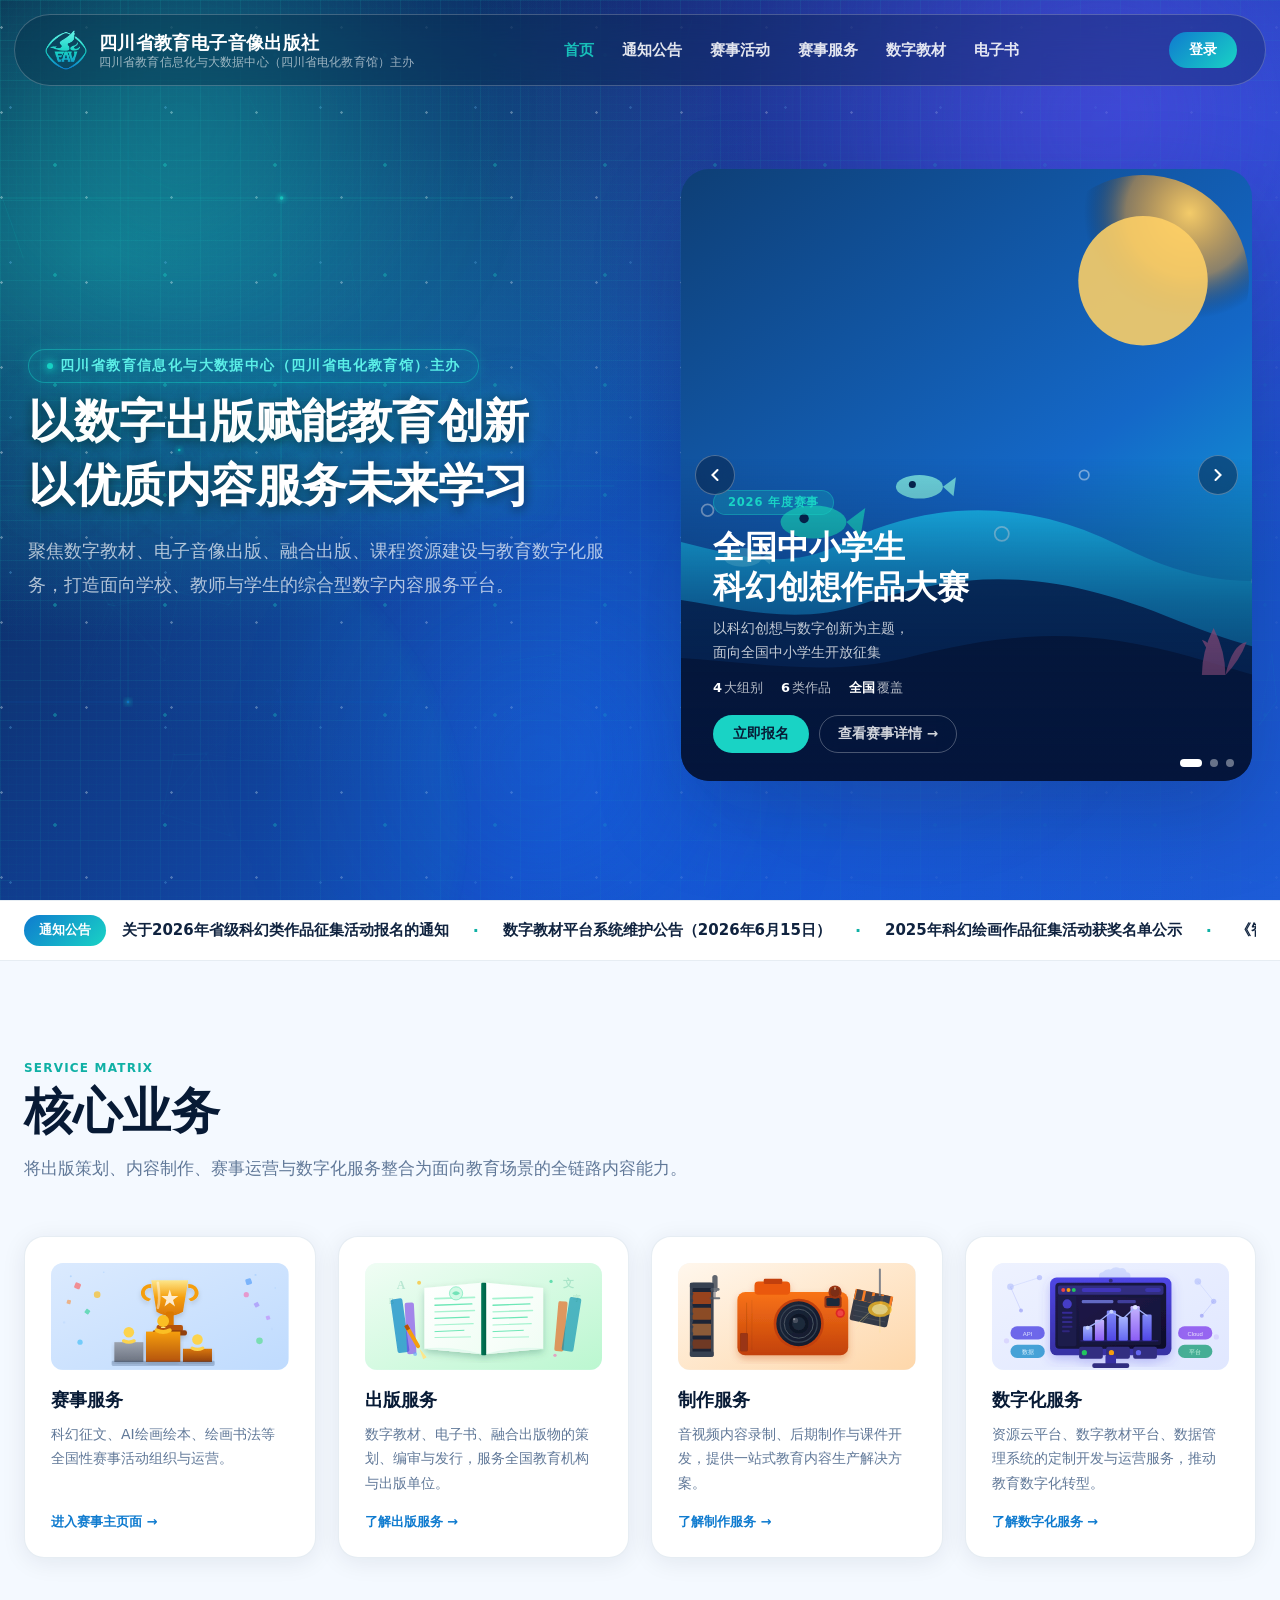
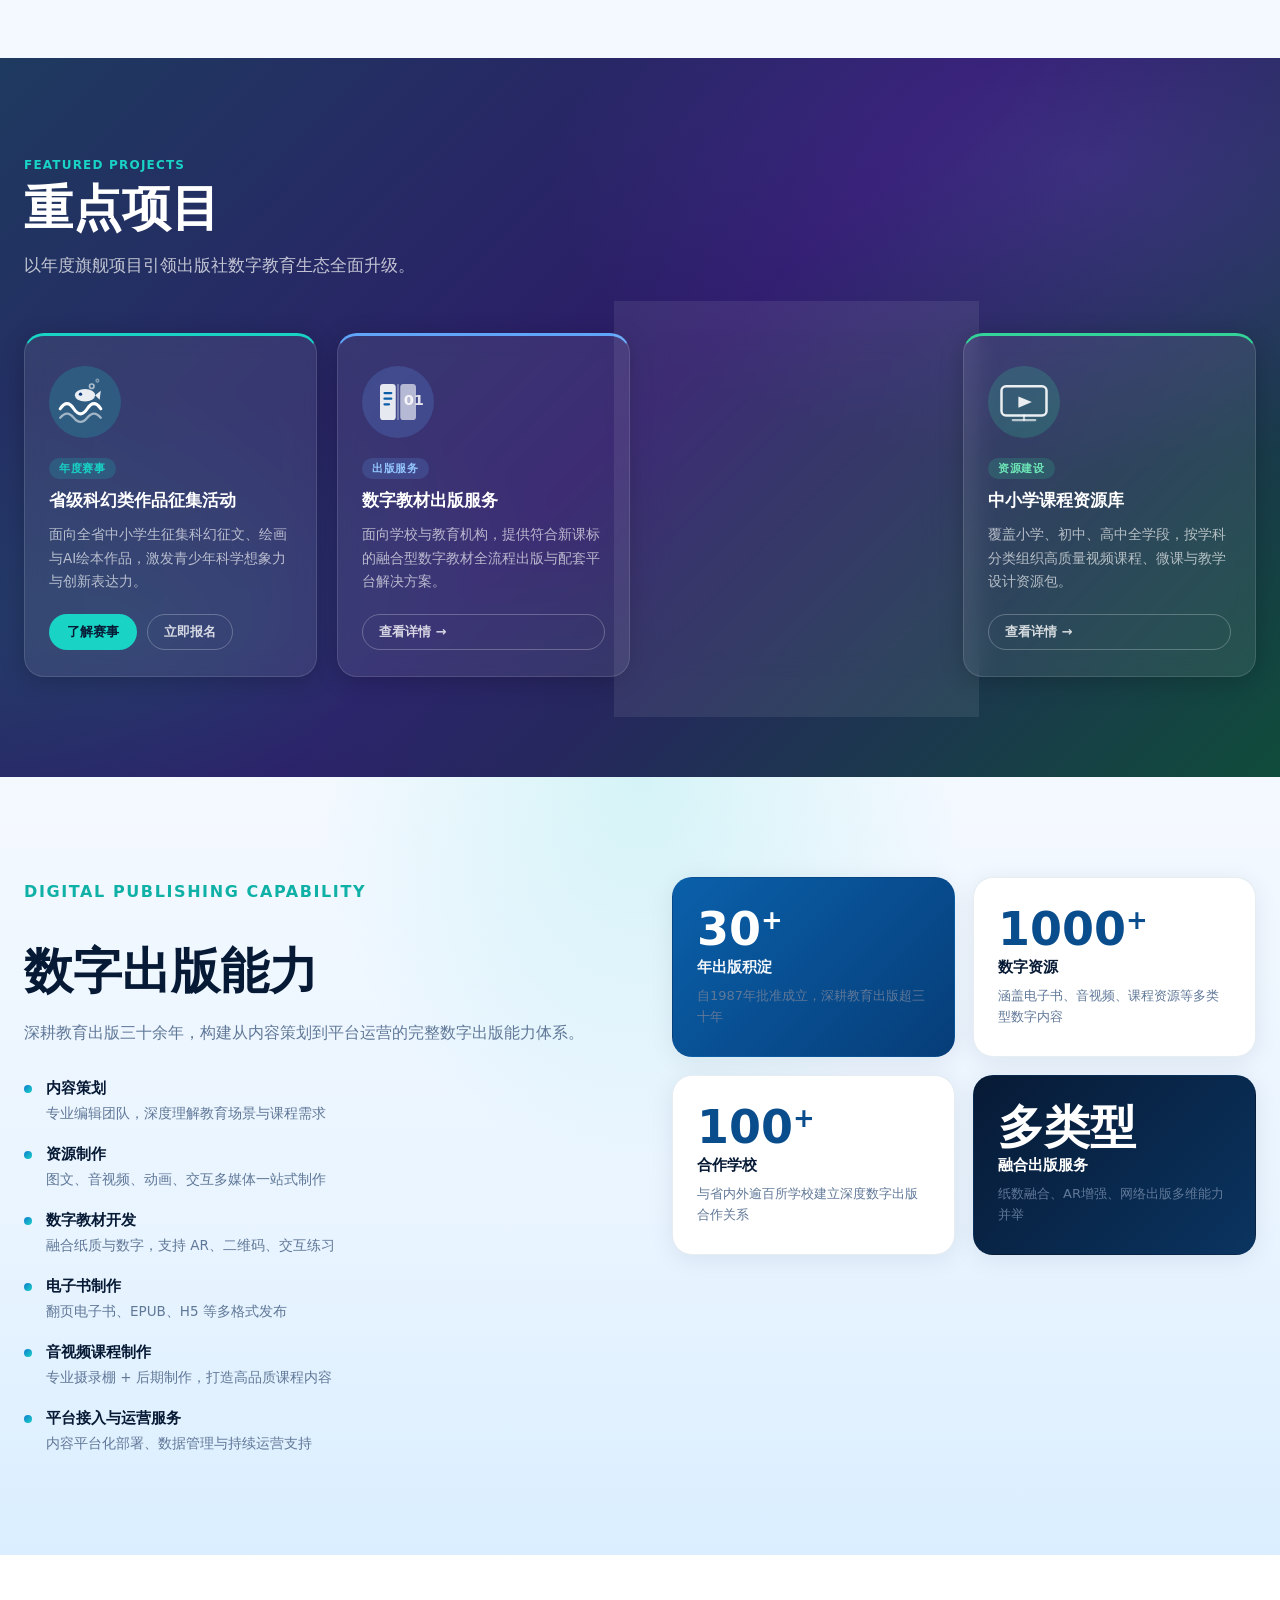
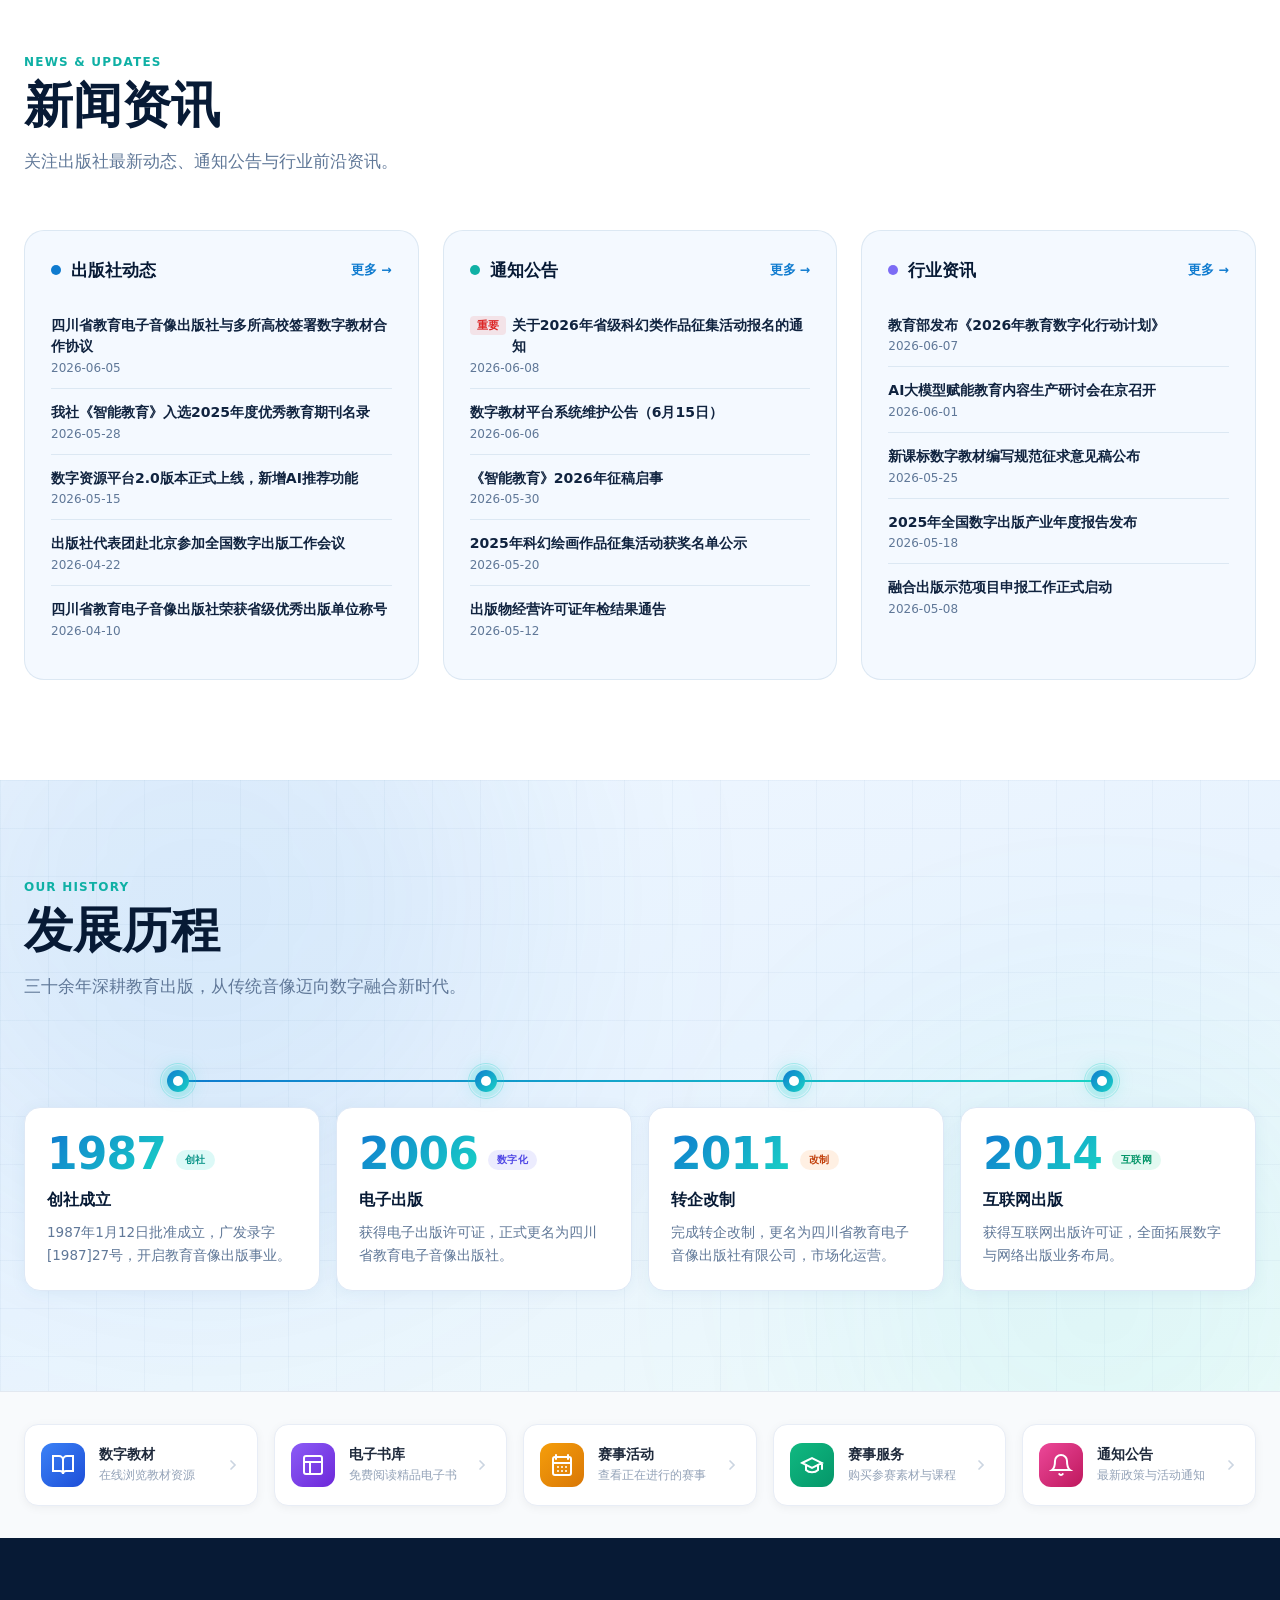
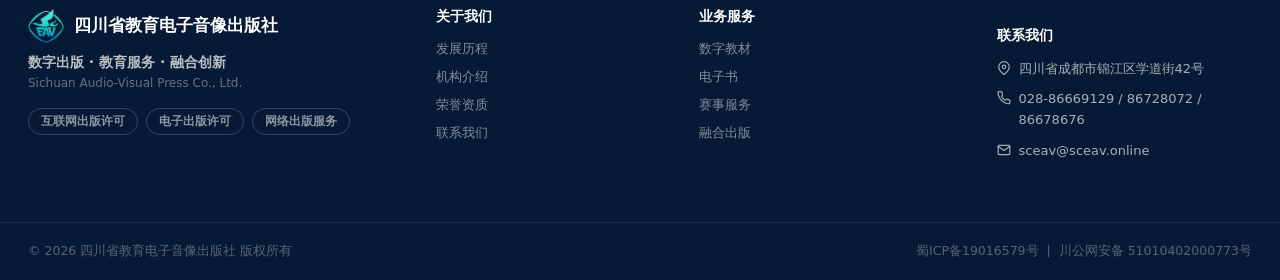
==== index.html @ 1f08b80b "init: 四川省教育电子音像出版社静态网站" ====
<!doctype html>
<html lang="zh-CN">
  <head>
    <meta charset="UTF-8" />
    <meta name="viewport" content="width=device-width, initial-scale=1.0" />
    <title>四川省教育电子音像出版社 | 数字出版 · 教育创新 · 融合发展</title>
    <meta name="description" content="四川省教育电子音像出版社官方网站，聚焦数字教材、电子音像出版、融合出版、课程资源建设与教育数字化服务。" />
    <link rel="stylesheet" href="styles.css" />
  </head>
  <body>

    <!-- ═══════════════════════════════════════
         HEADER（悬浮胶囊）
    ═══════════════════════════════════════ -->
    <header class="site-header" data-header>
      <a class="brand" href="#top" aria-label="四川省教育电子音像出版社首页">
        <span class="brand-mark"><img src="assets/press-logo-eav.png?v=2" class="brand-logo-img" alt="四川省教育电子音像出版社标志" /></span>
        <div class="brand-name">
          <span class="brand-text">四川省教育电子音像出版社</span>
          <span class="brand-en">四川省教育信息化与大数据中心（四川省电化教育馆）主办</span>
        </div>
      </a>

      <nav class="nav-links" aria-label="主导航">
        <a href="#top" class="nav-active">首页</a>
        <a href="announcements.html">通知公告</a>
        <a href="events.html">赛事活动</a>
        <a href="courses.html">赛事服务</a>
        <a href="textbooks.html">数字教材</a>
        <a href="ebooks.html">电子书</a>
      </nav>

      <div class="header-actions">
        <button class="btn-login" type="button" data-login-open id="login-btn">登录</button>
        <div class="user-menu" id="user-menu" hidden>
          <button class="user-avatar-btn" type="button" data-user-toggle>
            <span class="user-avatar" id="user-avatar">李</span>
            <span class="user-name" id="user-name">李老师</span>
            <svg width="12" height="12" viewBox="0 0 24 24" fill="none" stroke="currentColor" stroke-width="2.5"><polyline points="6 9 12 15 18 9"/></svg>
          </button>
          <div class="user-dropdown" id="user-dropdown" hidden>
            <a href="#profile">
              <svg width="14" height="14" viewBox="0 0 24 24" fill="none" stroke="currentColor" stroke-width="2"><path d="M20 21v-2a4 4 0 0 0-4-4H8a4 4 0 0 0-4 4v2"/><circle cx="12" cy="7" r="4"/></svg>
              个人中心
            </a>
            <a href="#favorites">
              <svg width="14" height="14" viewBox="0 0 24 24" fill="none" stroke="currentColor" stroke-width="2"><path d="M20.84 4.61a5.5 5.5 0 0 0-7.78 0L12 5.67l-1.06-1.06a5.5 5.5 0 0 0-7.78 7.78l1.06 1.06L12 21.23l7.78-7.78 1.06-1.06a5.5 5.5 0 0 0 0-7.78z"/></svg>
              我的收藏
            </a>
            <a href="#orders">
              <svg width="14" height="14" viewBox="0 0 24 24" fill="none" stroke="currentColor" stroke-width="2"><path d="M6 2L3 6v14a2 2 0 0 0 2 2h14a2 2 0 0 0 2-2V6l-3-4z"/><line x1="3" y1="6" x2="21" y2="6"/><path d="M16 10a4 4 0 0 1-8 0"/></svg>
              我的订单
            </a>
            <hr />
            <button type="button" data-logout>
              <svg width="14" height="14" viewBox="0 0 24 24" fill="none" stroke="currentColor" stroke-width="2"><path d="M9 21H5a2 2 0 0 1-2-2V5a2 2 0 0 1 2-2h4"/><polyline points="16 17 21 12 16 7"/><line x1="21" y1="12" x2="9" y2="12"/></svg>
              退出登录
            </button>
          </div>
        </div>
        <button class="nav-mobile-toggle" type="button" data-menu-toggle aria-label="展开菜单">
          <span></span><span></span><span></span>
        </button>
      </div>
    </header>

    <!-- Mobile Menu -->
    <div class="mobile-menu" data-mobile-menu hidden>
      <nav>
        <a href="#top" data-menu-close>首页</a>
        <a href="announcements.html" data-menu-close>通知公告</a>
        <a href="events.html" data-menu-close>赛事活动</a>
        <a href="courses.html" data-menu-close>赛事服务</a>
        <a href="textbooks.html" data-menu-close>数字教材</a>
        <a href="ebooks.html" data-menu-close>电子书</a>
      </nav>
      <div class="mobile-menu-footer">
        <button class="btn-login-mobile" type="button" data-login-open>登录 / 注册</button>
      </div>
    </div>

    <!-- Login Modal -->
    <div class="login-modal" id="login-modal" hidden>
      <div class="login-card">
        <button class="login-close" type="button" data-login-close aria-label="关闭">
          <svg width="18" height="18" viewBox="0 0 24 24" fill="none" stroke="currentColor" stroke-width="2.5"><line x1="18" y1="6" x2="6" y2="18"/><line x1="6" y1="6" x2="18" y2="18"/></svg>
        </button>
        <div class="login-logo">
          
          <span>四川省教育电子音像出版社</span>
        </div>
        <h2>欢迎登录</h2>
        <p class="login-sub">数字教育资源平台</p>
        <div class="login-tabs">
          <button class="login-tab active" data-tab="phone">手机号登录</button>
          <button class="login-tab" data-tab="account">账号登录</button>
        </div>
        <!-- 手机号登录 -->
        <div class="login-pane" id="pane-phone">
          <div class="input-group">
            <label>手机号</label>
            <input type="tel" id="input-phone" placeholder="请输入手机号" maxlength="11" />
          </div>
          <div class="input-group">
            <label>验证码</label>
            <div class="code-row">
              <input type="text" id="input-code" placeholder="请输入验证码" maxlength="6" />
              <button class="btn-send-code" type="button" id="send-code-btn">获取验证码</button>
            </div>
          </div>
        </div>
        <!-- 账号登录 -->
        <div class="login-pane" id="pane-account" hidden>
          <div class="input-group">
            <label>账号</label>
            <input type="text" id="input-account" placeholder="手机号 / 用户名" />
          </div>
          <div class="input-group">
            <label>密码</label>
            <input type="password" id="input-password" placeholder="请输入密码" />
          </div>
        </div>
        <button class="btn-login-submit" type="button" id="login-submit">登 录</button>
        <p class="login-agree">登录即代表同意 <a href="#">用户协议</a> 与 <a href="#">隐私政策</a></p>
      </div>
    </div>

    <main id="top">

      <!-- ═══════════════════════════════════════
           HERO
      ═══════════════════════════════════════ -->
      <section class="hero">
        <div class="hero-bg" aria-hidden="true"></div>
        <div class="hero-particles" aria-hidden="true"></div>
        <div class="hero-scanline" aria-hidden="true"></div>
        <!-- 极光浮动色块 -->
        <div class="hero-aurora" aria-hidden="true">
          <div class="aurora-blob aurora-blob--1"></div>
          <div class="aurora-blob aurora-blob--2"></div>
          <div class="aurora-blob aurora-blob--3"></div>
          <div class="aurora-blob aurora-blob--4"></div>
        </div>
        <!-- 粒子网络 canvas -->
        <canvas class="hero-canvas" id="heroCanvas" aria-hidden="true"></canvas>
        <div class="hero-circuit" aria-hidden="true">
          <svg width="100%" height="100%" xmlns="http://www.w3.org/2000/svg" preserveAspectRatio="xMidYMid slice">
            <defs>
              <radialGradient id="ng" cx="50%" cy="50%" r="50%">
                <stop offset="0%" stop-color="#19d3c5" stop-opacity="0.9"/>
                <stop offset="100%" stop-color="#19d3c5" stop-opacity="0"/>
              </radialGradient>
              <filter id="b2"><feGaussianBlur stdDeviation="2.5"/></filter>
              <filter id="b7"><feGaussianBlur stdDeviation="7"/></filter>
            </defs>
            <line x1="0" y1="22%" x2="40%" y2="22%" stroke="rgba(25,211,197,0.22)" stroke-width="1"/>
            <line x1="0" y1="22%" x2="40%" y2="22%" stroke="rgba(25,211,197,0.5)" stroke-width="0.6" filter="url(#b2)"/>
            <line x1="0" y1="54%" x2="48%" y2="54%" stroke="rgba(25,211,197,0.15)" stroke-width="1"/>
            <line x1="0" y1="78%" x2="32%" y2="78%" stroke="rgba(15,123,207,0.18)" stroke-width="1"/>
            <line x1="22%" y1="22%" x2="22%" y2="54%" stroke="rgba(25,211,197,0.14)" stroke-width="1"/>
            <line x1="10%" y1="0%" x2="10%" y2="78%" stroke="rgba(25,211,197,0.09)" stroke-width="1"/>
            <polyline points="0,37% 14%,37% 14%,50% 30%,50%" fill="none" stroke="rgba(25,211,197,0.12)" stroke-width="1"/>
            <polyline points="5%,65% 20%,65% 20%,74% 36%,74%" fill="none" stroke="rgba(15,123,207,0.12)" stroke-width="1"/>
            <circle cx="22%" cy="22%" r="5" fill="url(#ng)" filter="url(#b2)"/>
            <circle cx="22%" cy="22%" r="1.8" fill="#19d3c5"/>
            <circle cx="22%" cy="54%" r="5" fill="url(#ng)" filter="url(#b2)"/>
            <circle cx="22%" cy="54%" r="1.8" fill="#19d3c5"/>
            <circle cx="10%" cy="78%" r="4" fill="url(#ng)" filter="url(#b2)"/>
            <circle cx="10%" cy="78%" r="1.3" fill="#0f7bcf"/>
            <circle cx="14%" cy="50%" r="4" fill="url(#ng)" filter="url(#b2)"/>
            <circle cx="14%" cy="50%" r="1.3" fill="#19d3c5"/>
            <ellipse cx="6%" cy="92%" rx="30%" ry="38%" fill="rgba(25,211,197,0.055)" filter="url(#b7)"/>
          </svg>
        </div>

        <div class="hero-content reveal">
          <p class="eyebrow">四川省教育信息化与大数据中心（四川省电化教育馆）主办</p>
          <div class="hero-taglines">
            <p>以数字出版赋能教育创新</p>
            <p>以优质内容服务未来学习</p>
          </div>
          <p class="hero-copy">聚焦数字教材、电子音像出版、融合出版、课程资源建设与教育数字化服务，打造面向学校、教师与学生的综合型数字内容服务平台。</p>
        </div>

        <!-- ══ 赛事 Banner 轮播 ══ -->
        <div class="hero-carousel reveal" id="hero-carousel">

          <!-- 轮播轨道 -->
          <div class="carousel-track" id="carousel-track">

            <!-- Slide 1：科幻类作品征集 -->
            <div class="carousel-slide slide--ocean">
              <div class="slide-bg" aria-hidden="true">
                <svg viewBox="0 0 700 520" xmlns="http://www.w3.org/2000/svg" preserveAspectRatio="xMidYMid slice">
                  <!-- 深海渐变背景 -->
                  <defs>
                    <linearGradient id="bg1" x1="0" y1="0" x2="1" y2="1">
                      <stop offset="0%" stop-color="#0d3868"/>
                      <stop offset="55%" stop-color="#1468c8"/>
                      <stop offset="100%" stop-color="#0fd4e8"/>
                    </linearGradient>
                    <linearGradient id="wave1" x1="0" y1="0" x2="0" y2="1">
                      <stop offset="0%" stop-color="#1bd7ff" stop-opacity=".9"/>
                      <stop offset="100%" stop-color="#0550aa" stop-opacity=".95"/>
                    </linearGradient>
                    <radialGradient id="sun1" cx="72%" cy="18%">
                      <stop offset="0%" stop-color="#ffd166" stop-opacity=".95"/>
                      <stop offset="60%" stop-color="#ff9f1c" stop-opacity=".5"/>
                      <stop offset="100%" stop-color="transparent"/>
                    </radialGradient>
                  </defs>
                  <rect width="700" height="520" fill="url(#bg1)"/>
                  <!-- 太阳光晕 -->
                  <circle cx="500" cy="95" r="90" fill="url(#sun1)"/>
                  <circle cx="500" cy="95" r="55" fill="#ffd166" opacity=".88"/>
                  <!-- 波浪层 -->
                  <path d="M0 320 C80 280 160 360 240 320 S400 280 480 320 S620 360 700 320 L700 520 L0 520Z" fill="url(#wave1)" opacity=".82"/>
                  <path d="M0 370 C90 340 170 400 260 370 S420 340 520 380 S640 420 700 380 L700 520 L0 520Z" fill="#062d5f" opacity=".92"/>
                  <path d="M0 420 C110 400 200 440 300 415 S460 390 560 420 S660 445 700 420 L700 520 L0 520Z" fill="#041b3a" opacity=".96"/>
                  <!-- 鱼群 -->
                  <g opacity=".85">
                    <ellipse cx="220" cy="300" rx="28" ry="14" fill="#19d3c5"/>
                    <path d="M248 300l16-12-4 24z" fill="#19d3c5"/>
                    <circle cx="212" cy="297" r="4" fill="#041b3a"/>
                    <ellipse cx="310" cy="270" rx="20" ry="10" fill="#7ee8e2"/>
                    <path d="M330 270l11-8-2 16z" fill="#7ee8e2"/>
                    <circle cx="304" cy="268" r="3" fill="#041b3a"/>
                    <ellipse cx="160" cy="330" rx="16" ry="8" fill="#5ad4f7" opacity=".7"/>
                    <path d="M176 330l9-6-2 12z" fill="#5ad4f7" opacity=".7"/>
                  </g>
                  <!-- 水下气泡 -->
                  <g fill="none" stroke="rgba(255,255,255,.45)" stroke-width="1.5">
                    <circle cx="80" cy="340" r="8"/>
                    <circle cx="130" cy="290" r="5"/>
                    <circle cx="380" cy="310" r="6"/>
                    <circle cx="450" cy="260" r="4"/>
                    <circle cx="600" cy="350" r="7"/>
                  </g>
                  <!-- 珊瑚 -->
                  <g transform="translate(560 390)" fill="#ff7eb3" opacity=".75">
                    <path d="M10 40 Q10 20 0 0 Q-10 20-10 40Z"/>
                    <path d="M10 40 Q22 28 28 12 Q16 14 10 40Z"/>
                    <path d="M10 40 Q-2 26-10 10 Q2 14 10 40Z"/>
                  </g>
                  <g transform="translate(620 400)" fill="#f7931a" opacity=".6">
                    <path d="M6 32 Q6 16 0 0 Q-6 16-6 32Z"/>
                    <path d="M6 32 Q16 22 18 8 Q10 12 6 32Z"/>
                  </g>
                  <!-- 锚 -->
                  <g transform="translate(80 200)" fill="none" stroke="rgba(255,255,255,.32)" stroke-width="2.5" stroke-linecap="round">
                    <circle cx="12" cy="8" r="7"/>
                    <line x1="12" y1="15" x2="12" y2="42"/>
                    <path d="M2 42 Q12 36 22 42"/>
                    <line x1="5" y1="26" x2="19" y2="26"/>
                  </g>
                </svg>
              </div>
              <div class="slide-content">
                <span class="slide-badge slide-badge--cyan">2026 年度赛事</span>
                <h2>全国中小学生<br/>科幻创想作品大赛</h2>
                <p>以科幻创想与数字创新为主题，<br/>面向全国中小学生开放征集</p>
                <div class="slide-stats">
                  <span><b>4</b>大组别</span>
                  <span><b>6</b>类作品</span>
                  <span><b>全国</b>覆盖</span>
                </div>
                <div class="slide-btns">
                  <a class="slide-btn-main" href="events.html">立即报名</a>
                  <a class="slide-btn-ghost" href="events.html">查看赛事详情 →</a>
                </div>
              </div>
            </div>

            <!-- Slide 2：全国中小学生绘画书法作品比赛 -->
            <div class="carousel-slide slide--art">
              <div class="slide-bg" aria-hidden="true">
                <svg viewBox="0 0 700 520" xmlns="http://www.w3.org/2000/svg" preserveAspectRatio="xMidYMid slice">
                  <defs>
                    <linearGradient id="bg2" x1="0" y1="0" x2="1" y2="1">
                      <stop offset="0%" stop-color="#2e0b55"/>
                      <stop offset="50%" stop-color="#7530b8"/>
                      <stop offset="100%" stop-color="#d44030"/>
                    </linearGradient>
                    <radialGradient id="glow2" cx="50%" cy="50%">
                      <stop offset="0%" stop-color="#f7d794" stop-opacity=".7"/>
                      <stop offset="100%" stop-color="transparent"/>
                    </radialGradient>
                  </defs>
                  <rect width="700" height="520" fill="url(#bg2)"/>
                  <!-- 光晕中心 -->
                  <circle cx="350" cy="200" r="160" fill="url(#glow2)"/>
                  <!-- 宣纸纹理感矩形 -->
                  <rect x="100" y="60" width="500" height="340" rx="18" fill="rgba(255,255,240,.08)" stroke="rgba(255,255,200,.18)" stroke-width="1.5"/>
                  <!-- 毛笔笔划装饰 -->
                  <path d="M140 380 Q180 280 220 240 Q260 200 240 160" fill="none" stroke="rgba(255,255,255,.2)" stroke-width="18" stroke-linecap="round"/>
                  <path d="M140 380 Q180 280 220 240 Q260 200 240 160" fill="none" stroke="rgba(0,0,0,.3)" stroke-width="22" stroke-linecap="round"/>
                  <!-- 印章 -->
                  <rect x="480" y="300" width="72" height="72" rx="6" fill="rgba(200,30,30,.85)"/>
                  <text x="516" y="325" text-anchor="middle" font-size="13" fill="white" font-weight="bold">全国</text>
                  <text x="516" y="344" text-anchor="middle" font-size="13" fill="white" font-weight="bold">中小学</text>
                  <text x="516" y="363" text-anchor="middle" font-size="13" fill="white" font-weight="bold">书画赛</text>
                  <!-- 毛笔 -->
                  <g transform="translate(420 80) rotate(35)">
                    <rect x="-5" y="0" width="10" height="90" rx="3" fill="#c8a96e"/>
                    <path d="M-5 90 Q0 140 5 90Z" fill="#2c2c2c"/>
                    <path d="M-3 90 Q0 130 3 90Z" fill="#5c5c5c"/>
                  </g>
                  <!-- 书法"美"字轮廓 -->
                  <text x="185" y="340" font-size="160" fill="rgba(255,255,255,.06)" font-weight="900" font-family="serif">美</text>
                  <!-- 金边装饰线 -->
                  <line x1="100" y1="410" x2="600" y2="410" stroke="rgba(247,215,148,.35)" stroke-width="1"/>
                  <line x1="100" y1="416" x2="600" y2="416" stroke="rgba(247,215,148,.18)" stroke-width="0.5"/>
                  <!-- 散落纸张 -->
                  <rect x="50" y="150" width="48" height="62" rx="3" fill="rgba(255,255,240,.12)" stroke="rgba(255,255,200,.22)" stroke-width="1" transform="rotate(-12,74,181)"/>
                  <rect x="590" y="200" width="42" height="54" rx="3" fill="rgba(255,255,240,.1)" stroke="rgba(255,255,200,.2)" stroke-width="1" transform="rotate(8,611,227)"/>
                </svg>
              </div>
              <div class="slide-content">
                <span class="slide-badge slide-badge--gold">2026 年度赛事</span>
                <h2>全国中小学生<br/>绘画书法作品比赛</h2>
                <p>传承中华艺术经典，以笔墨丹青展示<br/>中小学生的艺术才华与人文素养</p>
                <div class="slide-stats">
                  <span><b>绘画</b>组</span>
                  <span><b>书法</b>组</span>
                  <span><b>综合</b>创作组</span>
                </div>
                <div class="slide-btns">
                  <a class="slide-btn-main slide-btn-main--gold" href="events.html">立即报名</a>
                  <a class="slide-btn-ghost" href="events.html">查看赛事详情 →</a>
                </div>
              </div>
            </div>

            <!-- Slide 3：科幻作品征集（预留/可替换） -->
            <div class="carousel-slide slide--sci">
              <div class="slide-bg" aria-hidden="true">
                <svg viewBox="0 0 700 520" xmlns="http://www.w3.org/2000/svg" preserveAspectRatio="xMidYMid slice">
                  <defs>
                    <linearGradient id="bg3" x1="0" y1="0" x2="1" y2="1">
                      <stop offset="0%" stop-color="#0a1d50"/>
                      <stop offset="50%" stop-color="#1545a0"/>
                      <stop offset="100%" stop-color="#2060c8"/>
                    </linearGradient>
                    <radialGradient id="planet3" cx="65%" cy="38%">
                      <stop offset="0%" stop-color="#5b9bd5"/>
                      <stop offset="60%" stop-color="#1a4a8a"/>
                      <stop offset="100%" stop-color="#0a1f3d"/>
                    </radialGradient>
                  </defs>
                  <rect width="700" height="520" fill="url(#bg3)"/>
                  <!-- 星空 -->
                  <g fill="white">
                    <circle cx="60"  cy="50"  r="1.5" opacity=".9"/>
                    <circle cx="200" cy="30"  r="1"   opacity=".7"/>
                    <circle cx="350" cy="80"  r="2"   opacity=".85"/>
                    <circle cx="500" cy="40"  r="1.2" opacity=".75"/>
                    <circle cx="630" cy="70"  r="1.8" opacity=".9"/>
                    <circle cx="100" cy="120" r="1"   opacity=".6"/>
                    <circle cx="280" cy="140" r="1.5" opacity=".8"/>
                    <circle cx="580" cy="110" r="1"   opacity=".65"/>
                    <circle cx="660" cy="160" r="2.2" opacity=".9"/>
                    <circle cx="40"  cy="200" r="1.5" opacity=".7"/>
                    <circle cx="420" cy="180" r="1"   opacity=".55"/>
                  </g>
                  <!-- 行星 -->
                  <circle cx="455" cy="198" r="100" fill="url(#planet3)"/>
                  <ellipse cx="455" cy="198" rx="148" ry="22" fill="none" stroke="rgba(130,190,255,.45)" stroke-width="7"/>
                  <!-- 宇宙飞船 -->
                  <g transform="translate(140 200)">
                    <ellipse cx="0" cy="0" rx="55" ry="22" fill="#c9d4e8"/>
                    <ellipse cx="0" cy="0" rx="28" ry="14" fill="#e8ecf4"/>
                    <ellipse cx="0" cy="0" rx="14" ry="8" fill="#b0bece"/>
                    <ellipse cx="0" cy="-18" rx="10" ry="6" fill="rgba(27,215,255,.85)"/>
                    <line x1="-55" y1="0" x2="-70" y2="0" stroke="#a0aec0" stroke-width="3"/>
                    <circle cx="-72" cy="0" r="6" fill="#19d3c5" opacity=".8"/>
                    <line x1="55" y1="0" x2="70" y2="0" stroke="#a0aec0" stroke-width="3"/>
                    <circle cx="72" cy="0" r="6" fill="#19d3c5" opacity=".8"/>
                    <!-- 喷射 -->
                    <path d="M-55 -6 Q-80 0 -55 6" fill="none" stroke="rgba(255,150,50,.7)" stroke-width="3" stroke-linecap="round"/>
                    <path d="M-55 -3 Q-95 0 -55 3" fill="none" stroke="rgba(255,200,80,.5)" stroke-width="2" stroke-linecap="round"/>
                  </g>
                  <!-- 地球轮廓 -->
                  <circle cx="100" cy="430" r="120" fill="#0a3060" opacity=".6"/>
                  <path d="M0 380 Q50 350 100 380 Q150 410 200 380" fill="none" stroke="#19d3c5" stroke-width="1.5" opacity=".5"/>
                </svg>
              </div>
              <div class="slide-content">
                <span class="slide-badge slide-badge--purple">2026 年度赛事</span>
                <h2>全国中小学生<br/>科幻作品征集活动</h2>
                <p>以科学幻想与未来探索为主题，<br/>征集科幻绘画、科幻征文与AI绘本创作</p>
                <div class="slide-stats">
                  <span><b>科幻</b>绘画</span>
                  <span><b>科幻</b>征文</span>
                  <span><b>AI</b>绘本</span>
                </div>
                <div class="slide-btns">
                  <a class="slide-btn-main slide-btn-main--purple" href="events.html">立即报名</a>
                  <a class="slide-btn-ghost" href="events.html">查看赛事详情 →</a>
                </div>
              </div>
            </div>

          </div><!-- /track -->

          <!-- 箭头 -->
          <button class="carousel-arrow carousel-arrow--prev" id="carousel-prev" aria-label="上一张">
            <svg width="20" height="20" viewBox="0 0 24 24" fill="none" stroke="currentColor" stroke-width="2.5" stroke-linecap="round"><polyline points="15 18 9 12 15 6"/></svg>
          </button>
          <button class="carousel-arrow carousel-arrow--next" id="carousel-next" aria-label="下一张">
            <svg width="20" height="20" viewBox="0 0 24 24" fill="none" stroke="currentColor" stroke-width="2.5" stroke-linecap="round"><polyline points="9 18 15 12 9 6"/></svg>
          </button>

          <!-- 圆点指示器 -->
          <div class="carousel-dots" id="carousel-dots">
            <button class="carousel-dot active" data-slide="0" aria-label="第1张"></button>
            <button class="carousel-dot" data-slide="1" aria-label="第2张"></button>
            <button class="carousel-dot" data-slide="2" aria-label="第3张"></button>
          </div>

        </div><!-- /carousel -->
      </section>

      <!-- ═══════════════════════════════════════
           TICKER
      ═══════════════════════════════════════ -->
      <div class="ticker" id="announcements">
        <a class="ticker-label" href="announcements.html">通知公告</a>
        <div class="ticker-track" aria-label="滚动通知公告">
          <div class="ticker-line">
            <a href="#news">关于2026年省级科幻类作品征集活动报名的通知</a>
            <span aria-hidden="true">·</span>
            <a href="#news">数字教材平台系统维护公告（2026年6月15日）</a>
            <span aria-hidden="true">·</span>
            <a href="#news">2025年科幻绘画作品征集活动获奖名单公示</a>
            <span aria-hidden="true">·</span>
            <a href="#news">《智能教育》2026年征稿启事</a>
            <span aria-hidden="true">·</span>
            <a href="#news">出版物经营许可证年检结果通告</a>
            <span aria-hidden="true">·</span>
            <a href="#news">2026年省级科幻类作品征集活动报名通道正式开启</a>
            <span aria-hidden="true">·</span>
            <!-- duplicate for seamless loop -->
            <a href="#news">关于2026年省级科幻类作品征集活动报名的通知</a>
            <span aria-hidden="true">·</span>
            <a href="#news">数字教材平台系统维护公告（2026年6月15日）</a>
          </div>
        </div>
      </div>

      <!-- ═══════════════════════════════════════
           核心业务
      ═══════════════════════════════════════ -->
      <section class="section-light business" id="business">
        <div class="section-heading reveal">
          <p class="eyebrow">Service Matrix</p>
          <h2>核心业务</h2>
          <p>将出版策划、内容制作、赛事运营与数字化服务整合为面向教育场景的全链路内容能力。</p>
        </div>
        <div class="biz-grid">

          <!-- ══ 赛事服务 ══ -->
          <a class="biz-card reveal" href="events.html" style="text-decoration:none;">
            <div class="biz-img biz-img--illustration">
              <svg viewBox="0 0 360 162" xmlns="http://www.w3.org/2000/svg" preserveAspectRatio="xMidYMid meet">
                <defs>
                  <linearGradient id="bs1bg" x1="0" y1="0" x2="1" y2="1">
                    <stop offset="0%" stop-color="#dbeafe"/>
                    <stop offset="100%" stop-color="#bfdbfe"/>
                  </linearGradient>
                  <linearGradient id="bs1trophy" x1="0" y1="0" x2="0" y2="1">
                    <stop offset="0%" stop-color="#fde68a"/>
                    <stop offset="50%" stop-color="#f59e0b"/>
                    <stop offset="100%" stop-color="#d97706"/>
                  </linearGradient>
                  <linearGradient id="bs1pod1" x1="0" y1="0" x2="0" y2="1">
                    <stop offset="0%" stop-color="#f59e0b"/>
                    <stop offset="100%" stop-color="#b45309"/>
                  </linearGradient>
                  <linearGradient id="bs1pod2" x1="0" y1="0" x2="0" y2="1">
                    <stop offset="0%" stop-color="#9ca3af"/>
                    <stop offset="100%" stop-color="#6b7280"/>
                  </linearGradient>
                  <linearGradient id="bs1pod3" x1="0" y1="0" x2="0" y2="1">
                    <stop offset="0%" stop-color="#d97706"/>
                    <stop offset="100%" stop-color="#92400e"/>
                  </linearGradient>
                  <filter id="bs1shadow">
                    <feDropShadow dx="0" dy="4" stdDeviation="4" flood-color="rgba(0,0,0,0.15)"/>
                  </filter>
                </defs>

                <!-- Sky background -->
                <rect width="360" height="162" fill="url(#bs1bg)"/>
                <!-- Subtle grid dots -->
                <circle cx="30"  cy="20"  r="1.5" fill="#93c5fd" opacity=".5"/>
                <circle cx="80"  cy="14"  r="1.2" fill="#93c5fd" opacity=".4"/>
                <circle cx="310" cy="18"  r="1.5" fill="#93c5fd" opacity=".5"/>
                <circle cx="340" cy="38"  r="1.2" fill="#93c5fd" opacity=".4"/>
                <circle cx="20"  cy="90"  r="1.8" fill="#bfdbfe" opacity=".6"/>
                <circle cx="335" cy="100" r="1.8" fill="#bfdbfe" opacity=".6"/>

                <!-- Confetti -->
                <rect x="36"  y="30" width="9" height="9" rx="2" fill="#f87171" transform="rotate(22,40,34)"  opacity=".75"/>
                <rect x="295" y="24" width="9" height="9" rx="2" fill="#60a5fa" transform="rotate(-18,299,28)" opacity=".75"/>
                <rect x="52"  y="70" width="7" height="7" rx="1" fill="#34d399" transform="rotate(35,55,73)"  opacity=".65"/>
                <rect x="308" y="60" width="7" height="7" rx="1" fill="#a78bfa" transform="rotate(-28,311,63)" opacity=".65"/>
                <circle cx="70"  cy="48"  r="5" fill="#fbbf24" opacity=".7"/>
                <circle cx="296" cy="48"  r="4" fill="#f472b6" opacity=".65"/>
                <circle cx="44"  cy="120" r="4" fill="#38bdf8" opacity=".6"/>
                <circle cx="316" cy="118" r="5" fill="#4ade80" opacity=".6"/>
                <rect x="24"  y="56" width="6" height="6" rx="1" fill="#fb923c" transform="rotate(15,27,59)"  opacity=".6"/>
                <rect x="326" y="80" width="6" height="6" rx="1" fill="#c084fc" transform="rotate(-20,329,83)" opacity=".6"/>

                <!-- Trophy body (filter shadow) -->
                <g filter="url(#bs1shadow)">
                  <!-- Cup shape -->
                  <path d="M152,26 L208,26 L200,74 Q180,86 160,74 Z" fill="url(#bs1trophy)"/>
                  <!-- Left handle -->
                  <path d="M152,32 C134,32 130,54 148,58 L152,54 C138,52 140,36 152,38 Z" fill="#f59e0b"/>
                  <!-- Right handle -->
                  <path d="M208,32 C226,32 230,54 212,58 L208,54 C222,52 220,36 208,38 Z" fill="#f59e0b"/>
                  <!-- Shine on cup -->
                  <path d="M162,30 Q166,56 162,68" stroke="rgba(255,255,255,0.45)" stroke-width="4" stroke-linecap="round" fill="none"/>
                  <!-- Star on cup -->
                  <polygon points="180,40 183,50 193,50 185,56 188,66 180,60 172,66 175,56 167,50 177,50" fill="rgba(255,255,255,0.8)"/>
                  <!-- Stem -->
                  <rect x="174" y="74" width="12" height="22" rx="3" fill="#d97706"/>
                  <!-- Base -->
                  <rect x="160" y="94" width="40" height="10" rx="3" fill="#b45309"/>
                  <rect x="154" y="102" width="52" height="8" rx="3" fill="#92400e"/>
                </g>

                <!-- Podium -->
                <!-- 2nd place -->
                <rect x="96"  y="120" width="44" height="30" rx="3 3 0 0" fill="url(#bs1pod2)" filter="url(#bs1shadow)"/>
                <text x="118" y="112" font-size="14" text-anchor="middle" fill="#f59e0b" font-family="sans-serif" font-weight="800">2</text>
                <!-- 1st place -->
                <rect x="144" y="104" width="52" height="46" rx="3 3 0 0" fill="url(#bs1pod1)" filter="url(#bs1shadow)"/>
                <text x="170" y="98"  font-size="14" text-anchor="middle" fill="#fde68a" font-family="sans-serif" font-weight="800">1</text>
                <!-- 3rd place -->
                <rect x="200" y="130" width="44" height="20" rx="3 3 0 0" fill="url(#bs1pod3)" filter="url(#bs1shadow)"/>
                <text x="222" y="122" font-size="14" text-anchor="middle" fill="#fbbf24" font-family="sans-serif" font-weight="800">3</text>
                <!-- Stage base -->
                <rect x="92"  y="148" width="156" height="8" rx="2" fill="#1e3a5f" opacity=".25"/>

                <!-- Small characters on podium -->
                <!-- #2 left character -->
                <circle cx="118" cy="105" r="8" fill="#fcd34d"/>
                <path d="M110,118 Q118,122 126,118" stroke="#fcd34d" stroke-width="5" stroke-linecap="round" fill="none"/>
                <!-- #1 center character -->
                <circle cx="170" cy="88"  r="9" fill="#fbbf24"/>
                <path d="M160,102 Q170,107 180,102" stroke="#fbbf24" stroke-width="6" stroke-linecap="round" fill="none"/>
                <!-- #3 right character -->
                <circle cx="222" cy="116" r="8" fill="#fcd34d"/>
                <path d="M214,129 Q222,133 230,129" stroke="#fcd34d" stroke-width="5" stroke-linecap="round" fill="none"/>
              </svg>
            </div>
            <h3>赛事服务</h3>
            <p>科幻征文、AI绘画绘本、绘画书法等全国性赛事活动组织与运营。</p>
            <span class="biz-more">进入赛事主页面 →</span>
          </a>

          <!-- ══ 出版服务 ══ -->
          <a class="biz-card reveal" href="#publication" style="text-decoration:none;">
            <div class="biz-img biz-img--illustration">
              <svg viewBox="0 0 360 162" xmlns="http://www.w3.org/2000/svg" preserveAspectRatio="xMidYMid meet">
                <defs>
                  <linearGradient id="bs2bg" x1="0" y1="0" x2="1" y2="1">
                    <stop offset="0%" stop-color="#f0fdf4"/>
                    <stop offset="100%" stop-color="#bbf7d0"/>
                  </linearGradient>
                  <linearGradient id="bs2page" x1="0" y1="0" x2="1" y2="1">
                    <stop offset="0%" stop-color="#ffffff"/>
                    <stop offset="100%" stop-color="#f0fdf4"/>
                  </linearGradient>
                  <linearGradient id="bs2cover" x1="0" y1="0" x2="0" y2="1">
                    <stop offset="0%" stop-color="#059669"/>
                    <stop offset="100%" stop-color="#064e3b"/>
                  </linearGradient>
                  <linearGradient id="bs2spine" x1="0" y1="0" x2="1" y2="0">
                    <stop offset="0%" stop-color="#047857"/>
                    <stop offset="100%" stop-color="#065f46"/>
                  </linearGradient>
                  <filter id="bs2shadow">
                    <feDropShadow dx="0" dy="5" stdDeviation="6" flood-color="rgba(6,78,59,0.25)"/>
                  </filter>
                </defs>

                <rect width="360" height="162" fill="url(#bs2bg)"/>

                <!-- Background stacked books -->
                <rect x="44"  y="54" width="18" height="82" rx="3" fill="#0284c7" opacity=".7" transform="rotate(-8,53,95)"/>
                <rect x="62"  y="60" width="14" height="78" rx="3" fill="#7c3aed" opacity=".6" transform="rotate(-3,69,99)"/>
                <rect x="290" y="58" width="14" height="76" rx="3" fill="#ea580c" opacity=".6" transform="rotate(5,297,96)"/>
                <rect x="304" y="52" width="18" height="82" rx="3" fill="#0891b2" opacity=".65" transform="rotate(9,313,93)"/>

                <!-- Floating letters -->
                <text x="48"  y="40" font-size="18" fill="#059669" opacity=".2" font-family="serif" font-weight="700">A</text>
                <text x="300" y="36" font-size="16" fill="#059669" opacity=".2" font-family="serif" font-weight="700">文</text>
                <text x="316" y="58" font-size="12" fill="#047857" opacity=".18" font-family="serif">字</text>
                <text x="36"  y="62" font-size="12" fill="#047857" opacity=".18" font-family="serif">B</text>

                <!-- Open book (main) -->
                <g filter="url(#bs2shadow)">
                  <!-- Book spine/binding center -->
                  <rect x="176" y="30" width="8" height="110" rx="2" fill="url(#bs2spine)"/>
                  <!-- Left page -->
                  <path d="M176,30 L90,38 L90,130 L176,138 Z" fill="url(#bs2page)"/>
                  <!-- Right page -->
                  <path d="M184,30 L270,38 L270,130 L184,138 Z" fill="url(#bs2page)"/>
                  <!-- Left page curl bottom -->
                  <path d="M90,130 Q132,126 176,138" fill="#e6f9f0" stroke="#d1fae5" stroke-width="0.5"/>
                  <!-- Right page curl bottom -->
                  <path d="M270,130 Q228,126 184,138" fill="#e6f9f0" stroke="#d1fae5" stroke-width="0.5"/>
                  <!-- Text lines left page -->
                  <line x1="106" y1="54"  x2="166" y2="52"  stroke="#a7f3d0" stroke-width="2.5" stroke-linecap="round"/>
                  <line x1="106" y1="64"  x2="162" y2="62"  stroke="#6ee7b7" stroke-width="2"   stroke-linecap="round"/>
                  <line x1="106" y1="74"  x2="166" y2="72"  stroke="#a7f3d0" stroke-width="2"   stroke-linecap="round"/>
                  <line x1="106" y1="84"  x2="158" y2="82"  stroke="#6ee7b7" stroke-width="1.8" stroke-linecap="round"/>
                  <line x1="106" y1="94"  x2="164" y2="92"  stroke="#a7f3d0" stroke-width="1.8" stroke-linecap="round"/>
                  <line x1="106" y1="104" x2="150" y2="102" stroke="#6ee7b7" stroke-width="1.5" stroke-linecap="round"/>
                  <line x1="106" y1="113" x2="160" y2="112" stroke="#a7f3d0" stroke-width="1.5" stroke-linecap="round"/>
                  <!-- Illustration on left page (small) -->
                  <circle cx="138" cy="46"  r="10" fill="#d1fae5" stroke="#6ee7b7" stroke-width="1"/>
                  <path d="M132,46 Q138,40 144,46 Q138,52 132,46" fill="#34d399" opacity=".6"/>
                  <!-- Text lines right page -->
                  <line x1="194" y1="54"  x2="254" y2="52"  stroke="#a7f3d0" stroke-width="2.5" stroke-linecap="round"/>
                  <line x1="194" y1="64"  x2="250" y2="62"  stroke="#6ee7b7" stroke-width="2"   stroke-linecap="round"/>
                  <line x1="194" y1="74"  x2="254" y2="72"  stroke="#a7f3d0" stroke-width="2"   stroke-linecap="round"/>
                  <line x1="194" y1="84"  x2="246" y2="82"  stroke="#6ee7b7" stroke-width="1.8" stroke-linecap="round"/>
                  <line x1="194" y1="94"  x2="252" y2="92"  stroke="#a7f3d0" stroke-width="1.8" stroke-linecap="round"/>
                  <line x1="194" y1="104" x2="240" y2="102" stroke="#6ee7b7" stroke-width="1.5" stroke-linecap="round"/>
                  <line x1="194" y1="113" x2="248" y2="112" stroke="#a7f3d0" stroke-width="1.5" stroke-linecap="round"/>
                </g>

                <!-- Pen / quill -->
                <g transform="rotate(-30,78,108)">
                  <rect x="68" y="88" width="6" height="40" rx="3" fill="#f59e0b"/>
                  <polygon points="71,128 74,146 68,146" fill="#fde68a"/>
                  <rect x="68" y="88" width="6" height="8" rx="1" fill="#b45309"/>
                </g>

                <!-- Sparkles -->
                <circle cx="82"  cy="30"  r="3" fill="#fbbf24" opacity=".7"/>
                <circle cx="282" cy="28"  r="2.5" fill="#34d399" opacity=".7"/>
                <circle cx="76"  cy="138" r="3" fill="#60a5fa" opacity=".6"/>
                <circle cx="288" cy="140" r="2.5" fill="#f472b6" opacity=".6"/>
              </svg>
            </div>
            <h3>出版服务</h3>
            <p>数字教材、电子书、融合出版物的策划、编审与发行，服务全国教育机构与出版单位。</p>
            <span class="biz-more">了解出版服务 →</span>
          </a>

          <!-- ══ 制作服务 ══ -->
          <a class="biz-card reveal" href="service-production.html" style="text-decoration:none;">
            <div class="biz-img biz-img--illustration">
              <svg viewBox="0 0 360 162" xmlns="http://www.w3.org/2000/svg" preserveAspectRatio="xMidYMid meet">
                <defs>
                  <linearGradient id="bs3bg" x1="0" y1="0" x2="1" y2="1">
                    <stop offset="0%" stop-color="#fff7ed"/>
                    <stop offset="100%" stop-color="#fed7aa"/>
                  </linearGradient>
                  <linearGradient id="bs3cam" x1="0" y1="0" x2="0" y2="1">
                    <stop offset="0%" stop-color="#f97316"/>
                    <stop offset="100%" stop-color="#c2410c"/>
                  </linearGradient>
                  <linearGradient id="bs3lens" x1="0" y1="0" x2="1" y2="1">
                    <stop offset="0%" stop-color="#1e293b"/>
                    <stop offset="100%" stop-color="#0f172a"/>
                  </linearGradient>
                  <filter id="bs3shadow">
                    <feDropShadow dx="0" dy="6" stdDeviation="6" flood-color="rgba(194,65,12,0.3)"/>
                  </filter>
                </defs>

                <rect width="360" height="162" fill="url(#bs3bg)"/>

                <!-- Film strip left -->
                <rect x="18" y="30" width="36" height="112" rx="3" fill="#1e293b" opacity=".85"/>
                <rect x="22" y="30" width="28" height="112" rx="1" fill="#0f172a" opacity=".7"/>
                <rect x="18" y="30" width="36" height="8"  fill="#374151" rx="2"/>
                <rect x="18" y="134" width="36" height="8" fill="#374151" rx="2"/>
                <rect x="22" y="44" width="28" height="18" rx="1" fill="#ea580c" opacity=".6"/>
                <rect x="22" y="68" width="28" height="18" rx="1" fill="#f97316" opacity=".5"/>
                <rect x="22" y="92" width="28" height="18" rx="1" fill="#fb923c" opacity=".5"/>
                <rect x="22" y="116" width="28" height="14" rx="1" fill="#ea580c" opacity=".4"/>
                <!-- Film holes -->
                <rect x="19" y="35" width="4" height="4" rx="1" fill="#374151"/>
                <rect x="19" y="45" width="4" height="4" rx="1" fill="#374151"/>
                <rect x="19" y="55" width="4" height="4" rx="1" fill="#374151"/>
                <rect x="19" y="65" width="4" height="4" rx="1" fill="#374151"/>
                <rect x="19" y="75" width="4" height="4" rx="1" fill="#374151"/>
                <rect x="19" y="85" width="4" height="4" rx="1" fill="#374151"/>
                <rect x="19" y="95" width="4" height="4" rx="1" fill="#374151"/>
                <rect x="19" y="105" width="4" height="4" rx="1" fill="#374151"/>
                <rect x="19" y="115" width="4" height="4" rx="1" fill="#374151"/>
                <rect x="19" y="125" width="4" height="4" rx="1" fill="#374151"/>

                <!-- Clapperboard (back right) -->
                <g transform="rotate(12,290,68)" opacity=".9">
                  <rect x="264" y="44" width="58" height="48" rx="4" fill="#1e293b"/>
                  <rect x="264" y="44" width="58" height="16" rx="4 4 0 0" fill="#f97316"/>
                  <!-- Clapper stripes -->
                  <clipPath id="clip1"><rect x="264" y="44" width="58" height="16" rx="4 4 0 0"/></clipPath>
                  <g clip-path="url(#clip1)">
                    <rect x="266" y="44" width="10" height="16" fill="#1e293b" opacity=".9"/>
                    <rect x="280" y="44" width="10" height="16" fill="#1e293b" opacity=".9"/>
                    <rect x="294" y="44" width="10" height="16" fill="#1e293b" opacity=".9"/>
                    <rect x="308" y="44" width="10" height="16" fill="#1e293b" opacity=".9"/>
                  </g>
                  <line x1="268" y1="68" x2="318" y2="68" stroke="#374151" stroke-width="1"/>
                  <line x1="268" y1="76" x2="318" y2="76" stroke="#374151" stroke-width="1"/>
                  <line x1="268" y1="84" x2="318" y2="84" stroke="#374151" stroke-width="1"/>
                </g>

                <!-- Main camera body -->
                <g filter="url(#bs3shadow)">
                  <!-- Body -->
                  <rect x="90" y="44" width="168" height="96" rx="12" fill="url(#bs3cam)"/>
                  <!-- Top grip -->
                  <rect x="116" y="28" width="54" height="20" rx="6" fill="#ea580c"/>
                  <!-- Hot shoe -->
                  <rect x="130" y="24" width="28" height="8" rx="2" fill="#c2410c"/>
                  <!-- Front texture lines -->
                  <line x1="104" y1="60" x2="104" y2="128" stroke="rgba(0,0,0,0.12)" stroke-width="1.5"/>
                  <line x1="112" y1="56" x2="112" y2="132" stroke="rgba(0,0,0,0.1)" stroke-width="1"/>
                  <!-- Lens mount ring -->
                  <circle cx="183" cy="92" r="38" fill="#c2410c"/>
                  <circle cx="183" cy="92" r="34" fill="url(#bs3lens)"/>
                  <!-- Lens rings -->
                  <circle cx="183" cy="92" r="28" fill="none" stroke="#374151" stroke-width="2"/>
                  <circle cx="183" cy="92" r="22" fill="none" stroke="#4b5563" stroke-width="1.5"/>
                  <circle cx="183" cy="92" r="15" fill="#111827"/>
                  <circle cx="183" cy="92" r="10" fill="#1e293b"/>
                  <!-- Lens shine -->
                  <circle cx="178" cy="87" r="4"   fill="rgba(255,255,255,0.18)"/>
                  <circle cx="176" cy="85" r="1.8" fill="rgba(255,255,255,0.35)"/>
                  <!-- Viewfinder -->
                  <rect x="222" y="50" width="26" height="18" rx="3" fill="#9a3412"/>
                  <rect x="225" y="53" width="20" height="12" rx="2" fill="#1e293b"/>
                  <!-- Mode dial -->
                  <circle cx="238" cy="44" r="10" fill="#9a3412"/>
                  <circle cx="238" cy="44" r="7"  fill="#7c2d12"/>
                  <line x1="238" y1="37" x2="238" y2="40" stroke="#fed7aa" stroke-width="1.5" stroke-linecap="round"/>
                  <!-- Record button -->
                  <circle cx="246" cy="76" r="7"  fill="#dc2626"/>
                  <circle cx="246" cy="76" r="4.5" fill="#ef4444"/>
                  <!-- Flash hotshoe connector -->
                  <rect x="94" y="106" width="12" height="28" rx="2" fill="#9a3412"/>
                </g>

                <!-- Studio light (right) -->
                <g opacity=".85">
                  <line x1="306" y1="10" x2="306" y2="50" stroke="#6b7280" stroke-width="3" stroke-linecap="round"/>
                  <rect x="292" y="50" width="28" height="20" rx="3" fill="#374151"/>
                  <ellipse cx="306" cy="70" rx="18" ry="12" fill="#fbbf24" opacity=".9"/>
                  <ellipse cx="306" cy="70" rx="12" ry="8"  fill="#fde68a"/>
                  <!-- Light rays -->
                  <line x1="290" y1="75" x2="274" y2="90"  stroke="#fde68a" stroke-width="1.5" opacity=".5" stroke-linecap="round"/>
                  <line x1="288" y1="80" x2="270" y2="100" stroke="#fde68a" stroke-width="1" opacity=".35" stroke-linecap="round"/>
                  <line x1="306" y1="82" x2="306" y2="105" stroke="#fde68a" stroke-width="1.5" opacity=".5" stroke-linecap="round"/>
                </g>

                <!-- Mic (top left) -->
                <g opacity=".8" transform="translate(52,18)">
                  <rect x="0" y="0" width="8" height="26" rx="4" fill="#374151"/>
                  <rect x="-3" y="20" width="14" height="4" rx="2" fill="#4b5563"/>
                  <line x1="4" y1="24" x2="4" y2="34" stroke="#6b7280" stroke-width="2" stroke-linecap="round"/>
                  <rect x="-4" y="34" width="16" height="3" rx="1.5" fill="#4b5563"/>
                </g>
              </svg>
            </div>
            <h3>制作服务</h3>
            <p>音视频内容录制、后期制作与课件开发，提供一站式教育内容生产解决方案。</p>
            <span class="biz-more">了解制作服务 →</span>
          </a>

          <!-- ══ 数字化服务 ══ -->
          <a class="biz-card reveal" href="service-digital.html" style="text-decoration:none;">
            <div class="biz-img biz-img--illustration">
              <svg viewBox="0 0 360 162" xmlns="http://www.w3.org/2000/svg" preserveAspectRatio="xMidYMid meet">
                <defs>
                  <linearGradient id="bs4bg" x1="0" y1="0" x2="1" y2="1">
                    <stop offset="0%" stop-color="#eef2ff"/>
                    <stop offset="100%" stop-color="#e0e7ff"/>
                  </linearGradient>
                  <linearGradient id="bs4mon" x1="0" y1="0" x2="0" y2="1">
                    <stop offset="0%" stop-color="#4f46e5"/>
                    <stop offset="100%" stop-color="#3730a3"/>
                  </linearGradient>
                  <linearGradient id="bs4screen" x1="0" y1="0" x2="1" y2="1">
                    <stop offset="0%" stop-color="#1e1b4b"/>
                    <stop offset="100%" stop-color="#0f0e2a"/>
                  </linearGradient>
                  <linearGradient id="bs4bar1" x1="0" y1="1" x2="0" y2="0">
                    <stop offset="0%" stop-color="#6366f1"/>
                    <stop offset="100%" stop-color="#a5b4fc"/>
                  </linearGradient>
                  <linearGradient id="bs4bar2" x1="0" y1="1" x2="0" y2="0">
                    <stop offset="0%" stop-color="#8b5cf6"/>
                    <stop offset="100%" stop-color="#c4b5fd"/>
                  </linearGradient>
                  <linearGradient id="bs4bar3" x1="0" y1="1" x2="0" y2="0">
                    <stop offset="0%" stop-color="#4f46e5"/>
                    <stop offset="100%" stop-color="#818cf8"/>
                  </linearGradient>
                  <filter id="bs4shadow">
                    <feDropShadow dx="0" dy="6" stdDeviation="8" flood-color="rgba(79,70,229,0.3)"/>
                  </filter>
                </defs>

                <rect width="360" height="162" fill="url(#bs4bg)"/>

                <!-- Network nodes background -->
                <circle cx="28"  cy="36"  r="5" fill="#a5b4fc" opacity=".5"/>
                <circle cx="72"  cy="22"  r="4" fill="#818cf8" opacity=".4"/>
                <circle cx="44"  cy="72"  r="3" fill="#6366f1" opacity=".4"/>
                <circle cx="312" cy="28"  r="5" fill="#a5b4fc" opacity=".5"/>
                <circle cx="336" cy="58"  r="4" fill="#818cf8" opacity=".4"/>
                <circle cx="318" cy="80"  r="3" fill="#6366f1" opacity=".4"/>
                <circle cx="22"  cy="118" r="4" fill="#c4b5fd" opacity=".4"/>
                <circle cx="340" cy="112" r="4" fill="#c4b5fd" opacity=".4"/>
                <!-- Connection lines -->
                <line x1="28"  y1="36"  x2="72"  y2="22"  stroke="#a5b4fc" stroke-width="1" opacity=".4"/>
                <line x1="28"  y1="36"  x2="44"  y2="72"  stroke="#818cf8" stroke-width="1" opacity=".35"/>
                <line x1="312" y1="28"  x2="336" y2="58"  stroke="#a5b4fc" stroke-width="1" opacity=".4"/>
                <line x1="336" y1="58"  x2="318" y2="80"  stroke="#818cf8" stroke-width="1" opacity=".35"/>
                <!-- Cloud icon top center -->
                <path d="M168,14 Q172,8 180,10 Q186,4 194,8 Q202,6 204,14 Q210,14 210,20 Q210,26 204,26 L168,26 Q162,26 162,20 Q162,14 168,14 Z" fill="#c7d2fe" opacity=".7"/>

                <!-- Floating UI chips -->
                <rect x="28"  y="96"  width="52" height="20" rx="10" fill="#4f46e5" opacity=".8"/>
                <text x="54"  y="110" font-size="9" fill="#e0e7ff" text-anchor="middle" font-family="sans-serif">API</text>
                <rect x="282" y="96"  width="52" height="20" rx="10" fill="#7c3aed" opacity=".75"/>
                <text x="308" y="110" font-size="9" fill="#ede9fe" text-anchor="middle" font-family="sans-serif">Cloud</text>
                <rect x="28"  y="124" width="52" height="20" rx="10" fill="#0284c7" opacity=".7"/>
                <text x="54"  y="138" font-size="9" fill="#e0f2fe" text-anchor="middle" font-family="sans-serif">数据</text>
                <rect x="282" y="124" width="52" height="20" rx="10" fill="#059669" opacity=".7"/>
                <text x="308" y="138" font-size="9" fill="#d1fae5" text-anchor="middle" font-family="sans-serif">平台</text>

                <!-- Monitor -->
                <g filter="url(#bs4shadow)">
                  <!-- Outer bezel -->
                  <rect x="88"  y="22" width="184" height="118" rx="10" fill="url(#bs4mon)"/>
                  <!-- Screen -->
                  <rect x="96"  y="30" width="168" height="100" rx="6" fill="url(#bs4screen)"/>
                  <!-- Notch/camera -->
                  <circle cx="180" cy="27" r="3" fill="#312e81"/>

                  <!-- Screen UI: top bar -->
                  <rect x="100" y="34" width="160" height="14" rx="3" fill="#312e81"/>
                  <circle cx="108" cy="41" r="3" fill="#ef4444"/>
                  <circle cx="116" cy="41" r="3" fill="#f59e0b"/>
                  <circle cx="124" cy="41" r="3" fill="#22c55e"/>
                  <rect x="136" y="38" width="60" height="6" rx="3" fill="#4338ca" opacity=".8"/>
                  <rect x="232" y="38" width="24" height="6" rx="3" fill="#4338ca" opacity=".6"/>

                  <!-- Sidebar -->
                  <rect x="100" y="50" width="28" height="76" rx="3" fill="#1e1b4b"/>
                  <circle cx="114" cy="62" r="7" fill="#4f46e5" opacity=".8"/>
                  <rect x="106" y="74" width="16" height="3" rx="1.5" fill="#4338ca" opacity=".6"/>
                  <rect x="106" y="81" width="16" height="3" rx="1.5" fill="#4338ca" opacity=".5"/>
                  <rect x="106" y="88" width="16" height="3" rx="1.5" fill="#4338ca" opacity=".5"/>
                  <rect x="106" y="95" width="16" height="3" rx="1.5" fill="#4338ca" opacity=".4"/>
                  <rect x="106" y="102" width="12" height="3" rx="1.5" fill="#4338ca" opacity=".4"/>

                  <!-- Chart area -->
                  <rect x="132" y="52" width="124" height="72" rx="3" fill="#1e1b4b" opacity=".5"/>
                  <!-- Chart title -->
                  <rect x="136" y="56" width="48" height="5" rx="2" fill="#818cf8" opacity=".7"/>
                  <rect x="190" y="56" width="28" height="5" rx="2" fill="#6366f1" opacity=".5"/>
                  <!-- Bar chart -->
                  <rect x="138" y="96" width="14" height="22" rx="2" fill="url(#bs4bar1)"/>
                  <rect x="156" y="86" width="14" height="32" rx="2" fill="url(#bs4bar2)"/>
                  <rect x="174" y="72" width="14" height="46" rx="2" fill="url(#bs4bar3)"/>
                  <rect x="192" y="82" width="14" height="36" rx="2" fill="url(#bs4bar1)"/>
                  <rect x="210" y="65" width="14" height="53" rx="2" fill="url(#bs4bar2)"/>
                  <rect x="228" y="78" width="14" height="40" rx="2" fill="url(#bs4bar3)"/>
                  <!-- Chart baseline -->
                  <line x1="134" y1="118" x2="252" y2="118" stroke="#4338ca" stroke-width="1" opacity=".7"/>
                  <!-- Line chart overlay -->
                  <polyline points="145,98 163,88 181,74 199,84 217,67 235,80" fill="none" stroke="#a5b4fc" stroke-width="2" stroke-linecap="round" stroke-linejoin="round"/>
                  <circle cx="145" cy="98" r="3" fill="#c7d2fe"/>
                  <circle cx="181" cy="74" r="3" fill="#c7d2fe"/>
                  <circle cx="217" cy="67" r="3.5" fill="#e0e7ff"/>

                  <!-- Status cards bottom -->
                  <rect x="132" y="127" width="36" height="18" rx="3" fill="#312e81"/>
                  <rect x="173" y="127" width="36" height="18" rx="3" fill="#312e81"/>
                  <rect x="214" y="127" width="36" height="18" rx="3" fill="#312e81"/>
                  <circle cx="140" cy="136" r="4" fill="#22c55e"/>
                  <circle cx="181" cy="136" r="4" fill="#f59e0b"/>
                  <circle cx="222" cy="136" r="4" fill="#6366f1"/>
                </g>

                <!-- Stand -->
                <rect x="172" y="140" width="16" height="14" rx="2" fill="#3730a3"/>
                <rect x="152" y="152" width="56" height="7"  rx="3" fill="#312e81"/>
              </svg>
            </div>
            <h3>数字化服务</h3>
            <p>资源云平台、数字教材平台、数据管理系统的定制开发与运营服务，推动教育数字化转型。</p>
            <span class="biz-more">了解数字化服务 →</span>
          </a>

        </div>
      </section>
      </section>

      <!-- ═══════════════════════════════════════
           重点项目（扁平图标卡片）
      ═══════════════════════════════════════ -->
      <section class="section-dark projects" id="featured-projects">
        <div class="section-heading reveal">
          <p class="eyebrow">Featured Projects</p>
          <h2>重点项目</h2>
          <p>以年度旗舰项目引领出版社数字教育生态全面升级。</p>
        </div>
        <div class="project-flat-grid">

          <article class="project-flat-card project-flat-card--ocean reveal">
            <div class="pfc-icon">
              <svg viewBox="0 0 64 64" fill="none" xmlns="http://www.w3.org/2000/svg">
                <circle cx="32" cy="32" r="32" fill="rgba(255,255,255,.12)"/>
                <!-- 海浪 -->
                <path d="M10 38c4-6 8-6 12 0s8 6 12 0 8-6 12 0" stroke="white" stroke-width="2.8" stroke-linecap="round" fill="none"/>
                <path d="M10 46c4-5 8-5 12 0s8 5 12 0 8-5 12 0" stroke="rgba(255,255,255,.55)" stroke-width="2" stroke-linecap="round" fill="none"/>
                <!-- 鱼 -->
                <ellipse cx="32" cy="26" rx="9" ry="5.5" fill="rgba(255,255,255,.9)"/>
                <path d="M41 26l5-4-1 8z" fill="rgba(255,255,255,.9)"/>
                <circle cx="28" cy="25" r="1.5" fill="#0a3a7a"/>
                <!-- 泡泡 -->
                <circle cx="38" cy="18" r="2" stroke="rgba(255,255,255,.6)" stroke-width="1.5" fill="none"/>
                <circle cx="43" cy="13" r="1.2" stroke="rgba(255,255,255,.4)" stroke-width="1.2" fill="none"/>
              </svg>
            </div>
            <div class="pfc-tag">年度赛事</div>
            <h3>省级科幻类作品征集活动</h3>
            <p>面向全省中小学生征集科幻征文、绘画与AI绘本作品，激发青少年科学想象力与创新表达力。</p>
            <div class="pfc-btns">
              <a class="pfc-btn-main" href="events.html">了解赛事</a>
              <a class="pfc-btn-ghost" href="events.html">立即报名</a>
            </div>
          </article>

          <article class="project-flat-card project-flat-card--textbook reveal">
            <div class="pfc-icon">
              <svg viewBox="0 0 64 64" fill="none" xmlns="http://www.w3.org/2000/svg">
                <circle cx="32" cy="32" r="32" fill="rgba(255,255,255,.12)"/>
                <!-- 书本 -->
                <rect x="16" y="16" width="14" height="32" rx="3" fill="rgba(255,255,255,.88)"/>
                <rect x="34" y="16" width="14" height="32" rx="3" fill="rgba(255,255,255,.62)"/>
                <line x1="32" y1="16" x2="32" y2="48" stroke="rgba(255,255,255,.35)" stroke-width="1.5"/>
                <!-- 线条（文字模拟） -->
                <line x1="20" y1="24" x2="26" y2="24" stroke="#0a5ea8" stroke-width="2" stroke-linecap="round"/>
                <line x1="20" y1="29" x2="26" y2="29" stroke="#0a5ea8" stroke-width="2" stroke-linecap="round"/>
                <line x1="20" y1="34" x2="24" y2="34" stroke="#0a5ea8" stroke-width="2" stroke-linecap="round"/>
                <!-- 数字符号 -->
                <text x="37" y="35" font-size="13" font-weight="700" fill="white" opacity=".85">01</text>
              </svg>
            </div>
            <div class="pfc-tag">出版服务</div>
            <h3>数字教材出版服务</h3>
            <p>面向学校与教育机构，提供符合新课标的融合型数字教材全流程出版与配套平台解决方案。</p>
            <a class="pfc-btn-ghost" href="textbooks.html">查看详情 →</a>
          </article>

          <article class="project-flat-card project-flat-card--ai reveal">
            <div class="pfc-icon">
              <svg viewBox="0 0 64 64" fill="none" xmlns="http://www.w3.org/2000/svg">
                <circle cx="32" cy="32" r="32" fill="rgba(255,255,255,.12)"/>
                <!-- 大脑/网络 -->
                <circle cx="32" cy="28" r="10" stroke="rgba(255,255,255,.9)" stroke-width="2.2" fill="none"/>
                <circle cx="20" cy="40" r="4" stroke="rgba(255,255,255,.7)" stroke-width="1.8" fill="none"/>
                <circle cx="44" cy="40" r="4" stroke="rgba(255,255,255,.7)" stroke-width="1.8" fill="none"/>
                <circle cx="32" cy="46" r="4" stroke="rgba(255,255,255,.7)" stroke-width="1.8" fill="none"/>
                <line x1="24" y1="36" x2="22" y2="37" stroke="rgba(255,255,255,.55)" stroke-width="1.5"/>
                <line x1="40" y1="36" x2="42" y2="37" stroke="rgba(255,255,255,.55)" stroke-width="1.5"/>
                <line x1="32" y1="38" x2="32" y2="42" stroke="rgba(255,255,255,.55)" stroke-width="1.5"/>
                <!-- 闪光 -->
                <path d="M34 22l-3 5h3l-3 6" stroke="white" stroke-width="1.8" stroke-linecap="round" stroke-linejoin="round"/>
              </svg>
            </div>
            <div class="pfc-tag">科技创新</div>
            <h3>AI 教育资源平台</h3>
            <p>基于大模型的智能教育资源生成、个性化推荐与自适应学习系统，赋能教学效率全面提升。</p>
            <a class="pfc-btn-ghost" href="#digital">查看详情 →</a>
          </article>

          <article class="project-flat-card project-flat-card--course reveal">
            <div class="pfc-icon">
              <svg viewBox="0 0 64 64" fill="none" xmlns="http://www.w3.org/2000/svg">
                <circle cx="32" cy="32" r="32" fill="rgba(255,255,255,.12)"/>
                <!-- 屏幕 -->
                <rect x="12" y="18" width="40" height="26" rx="4" stroke="rgba(255,255,255,.9)" stroke-width="2.2" fill="none"/>
                <line x1="22" y1="48" x2="42" y2="48" stroke="rgba(255,255,255,.65)" stroke-width="2" stroke-linecap="round"/>
                <line x1="32" y1="44" x2="32" y2="48" stroke="rgba(255,255,255,.65)" stroke-width="2" stroke-linecap="round"/>
                <!-- 播放按钮 -->
                <path d="M27 27l12 5-12 5z" fill="rgba(255,255,255,.9)"/>
              </svg>
            </div>
            <div class="pfc-tag">资源建设</div>
            <h3>中小学课程资源库</h3>
            <p>覆盖小学、初中、高中全学段，按学科分类组织高质量视频课程、微课与教学设计资源包。</p>
            <a class="pfc-btn-ghost" href="courses.html">查看详情 →</a>
          </article>

        </div>
      </section>

      <!-- ═══════════════════════════════════════
           数字出版能力
      ═══════════════════════════════════════ -->
      <section class="section-cap digital-cap" id="digital">
        <div class="cap-inner">
          <div class="cap-text reveal">
            <p class="eyebrow">Digital Publishing Capability</p>
            <h2>数字出版能力</h2>
            <p>深耕教育出版三十余年，构建从内容策划到平台运营的完整数字出版能力体系。</p>
            <ul class="cap-list">
              <li>
                <span class="cap-dot"></span>
                <div>
                  <strong>内容策划</strong>
                  <p>专业编辑团队，深度理解教育场景与课程需求</p>
                </div>
              </li>
              <li>
                <span class="cap-dot"></span>
                <div>
                  <strong>资源制作</strong>
                  <p>图文、音视频、动画、交互多媒体一站式制作</p>
                </div>
              </li>
              <li>
                <span class="cap-dot"></span>
                <div>
                  <strong>数字教材开发</strong>
                  <p>融合纸质与数字，支持 AR、二维码、交互练习</p>
                </div>
              </li>
              <li>
                <span class="cap-dot"></span>
                <div>
                  <strong>电子书制作</strong>
                  <p>翻页电子书、EPUB、H5 等多格式发布</p>
                </div>
              </li>
              <li>
                <span class="cap-dot"></span>
                <div>
                  <strong>音视频课程制作</strong>
                  <p>专业摄录棚 + 后期制作，打造高品质课程内容</p>
                </div>
              </li>
              <li>
                <span class="cap-dot"></span>
                <div>
                  <strong>平台接入与运营服务</strong>
                  <p>内容平台化部署、数据管理与持续运营支持</p>
                </div>
              </li>
            </ul>
          </div>

          <div class="cap-stats reveal">
            <div class="stat-card stat-card--accent">
              <span class="stat-num">30<sup>+</sup></span>
              <span class="stat-label">年出版积淀</span>
              <p>自1987年批准成立，深耕教育出版超三十年</p>
            </div>
            <div class="stat-card">
              <span class="stat-num">1000<sup>+</sup></span>
              <span class="stat-label">数字资源</span>
              <p>涵盖电子书、音视频、课程资源等多类型数字内容</p>
            </div>
            <div class="stat-card">
              <span class="stat-num">100<sup>+</sup></span>
              <span class="stat-label">合作学校</span>
              <p>与省内外逾百所学校建立深度数字出版合作关系</p>
            </div>
            <div class="stat-card stat-card--dark">
              <span class="stat-num">多类型</span>
              <span class="stat-label">融合出版服务</span>
              <p>纸数融合、AR增强、网络出版多维能力并举</p>
            </div>
          </div>
        </div>
      </section>

      <!-- ═══════════════════════════════════════
           新闻资讯
      ═══════════════════════════════════════ -->
      <section class="section-light news" id="news">
        <div class="section-heading reveal">
          <p class="eyebrow">News & Updates</p>
          <h2>新闻资讯</h2>
          <p>关注出版社最新动态、通知公告与行业前沿资讯。</p>
        </div>
        <div class="news-grid">

          <div class="news-col reveal">
            <div class="news-col-header">
              <span class="news-dot news-dot--blue"></span>
              <h3>出版社动态</h3>
              <a href="#news-more" class="news-more-link">更多 →</a>
            </div>
            <ul class="news-list">
              <li>
                <a href="#">四川省教育电子音像出版社与多所高校签署数字教材合作协议</a>
                <time>2026-06-05</time>
              </li>
              <li>
                <a href="#">我社《智能教育》入选2025年度优秀教育期刊名录</a>
                <time>2026-05-28</time>
              </li>
              <li>
                <a href="#">数字资源平台2.0版本正式上线，新增AI推荐功能</a>
                <time>2026-05-15</time>
              </li>
              <li>
                <a href="#">出版社代表团赴北京参加全国数字出版工作会议</a>
                <time>2026-04-22</time>
              </li>
              <li>
                <a href="#">四川省教育电子音像出版社荣获省级优秀出版单位称号</a>
                <time>2026-04-10</time>
              </li>
            </ul>
          </div>

          <div class="news-col reveal">
            <div class="news-col-header">
              <span class="news-dot news-dot--teal"></span>
              <h3>通知公告</h3>
              <a href="announcements.html" class="news-more-link">更多 →</a>
            </div>
            <ul class="news-list">
              <li>
                <a href="#"><span class="news-badge">重要</span>关于2026年省级科幻类作品征集活动报名的通知</a>
                <time>2026-06-08</time>
              </li>
              <li>
                <a href="#">数字教材平台系统维护公告（6月15日）</a>
                <time>2026-06-06</time>
              </li>
              <li>
                <a href="#">《智能教育》2026年征稿启事</a>
                <time>2026-05-30</time>
              </li>
              <li>
                <a href="#">2025年科幻绘画作品征集活动获奖名单公示</a>
                <time>2026-05-20</time>
              </li>
              <li>
                <a href="#">出版物经营许可证年检结果通告</a>
                <time>2026-05-12</time>
              </li>
            </ul>
          </div>

          <div class="news-col reveal">
            <div class="news-col-header">
              <span class="news-dot news-dot--indigo"></span>
              <h3>行业资讯</h3>
              <a href="#industry" class="news-more-link">更多 →</a>
            </div>
            <ul class="news-list">
              <li>
                <a href="#">教育部发布《2026年教育数字化行动计划》</a>
                <time>2026-06-07</time>
              </li>
              <li>
                <a href="#">AI大模型赋能教育内容生产研讨会在京召开</a>
                <time>2026-06-01</time>
              </li>
              <li>
                <a href="#">新课标数字教材编写规范征求意见稿公布</a>
                <time>2026-05-25</time>
              </li>
              <li>
                <a href="#">2025年全国数字出版产业年度报告发布</a>
                <time>2026-05-18</time>
              </li>
              <li>
                <a href="#">融合出版示范项目申报工作正式启动</a>
                <time>2026-05-08</time>
              </li>
            </ul>
          </div>

        </div>
      </section>


      <!-- ═══════════════════════════════════════
           发展历程
      ═══════════════════════════════════════ -->
      <section class="timeline-section" id="about">
        <!-- 背景装饰 -->
        <div class="tl-bg-grid"  aria-hidden="true"></div>
        <div class="tl-bg-blob tl-bg-blob-1" aria-hidden="true"></div>
        <div class="tl-bg-blob tl-bg-blob-2" aria-hidden="true"></div>

        <!-- 标题 -->
        <div class="section-heading tl-heading reveal">
          <p class="eyebrow">Our History</p>
          <h2>发展历程</h2>
          <p>三十余年深耕教育出版，从传统音像迈向数字融合新时代。</p>
        </div>

        <!-- 时间轴 -->
        <div class="tl-wrap reveal">

          <!-- 轨道：连线 + 圆点 -->
          <div class="tl-track" aria-hidden="true">
            <div class="tl-line"><div class="tl-line-fill"></div></div>
            <div class="tl-track-dots">
              <div class="tl-dot"><div class="tl-dot-core"></div></div>
              <div class="tl-dot"><div class="tl-dot-core"></div></div>
              <div class="tl-dot"><div class="tl-dot-core"></div></div>
              <div class="tl-dot"><div class="tl-dot-core"></div></div>
            </div>
          </div>

          <!-- 卡片网格 -->
          <div class="tl-cards">

            <article class="tl-card">
              <div class="tl-card-top">
                <span class="tl-year">1987</span>
                <span class="tl-badge tl-badge--create">创社</span>
              </div>
              <h3>创社成立</h3>
              <p>1987年1月12日批准成立，广发录字[1987]27号，开启教育音像出版事业。</p>
              <div class="tl-card-shine" aria-hidden="true"></div>
            </article>

            <article class="tl-card">
              <div class="tl-card-top">
                <span class="tl-year">2006</span>
                <span class="tl-badge tl-badge--digital">数字化</span>
              </div>
              <h3>电子出版</h3>
              <p>获得电子出版许可证，正式更名为四川省教育电子音像出版社。</p>
              <div class="tl-card-shine" aria-hidden="true"></div>
            </article>

            <article class="tl-card">
              <div class="tl-card-top">
                <span class="tl-year">2011</span>
                <span class="tl-badge tl-badge--reform">改制</span>
              </div>
              <h3>转企改制</h3>
              <p>完成转企改制，更名为四川省教育电子音像出版社有限公司，市场化运营。</p>
              <div class="tl-card-shine" aria-hidden="true"></div>
            </article>

            <article class="tl-card">
              <div class="tl-card-top">
                <span class="tl-year">2014</span>
                <span class="tl-badge tl-badge--internet">互联网</span>
              </div>
              <h3>互联网出版</h3>
              <p>获得互联网出版许可证，全面拓展数字与网络出版业务布局。</p>
              <div class="tl-card-shine" aria-hidden="true"></div>
            </article>

          </div><!-- /tl-cards -->
        </div><!-- /tl-wrap -->
      </section>

    </main>

    <!-- ═══════════════════════════════════════
         快捷入口
    ═══════════════════════════════════════ -->
    <section class="quick-entry">
      <div class="quick-entry-inner">
        <a class="qe-card" href="textbooks.html">
          <div class="qe-icon" style="background:linear-gradient(135deg,#3b82f6,#1d4ed8)">
            <svg width="24" height="24" viewBox="0 0 24 24" fill="none" stroke="white" stroke-width="2" stroke-linecap="round"><path d="M2 3h6a4 4 0 0 1 4 4v14a3 3 0 0 0-3-3H2z"/><path d="M22 3h-6a4 4 0 0 0-4 4v14a3 3 0 0 1 3-3h7z"/></svg>
          </div>
          <div class="qe-text">
            <strong>数字教材</strong>
            <span>在线浏览教材资源</span>
          </div>
          <svg class="qe-arrow" width="16" height="16" viewBox="0 0 24 24" fill="none" stroke="currentColor" stroke-width="2.5" stroke-linecap="round"><polyline points="9 18 15 12 9 6"/></svg>
        </a>
        <a class="qe-card" href="ebooks.html">
          <div class="qe-icon" style="background:linear-gradient(135deg,#8b5cf6,#6d28d9)">
            <svg width="24" height="24" viewBox="0 0 24 24" fill="none" stroke="white" stroke-width="2" stroke-linecap="round"><rect x="3" y="3" width="18" height="18" rx="2"/><path d="M3 9h18M9 21V9"/></svg>
          </div>
          <div class="qe-text">
            <strong>电子书库</strong>
            <span>免费阅读精品电子书</span>
          </div>
          <svg class="qe-arrow" width="16" height="16" viewBox="0 0 24 24" fill="none" stroke="currentColor" stroke-width="2.5" stroke-linecap="round"><polyline points="9 18 15 12 9 6"/></svg>
        </a>
        <a class="qe-card" href="events.html">
          <div class="qe-icon" style="background:linear-gradient(135deg,#f59e0b,#d97706)">
            <svg width="24" height="24" viewBox="0 0 24 24" fill="none" stroke="white" stroke-width="2" stroke-linecap="round"><path d="M6 2v4M18 2v4M3 10h18M8 14h.01M12 14h.01M16 14h.01M8 18h.01M12 18h.01M16 18h.01"/><rect x="3" y="4" width="18" height="18" rx="2"/></svg>
          </div>
          <div class="qe-text">
            <strong>赛事活动</strong>
            <span>查看正在进行的赛事</span>
          </div>
          <svg class="qe-arrow" width="16" height="16" viewBox="0 0 24 24" fill="none" stroke="currentColor" stroke-width="2.5" stroke-linecap="round"><polyline points="9 18 15 12 9 6"/></svg>
        </a>
        <a class="qe-card" href="courses.html">
          <div class="qe-icon" style="background:linear-gradient(135deg,#10b981,#059669)">
            <svg width="24" height="24" viewBox="0 0 24 24" fill="none" stroke="white" stroke-width="2" stroke-linecap="round"><path d="M22 10v6M2 10l10-5 10 5-10 5z"/><path d="M6 12v5c3 3 9 3 12 0v-5"/></svg>
          </div>
          <div class="qe-text">
            <strong>赛事服务</strong>
            <span>购买参赛素材与课程</span>
          </div>
          <svg class="qe-arrow" width="16" height="16" viewBox="0 0 24 24" fill="none" stroke="currentColor" stroke-width="2.5" stroke-linecap="round"><polyline points="9 18 15 12 9 6"/></svg>
        </a>
        <a class="qe-card" href="announcements.html">
          <div class="qe-icon" style="background:linear-gradient(135deg,#ec4899,#be185d)">
            <svg width="24" height="24" viewBox="0 0 24 24" fill="none" stroke="white" stroke-width="2" stroke-linecap="round"><path d="M18 8A6 6 0 0 0 6 8c0 7-3 9-3 9h18s-3-2-3-9"/><path d="M13.73 21a2 2 0 0 1-3.46 0"/></svg>
          </div>
          <div class="qe-text">
            <strong>通知公告</strong>
            <span>最新政策与活动通知</span>
          </div>
          <svg class="qe-arrow" width="16" height="16" viewBox="0 0 24 24" fill="none" stroke="currentColor" stroke-width="2.5" stroke-linecap="round"><polyline points="9 18 15 12 9 6"/></svg>
        </a>
      </div>
    </section>

    <!-- ═══════════════════════════════════════
         FOOTER
    ═══════════════════════════════════════ -->
    <footer class="footer" id="contact">
      <div class="footer-inner">

        <div class="footer-brand">
          <div class="footer-logo">
            <img src="assets/press-logo-eav.png?v=2" class="brand-logo-img" alt="" />
            <span>四川省教育电子音像出版社</span>
          </div>
          <p class="footer-slogan">数字出版 · 教育服务 · 融合创新</p>
          <p class="footer-en">Sichuan Audio-Visual Press Co., Ltd.</p>
          <div class="footer-badges">
            <span>互联网出版许可</span>
            <span>电子出版许可</span>
            <span>网络出版服务</span>
          </div>
        </div>

        <div class="footer-nav-group">
          <div class="footer-nav">
            <h4>关于我们</h4>
            <a href="#about">发展历程</a>
            <a href="#about">机构介绍</a>
            <a href="#about">荣誉资质</a>
            <a href="#about">联系我们</a>
          </div>
          <div class="footer-nav">
            <h4>业务服务</h4>
            <a href="textbooks.html">数字教材</a>
            <a href="ebooks.html">电子书</a>
            <a href="courses.html">赛事服务</a>
            <a href="#fusion">融合出版</a>
          </div>
        </div>

        <div class="footer-contact">
          <h4>联系我们</h4>
          <p>
            <svg width="14" height="14" viewBox="0 0 24 24" fill="none" stroke="currentColor" stroke-width="2" stroke-linecap="round"><path d="M21 10c0 7-9 13-9 13s-9-6-9-13a9 9 0 0 1 18 0z"/><circle cx="12" cy="10" r="3"/></svg>
            四川省成都市锦江区学道街42号
          </p>
          <p>
            <svg width="14" height="14" viewBox="0 0 24 24" fill="none" stroke="currentColor" stroke-width="2" stroke-linecap="round"><path d="M22 16.92v3a2 2 0 0 1-2.18 2 19.79 19.79 0 0 1-8.63-3.07A19.5 19.5 0 0 1 4.69 12 19.79 19.79 0 0 1 1.62 3.38 2 2 0 0 1 3.62 1h3a2 2 0 0 1 2 1.72 12.84 12.84 0 0 0 .7 2.81 2 2 0 0 1-.45 2.11L8.09 9.91a16 16 0 0 0 6 6l1.27-1.27a2 2 0 0 1 2.11-.45 12.84 12.84 0 0 0 2.81.7A2 2 0 0 1 22 16.92z"/></svg>
            028-86669129 / 86728072 / 86678676
          </p>
          <p>
            <svg width="14" height="14" viewBox="0 0 24 24" fill="none" stroke="currentColor" stroke-width="2" stroke-linecap="round"><path d="M4 4h16c1.1 0 2 .9 2 2v12c0 1.1-.9 2-2 2H4c-1.1 0-2-.9-2-2V6c0-1.1.9-2 2-2z"/><polyline points="22,6 12,13 2,6"/></svg>
            sceav@sceav.online
          </p>
        </div>

      </div>
      <div class="footer-bottom">
        <p>© 2026 四川省教育电子音像出版社 版权所有</p>
        <p>蜀ICP备19016579号 &nbsp;|&nbsp; 川公网安备 51010402000773号</p>
      </div>
    </footer>

    <script src="script.js"></script>
    <script>
    /* ══ Hero 粒子网络 ══ */
    (function () {
      const canvas = document.getElementById('heroCanvas');
      if (!canvas) return;
      const ctx = canvas.getContext('2d');

      function resize() {
        canvas.width  = canvas.offsetWidth;
        canvas.height = canvas.offsetHeight;
      }
      resize();
      window.addEventListener('resize', () => { resize(); init(); });

      const COLORS = ['rgba(25,211,197,', 'rgba(100,160,255,', 'rgba(180,130,255,'];
      let particles = [];

      class Particle {
        constructor() { this.reset(true); }
        reset(random) {
          this.x  = Math.random() * canvas.width;
          this.y  = random ? Math.random() * canvas.height : canvas.height + 10;
          this.vx = (Math.random() - .5) * .45;
          this.vy = -Math.random() * .6 - .15;
          this.r  = Math.random() * 1.8 + .6;
          this.color = COLORS[Math.floor(Math.random() * COLORS.length)];
          this.alpha = Math.random() * .55 + .2;
          this.life  = 0;
          this.maxLife = 300 + Math.random() * 400;
        }
        update() {
          this.x += this.vx;
          this.y += this.vy;
          this.life++;
          if (this.life > this.maxLife || this.y < -10 ||
              this.x < -10 || this.x > canvas.width + 10) this.reset(false);
        }
        draw() {
          const fade = this.life < 30  ? this.life / 30 :
                       this.life > this.maxLife - 30 ? (this.maxLife - this.life) / 30 : 1;
          ctx.beginPath();
          ctx.arc(this.x, this.y, this.r, 0, Math.PI * 2);
          ctx.fillStyle = this.color + (this.alpha * fade) + ')';
          ctx.fill();
        }
      }

      function init() {
        const n = Math.min(80, Math.floor(canvas.width * canvas.height / 14000));
        particles = Array.from({ length: n }, () => new Particle());
      }
      init();

      const CONNECT_DIST = 110;

      function draw() {
        ctx.clearRect(0, 0, canvas.width, canvas.height);

        // 连线
        for (let i = 0; i < particles.length; i++) {
          for (let j = i + 1; j < particles.length; j++) {
            const dx = particles[i].x - particles[j].x;
            const dy = particles[i].y - particles[j].y;
            const d  = Math.sqrt(dx * dx + dy * dy);
            if (d < CONNECT_DIST) {
              const a = (1 - d / CONNECT_DIST) * .22;
              ctx.beginPath();
              ctx.moveTo(particles[i].x, particles[i].y);
              ctx.lineTo(particles[j].x, particles[j].y);
              ctx.strokeStyle = `rgba(25,211,197,${a})`;
              ctx.lineWidth = .8;
              ctx.stroke();
            }
          }
        }

        // 粒子
        particles.forEach(p => { p.update(); p.draw(); });
        requestAnimationFrame(draw);
      }
      draw();
    })();
    </script>
  </body>
</html>
---- styles.css ----
/* ============================================================
   Design Tokens
   ============================================================ */
:root {
  --primary:   #0a4d8c;
  --primary-dark: #072f5a;
  --secondary: #0f7bcf;
  --accent:    #19d3c5;
  --accent-dark: #0fb0a5;
  --background: #f4f9ff;
  --dark:      #071a35;
  --ink:       #10233f;
  --muted:     #607898;
  --white:     #ffffff;
  --border:    rgba(10, 77, 140, 0.1);
  --glass-bg:  rgba(255, 255, 255, 0.13);
  --glass-border: rgba(255, 255, 255, 0.22);
  --shadow-sm: 0 4px 24px rgba(7, 26, 53, 0.08);
  --shadow-md: 0 16px 50px rgba(7, 26, 53, 0.14);
  --shadow-lg: 0 32px 90px rgba(7, 26, 53, 0.22);
  --radius-sm: 12px;
  --radius-md: 20px;
  --radius-lg: 28px;
}

/* ============================================================
   Reset
   ============================================================ */
*, *::before, *::after { box-sizing: border-box; }

html { scroll-behavior: smooth; }

body {
  margin: 0;
  font-family: "PingFang SC", "Hiragino Sans GB", "Microsoft YaHei",
               "Source Han Sans SC", system-ui, Arial, sans-serif;
  color: var(--ink);
  background: var(--background);
  -webkit-font-smoothing: antialiased;
}

img { display: block; width: 100%; height: 100%; object-fit: cover; }
a { color: inherit; text-decoration: none; }
button, input { font: inherit; }
h1, h2, h3, p { margin-top: 0; }
ul { margin: 0; padding: 0; list-style: none; }

/* ============================================================
   Layout Helpers
   ============================================================ */
.section-light,
.section-dark,
.section-product,
.section-cap {
  position: relative;
  overflow: hidden;
}

.section-light,
.section-product { padding: 100px max(24px, calc((100vw - 1240px) / 2)); }
.section-dark { padding: 100px max(24px, calc((100vw - 1240px) / 2)); }

.section-heading { margin-bottom: 52px; }
.section-heading .eyebrow { margin-bottom: 10px; }
.section-heading h2 {
  margin-bottom: 14px;
  font-size: clamp(30px, 3.8vw, 52px);
  font-weight: 900;
  line-height: 1.1;
}
.section-light .section-heading h2,
.section-product .section-heading h2,
.section-cap .section-heading h2 { color: var(--dark); }
.section-dark .section-heading h2 { color: var(--white); }
.section-dark .section-heading p { color: rgba(255,255,255,0.72); }

.section-heading > p:not(.eyebrow) {
  max-width: 720px;
  color: var(--muted);
  font-size: 17px;
  line-height: 1.85;
  margin-bottom: 0;
}

.eyebrow {
  margin: 0 0 10px;
  color: var(--accent-dark);
  font-size: 12px;
  font-weight: 800;
  letter-spacing: .1em;
  text-transform: uppercase;
}

/* ============================================================
   Buttons
   ============================================================ */
.btn {
  display: inline-flex;
  align-items: center;
  justify-content: center;
  gap: 6px;
  min-height: 48px;
  padding: 0 24px;
  border-radius: 999px;
  font-size: 15px;
  font-weight: 700;
  transition: transform .22s ease, box-shadow .22s ease, background .22s ease;
  cursor: pointer;
  border: none;
}
.btn:hover { transform: translateY(-2px); }

.btn-white {
  color: var(--dark);
  background: var(--white);
  box-shadow: 0 12px 36px rgba(255,255,255,.28);
}
.btn-white:hover { box-shadow: 0 18px 50px rgba(255,255,255,.38); }

.btn-glass {
  color: var(--white);
  background: rgba(255,255,255,.14);
  border: 1px solid var(--glass-border);
  backdrop-filter: blur(14px);
}

.btn-accent {
  color: var(--dark);
  background: var(--accent);
  box-shadow: 0 10px 30px rgba(25,211,197,.35);
}
.btn-accent:hover { background: var(--accent-dark); }

.btn-accent-sm {
  display: inline-flex;
  align-items: center;
  min-height: 38px;
  padding: 0 18px;
  border-radius: 999px;
  color: var(--dark);
  background: var(--accent);
  font-size: 13px;
  font-weight: 700;
  transition: background .2s;
}
.btn-accent-sm:hover { background: var(--accent-dark); }

.btn-outline-sm {
  display: inline-flex;
  align-items: center;
  min-height: 38px;
  padding: 0 18px;
  border-radius: 999px;
  color: var(--white);
  border: 1px solid rgba(255,255,255,.4);
  background: transparent;
  font-size: 13px;
  font-weight: 700;
  transition: background .2s;
}
.btn-outline-sm:hover { background: rgba(255,255,255,.12); }

.btn-glass-sm {
  display: inline-flex;
  align-items: center;
  min-height: 36px;
  padding: 0 16px;
  border-radius: 999px;
  color: var(--white);
  border: 1px solid rgba(255,255,255,.28);
  background: rgba(255,255,255,.1);
  font-size: 13px;
  font-weight: 700;
  backdrop-filter: blur(10px);
  transition: background .2s;
}
.btn-glass-sm:hover { background: rgba(255,255,255,.2); }

/* ─── Login button ─── */
.btn-login {
  padding: 9px 20px;
  border-radius: 999px;
  color: var(--white);
  background: linear-gradient(135deg, var(--secondary), var(--accent));
  font-size: 13.5px;
  font-weight: 700;
  border: none;
  cursor: pointer;
  transition: opacity .2s, transform .2s;
  white-space: nowrap;
}
.btn-login:hover { opacity: .88; transform: translateY(-1px); }
.site-header.is-scrolled .btn-login { /* same gradient fine on white bg */ }

/* ─── User menu (logged-in state) ─── */
.user-menu { position: relative; }

.user-name { display: none; }
.user-avatar-btn > svg { display: none; }
.user-avatar-btn {
  display: flex;
  align-items: center;
  gap: 0;
  padding: 4px;
  border-radius: 999px;
  border: 1px solid rgba(255,255,255,.28);
  background: rgba(255,255,255,.12);
  color: var(--white);
  font-size: 13.5px;
  font-weight: 700;
  cursor: pointer;
  backdrop-filter: blur(10px);
  transition: background .2s;
}
.user-avatar-btn:hover { background: rgba(255,255,255,.22); }
.site-header.is-scrolled .user-avatar-btn {
  border-color: rgba(10,77,140,.18);
  background: rgba(10,77,140,.06);
  color: var(--dark);
}

.user-avatar {
  display: grid;
  width: 28px;
  height: 28px;
  place-items: center;
  border-radius: 50%;
  background: linear-gradient(135deg, var(--secondary), var(--accent));
  color: var(--white);
  font-size: 12px;
  font-weight: 800;
  flex-shrink: 0;
}

.user-dropdown {
  position: absolute;
  top: calc(100% + 10px);
  right: 0;
  min-width: 168px;
  padding: 6px;
  border-radius: var(--radius-sm);
  background: var(--white);
  border: 1px solid var(--border);
  box-shadow: var(--shadow-md);
  z-index: 60;
}

.user-dropdown a,
.user-dropdown button {
  display: flex;
  align-items: center;
  gap: 9px;
  width: 100%;
  padding: 10px 12px;
  border-radius: 8px;
  color: var(--ink);
  font-size: 13.5px;
  font-weight: 600;
  background: transparent;
  border: none;
  cursor: pointer;
  text-align: left;
  transition: background .18s, color .18s;
}
.user-dropdown a:hover,
.user-dropdown button:hover {
  background: var(--background);
  color: var(--secondary);
}
.user-dropdown hr {
  margin: 4px 0;
  border: none;
  border-top: 1px solid var(--border);
}

/* ─── Login Modal ─── */
.login-modal {
  position: fixed;
  inset: 0;
  z-index: 100;
  display: grid;
  place-items: center;
  padding: 20px;
  background: rgba(7,26,53,.6);
  backdrop-filter: blur(14px);
}
.login-modal[hidden] { display: none; }

.login-card {
  position: relative;
  width: min(440px, 100%);
  padding: 36px 34px 30px;
  border-radius: var(--radius-lg);
  background: var(--white);
  box-shadow: var(--shadow-lg);
}

.login-close {
  position: absolute;
  top: 16px;
  right: 16px;
  display: grid;
  width: 32px;
  height: 32px;
  place-items: center;
  border-radius: 50%;
  border: none;
  background: var(--background);
  color: var(--muted);
  cursor: pointer;
  transition: background .18s, color .18s;
}
.login-close:hover { background: #e2eaf4; color: var(--dark); }

.login-logo {
  display: flex;
  align-items: center;
  gap: 9px;
  margin-bottom: 22px;
  color: var(--dark);
  font-size: 15px;
  font-weight: 800;
}

.login-card h2 {
  color: var(--dark);
  font-size: 26px;
  font-weight: 900;
  margin-bottom: 4px;
}
.login-sub {
  color: var(--muted);
  font-size: 14px;
  margin-bottom: 22px;
}

.login-tabs {
  display: flex;
  gap: 0;
  margin-bottom: 22px;
  border-bottom: 2px solid var(--border);
}
.login-tab {
  padding: 9px 16px;
  border: none;
  background: transparent;
  color: var(--muted);
  font-size: 14px;
  font-weight: 700;
  cursor: pointer;
  border-bottom: 2px solid transparent;
  margin-bottom: -2px;
  transition: color .18s, border-color .18s;
}
.login-tab.active {
  color: var(--secondary);
  border-color: var(--secondary);
}

.login-pane { display: flex; flex-direction: column; gap: 16px; }
.login-pane[hidden] { display: none; }

.input-group { display: flex; flex-direction: column; gap: 6px; }
.input-group label {
  font-size: 13px;
  font-weight: 700;
  color: var(--ink);
}
.input-group input {
  height: 48px;
  border: 1.5px solid var(--border);
  border-radius: var(--radius-sm);
  padding: 0 14px;
  font-size: 14px;
  color: var(--ink);
  background: var(--background);
  outline: none;
  transition: border-color .18s, box-shadow .18s;
}
.input-group input:focus {
  border-color: var(--secondary);
  box-shadow: 0 0 0 3px rgba(15,123,207,.12);
  background: var(--white);
}

.code-row {
  display: grid;
  grid-template-columns: 1fr auto;
  gap: 10px;
}
.btn-send-code {
  height: 48px;
  padding: 0 16px;
  border-radius: var(--radius-sm);
  border: 1.5px solid var(--secondary);
  background: transparent;
  color: var(--secondary);
  font-size: 13px;
  font-weight: 700;
  cursor: pointer;
  white-space: nowrap;
  transition: background .2s, color .2s;
}
.btn-send-code:hover { background: var(--secondary); color: var(--white); }
.btn-send-code:disabled { border-color: var(--muted); color: var(--muted); cursor: default; }

.btn-login-submit {
  width: 100%;
  height: 50px;
  margin-top: 22px;
  border: none;
  border-radius: var(--radius-sm);
  background: linear-gradient(135deg, var(--secondary), var(--accent));
  color: var(--white);
  font-size: 16px;
  font-weight: 800;
  cursor: pointer;
  letter-spacing: .06em;
  transition: opacity .2s, transform .2s;
  box-shadow: 0 10px 28px rgba(15,123,207,.28);
}
.btn-login-submit:hover { opacity: .9; transform: translateY(-1px); }

.login-agree {
  margin-top: 14px;
  text-align: center;
  font-size: 12px;
  color: var(--muted);
}
.login-agree a { color: var(--secondary); font-weight: 600; }

/* nav active state */
.nav-links a.nav-active {
  color: var(--accent);
  font-weight: 800;
}
.site-header.is-scrolled .nav-links a.nav-active { color: var(--secondary); }

/* mobile login btn */
.mobile-menu-footer {
  margin-top: 28px;
  padding-top: 20px;
  border-top: 1px solid rgba(255,255,255,.1);
}
.btn-login-mobile {
  width: 100%;
  height: 52px;
  border-radius: 999px;
  border: none;
  background: linear-gradient(135deg, var(--secondary), var(--accent));
  color: var(--white);
  font-size: 16px;
  font-weight: 800;
  cursor: pointer;
}

.announcements-page {
  min-height: 100vh;
  background: #f5faff;
}

.announcements-hero {
  position: relative;
  overflow: hidden;
  padding: 104px max(24px, calc((100vw - 1220px) / 2)) 74px;
  color: #fff;
  background:
    radial-gradient(circle at 18% 20%, rgba(25, 211, 197, 0.18), transparent 28%),
    linear-gradient(135deg, #071a35 0%, #0a2348 48%, #123a75 100%);
}

.announcements-hero-inner {
  position: relative;
  z-index: 1;
  max-width: 820px;
  margin-top: 42px;
}

.announcements-hero h1 {
  margin: 0 0 18px;
  font-size: clamp(46px, 7vw, 88px);
  line-height: 1;
  font-weight: 900;
}

.announcements-hero p:not(.eyebrow) {
  max-width: 680px;
  color: rgba(255,255,255,.74);
  font-size: 21px;
  line-height: 1.8;
}

.notice-search {
  display: flex;
  width: min(720px, 100%);
  min-height: 58px;
  margin-top: 30px;
  overflow: hidden;
  border: 1px solid rgba(255,255,255,.22);
  border-radius: 999px;
  background: rgba(255,255,255,.12);
  backdrop-filter: blur(16px);
}

.notice-search input {
  min-width: 0;
  flex: 1;
  border: 0;
  padding: 0 22px;
  color: #fff;
  background: transparent;
  outline: 0;
}

.notice-search input::placeholder {
  color: rgba(255,255,255,.62);
}

.notice-search button {
  border: 0;
  padding: 0 28px;
  color: #071a35;
  background: #fff;
  font-weight: 900;
  cursor: pointer;
}

.notice-list-section {
  padding: 42px max(24px, calc((100vw - 1220px) / 2)) 96px;
}

.notice-filter-tabs {
  display: flex;
  flex-wrap: wrap;
  gap: 12px;
  margin-bottom: 26px;
}

.notice-filter-tabs button {
  border: 1px solid rgba(10, 77, 140, .12);
  border-radius: 999px;
  padding: 12px 18px;
  color: #0a4d8c;
  background: #fff;
  font-weight: 800;
  cursor: pointer;
}

.notice-filter-tabs button.active {
  color: #fff;
  background: linear-gradient(135deg, #0f7bcf, #19d3c5);
  box-shadow: 0 16px 40px rgba(15,123,207,.2);
}

.notice-layout {
  display: grid;
  grid-template-columns: minmax(0, 1fr) 340px;
  gap: 24px;
  align-items: start;
}

.notice-list {
  display: grid;
  gap: 16px;
}

.notice-item {
  display: grid;
  grid-template-columns: 74px minmax(0, 1fr);
  gap: 18px;
  padding: 24px;
  border: 1px solid rgba(10, 77, 140, .1);
  border-radius: 18px;
  background: rgba(255,255,255,.88);
  box-shadow: 0 18px 55px rgba(7,26,53,.08);
  transition: transform .24s ease, box-shadow .24s ease;
}

.notice-item:hover {
  transform: translateY(-4px);
  box-shadow: 0 24px 70px rgba(7,26,53,.13);
}

.notice-tag {
  display: grid;
  width: 58px;
  height: 58px;
  place-items: center;
  border-radius: 18px;
  color: #0a4d8c;
  background: #e8f6ff;
  font-size: 13px;
  font-weight: 900;
}

.notice-item.important .notice-tag {
  color: #071a35;
  background: linear-gradient(135deg, #19d3c5, #ffffff);
}

.notice-item h2 {
  margin-bottom: 9px;
  color: #071a35;
  font-size: clamp(20px, 2.3vw, 28px);
  line-height: 1.32;
}

.notice-item p {
  margin-bottom: 14px;
  color: #6c7f99;
  line-height: 1.75;
}

.notice-item time {
  color: #0f7bcf;
  font-weight: 800;
}

.notice-side {
  position: sticky;
  top: 104px;
  display: grid;
  gap: 16px;
}

.notice-side-card {
  padding: 24px;
  border: 1px solid rgba(10, 77, 140, .1);
  border-radius: 18px;
  background: #fff;
  box-shadow: 0 18px 55px rgba(7,26,53,.08);
}

.notice-side-card.glass {
  color: #fff;
  background:
    linear-gradient(145deg, rgba(7,26,53,.9), rgba(10,77,140,.82)),
    url("assets/digital-resource-ecosystem.png") center / cover;
}

.notice-side-card h2 {
  margin-bottom: 18px;
  color: inherit;
  font-size: 24px;
}

.notice-side-card a {
  display: block;
  padding: 14px 0;
  border-top: 1px solid rgba(10, 77, 140, .1);
  color: #10233f;
  font-weight: 800;
  line-height: 1.55;
}

.notice-side-card p {
  color: rgba(255,255,255,.74);
  line-height: 1.75;
}

/* ============================================================
   Header – 悬浮胶囊
   ============================================================ */
.site-header {
  position: fixed;
  top: 14px;
  left: 50%;
  z-index: 50;
  width: min(1280px, calc(100% - 28px));
  height: 72px;
  display: flex;
  align-items: center;
  justify-content: space-between;
  gap: 16px;
  padding: 0 28px;
  color: var(--white);
  border: 1px solid var(--glass-border);
  border-radius: 999px;
  background: rgba(7, 26, 53, 0.28);
  backdrop-filter: blur(22px);
  transform: translateX(-50%);
  transition: background .35s ease, color .35s ease, box-shadow .35s ease;
}

.site-header.is-scrolled {
  color: var(--dark);
  background: rgba(255, 255, 255, 0.88);
  box-shadow: var(--shadow-md);
}

.brand {
  display: inline-flex;
  flex-direction: row;
  align-items: center;
  gap: 10px;
  white-space: nowrap;
  text-decoration: none;
}
.brand-mark {
  display: flex;
  flex-shrink: 0;
  align-items: center;
  color: var(--white);
  justify-content: center;
  width: 46px;
  height: 46px;
  overflow: hidden;
  border: 0;
  border-radius: 0;
  background: transparent;
  box-shadow: none;
}
.brand-logo-img {
  width: 42px;
  height: 42px;
  display: block;
  object-fit: contain;
  filter: none;
  transition: filter .35s;
}
.site-header.is-scrolled .brand-logo-img {
  filter: none;
}
.footer .brand-logo-img {
  filter: none;
  width: 36px;
  height: 36px;
}
.site-header.is-scrolled .brand-text {
  color: var(--dark);
}
.site-header.is-scrolled .brand-en {
  color: rgba(10,77,140,.6);
}
.brand-name {
  display: flex;
  flex-direction: column;
  gap: 2px;
}
.brand-text {
  font-weight: 800;
  font-size: 18px;
  line-height: 1.2;
  color: #fff;
  letter-spacing: .02em;
  transition: color .35s;
}
.brand-en {
  font-size: 12px;
  font-weight: 400;
  color: rgba(255,255,255,.6);
  letter-spacing: .01em;
  line-height: 1;
  transition: color .35s;
}

.brand-mark {
  display: flex;
  flex-shrink: 0;
  align-items: center;
  color: var(--white);
  filter: none;
}

.nav-links {
  display: flex;
  gap: 28px;
  font-size: 15px;
  font-weight: 600;
  white-space: nowrap;
}

.nav-links a {
  opacity: .88;
  transition: opacity .18s;
}
.nav-links a:hover { opacity: 1; }

.header-actions {
  display: flex;
  align-items: center;
  gap: 8px;
  flex-shrink: 0;
}

.nav-mobile-toggle {
  display: none;
  flex-direction: column;
  justify-content: center;
  gap: 5px;
  width: 36px;
  height: 36px;
  border: none;
  background: transparent;
  cursor: pointer;
  padding: 4px;
}
.nav-mobile-toggle span {
  display: block;
  height: 2px;
  background: currentColor;
  border-radius: 2px;
  transition: transform .25s;
}

/* Mobile Menu */
.mobile-menu {
  position: fixed;
  inset: 0;
  z-index: 40;
  background: rgba(7, 26, 53, 0.97);
  backdrop-filter: blur(20px);
  padding: 100px 28px 40px;
  display: flex;
  flex-direction: column;
}
.mobile-menu[hidden] { display: none; }
.mobile-menu nav {
  display: flex;
  flex-direction: column;
  gap: 4px;
}
.mobile-menu nav a {
  padding: 16px 0;
  color: rgba(255,255,255,.88);
  font-size: 22px;
  font-weight: 700;
  border-bottom: 1px solid rgba(255,255,255,.1);
  transition: color .18s;
}
.mobile-menu nav a:hover { color: var(--accent); }

/* ============================================================
   Hero
   ============================================================ */

/* ── 极光浮动色块 ── */
.hero-aurora {
  position: absolute;
  inset: 0;
  overflow: hidden;
  pointer-events: none;
  z-index: 0;
}
.aurora-blob {
  position: absolute;
  border-radius: 50%;
  filter: blur(72px);
  will-change: transform;
}
.aurora-blob--1 {
  width: 520px; height: 520px;
  background: radial-gradient(circle, rgba(25,211,197,.32) 0%, transparent 70%);
  top: -140px; left: -80px;
  animation: aurora1 18s ease-in-out infinite alternate;
}
.aurora-blob--2 {
  width: 600px; height: 600px;
  background: radial-gradient(circle, rgba(100,80,255,.28) 0%, transparent 70%);
  top: -180px; right: -120px;
  animation: aurora2 22s ease-in-out infinite alternate;
}
.aurora-blob--3 {
  width: 440px; height: 440px;
  background: radial-gradient(circle, rgba(30,140,255,.25) 0%, transparent 70%);
  bottom: -80px; left: 25%;
  animation: aurora3 16s ease-in-out infinite alternate;
}
.aurora-blob--4 {
  width: 360px; height: 360px;
  background: radial-gradient(circle, rgba(255,180,50,.14) 0%, transparent 70%);
  bottom: 10%; right: 15%;
  animation: aurora1 20s ease-in-out infinite alternate-reverse;
}
@keyframes aurora1 {
  0%   { transform: translate(0,0)    scale(1); }
  40%  { transform: translate(60px,-40px) scale(1.12); }
  100% { transform: translate(30px, 50px) scale(0.92); }
}
@keyframes aurora2 {
  0%   { transform: translate(0,0)     scale(1); }
  35%  { transform: translate(-50px,60px)  scale(1.08); }
  100% { transform: translate(40px,-30px)  scale(1.15); }
}
@keyframes aurora3 {
  0%   { transform: translate(0,0)     scale(1); }
  50%  { transform: translate(-40px,-50px) scale(1.1); }
  100% { transform: translate(50px, 30px)  scale(0.95); }
}

/* ── Canvas 粒子网络 ── */
.hero-canvas {
  position: absolute;
  inset: 0;
  width: 100%;
  height: 100%;
  pointer-events: none;
  z-index: 1;
  opacity: .55;
}

.hero {
  min-height: 100vh;
  display: grid;
  grid-template-columns: 1fr minmax(400px, 0.95fr);
  align-items: center;
  gap: 52px;
  padding: 130px max(28px, calc((100vw - 1240px) / 2)) 80px;
  color: var(--white);
  position: relative;
  background:
    radial-gradient(ellipse at 8%  28%, rgba(25, 211, 197, 0.45) 0%, transparent 42%),
    radial-gradient(ellipse at 88% 12%, rgba(110, 80, 255, 0.38) 0%, transparent 42%),
    radial-gradient(ellipse at 58% 88%, rgba(20, 110, 255, 0.32) 0%, transparent 46%),
    radial-gradient(ellipse at 38% 52%, rgba(30, 160, 255, 0.18) 0%, transparent 50%),
    linear-gradient(135deg, #091a42 0%, #0f2d74 32%, #1549be 64%, #1d5cd8 100%);
  overflow: hidden;
}

.hero-bg {
  position: absolute;
  inset: 0;
  pointer-events: none;
  background:
    linear-gradient(rgba(25,211,197,.10) 1px, transparent 1px),
    linear-gradient(90deg, rgba(25,211,197,.10) 1px, transparent 1px),
    linear-gradient(rgba(25,211,197,.04) 1px, transparent 1px),
    linear-gradient(90deg, rgba(25,211,197,.04) 1px, transparent 1px);
  background-size: 40px 40px, 40px 40px, 8px 8px, 8px 8px;
  mask-image: linear-gradient(135deg, rgba(0,0,0,0.9) 0%, rgba(0,0,0,0.55) 50%, rgba(0,0,0,0.15) 100%);
  animation: drift 28s ease-in-out infinite alternate;
}

.hero-particles {
  position: absolute;
  inset: 0;
  pointer-events: none;
  background-image:
    radial-gradient(circle, rgba(25,211,197,.95) 1.5px, transparent 2px),
    radial-gradient(circle, rgba(255,255,255,.80) 1px,   transparent 1.5px),
    radial-gradient(circle, rgba(99,179,237,.80) 1px,   transparent 1.5px);
  background-position: 0 0, 44px 70px, 88px 30px;
  background-size: 110px 110px, 85px 85px, 155px 155px;
  mask-image: linear-gradient(120deg, rgba(0,0,0,0.9) 0%, rgba(0,0,0,0.6) 40%, rgba(0,0,0,0.1) 75%);
  opacity: .55;
}

.hero-scanline {
  position: absolute;
  inset: 0;
  pointer-events: none;
  z-index: 1;
  background: linear-gradient(
    transparent 0%,
    transparent 49%,
    rgba(25, 211, 197, 0.04) 50%,
    transparent 51%
  );
  background-size: 100% 6px;
  animation: scanMove 10s linear infinite;
}

.hero-circuit {
  position: absolute;
  inset: 0;
  pointer-events: none;
  z-index: 1;
  opacity: 0.85;
}

.hero-content {
  position: relative;
  z-index: 3;
  max-width: 620px;
}


/* 出版社大标题 */
.hero-press-name {
  font-size: clamp(22px, 2.8vw, 38px);
  font-weight: 900;
  letter-spacing: .18em;
  color: #fff;
  margin-bottom: 20px;
  text-shadow: 0 0 40px rgba(25,211,197,.35), 0 2px 8px rgba(0,0,0,.4);
  position: relative;
  display: inline-block;
}
.hero-press-name::after {
  content: '';
  display: block;
  margin-top: 8px;
  height: 3px;
  width: 60%;
  border-radius: 2px;
  background: linear-gradient(90deg, var(--accent), transparent);
}

/* Neon eyebrow pill in hero */
.hero-content .eyebrow {
  display: inline-flex;
  align-items: center;
  gap: 7px;
  padding: 7px 18px;
  border-radius: 999px;
  border: 1px solid rgba(25,211,197,.45);
  background: rgba(25,211,197,.08);
  color: #5ef0e8;
  font-size: 14px;
  letter-spacing: .1em;
  box-shadow: 0 0 16px rgba(25,211,197,.2), inset 0 0 10px rgba(25,211,197,.05);
}
.hero-content .eyebrow::before {
  content: '';
  display: inline-block;
  width: 6px;
  height: 6px;
  border-radius: 50%;
  background: #19d3c5;
  box-shadow: 0 0 8px 2px rgba(25,211,197,.8);
  animation: nodeGlow 2s ease-in-out infinite;
}

.hero-taglines {
  margin-bottom: 20px;
}
.hero-taglines p {
  font-size: clamp(28px, 3.6vw, 52px);
  font-weight: 900;
  line-height: 1.25;
  letter-spacing: -.01em;
  white-space: nowrap;
  color: #fff;
  margin-bottom: 6px;
  text-shadow:
    0 0 40px rgba(25, 211, 197, 0.35),
    0 0 80px rgba(25, 211, 197, 0.15),
    0 2px 12px rgba(0,0,0,0.6);
}
.hero-taglines p:last-child { margin-bottom: 0; }

.hero-copy {
  max-width: 580px;
  color: rgba(255,255,255,.68);
  font-size: 18px;
  line-height: 1.85;
  margin-bottom: 0;
}

.hero-btns {
  display: flex;
  flex-wrap: wrap;
  gap: 12px;
  margin-bottom: 32px;
}

/* Hero competition card */
.hero-event-card {
  display: flex;
  align-items: stretch;
  gap: 0;
  max-width: 560px;
  border-radius: var(--radius-md);
  background: rgba(255,255,255,.1);
  border: 1px solid rgba(255,255,255,.22);
  backdrop-filter: blur(18px);
  overflow: hidden;
}

.hero-event-badge {
  writing-mode: vertical-rl;
  text-orientation: mixed;
  display: flex;
  align-items: center;
  justify-content: center;
  width: 34px;
  flex-shrink: 0;
  background: linear-gradient(180deg, var(--secondary), var(--accent));
  color: var(--white);
  font-size: 11px;
  font-weight: 800;
  letter-spacing: .06em;
}

.hero-event-body { padding: 20px 22px; }

.hero-event-title {
  margin-bottom: 8px;
  color: var(--white);
  font-size: 16px;
  font-weight: 800;
  line-height: 1.45;
}

.hero-event-desc {
  margin-bottom: 16px;
  color: rgba(255,255,255,.7);
  font-size: 13px;
  line-height: 1.7;
}

.hero-event-btns {
  display: flex;
  gap: 10px;
}

/* ─── Hero Carousel ─── */
.hero-carousel {
  position: relative;
  z-index: 2;
  height: min(68vh, 680px);
  min-height: 460px;
  border-radius: var(--radius-lg);
  overflow: hidden;
  box-shadow: var(--shadow-lg);
}

.carousel-track {
  display: flex;
  height: 100%;
  transition: transform .55s cubic-bezier(.4,0,.2,1);
  will-change: transform;
}

.carousel-slide {
  position: relative;
  flex: 0 0 100%;
  height: 100%;
  overflow: hidden;
}

/* SVG background fills the slide */
.slide-bg {
  position: absolute;
  inset: 0;
}
.slide-bg svg {
  width: 100%;
  height: 100%;
}

/* Slide content overlay */
.slide-content {
  position: absolute;
  inset: auto 0 0 0;
  z-index: 2;
  padding: 32px 32px 28px;
  background: linear-gradient(0deg, rgba(5,20,60,.82) 0%, rgba(5,20,60,.45) 55%, transparent 100%);
  color: var(--white);
}

.slide-badge {
  display: inline-block;
  padding: 4px 14px;
  border-radius: 999px;
  font-size: 11.5px;
  font-weight: 800;
  letter-spacing: .07em;
  margin-bottom: 12px;
}
.slide-badge--cyan   { background: rgba(25,211,197,.22); color: var(--accent); border: 1px solid rgba(25,211,197,.35); }
.slide-badge--gold   { background: rgba(255,209,102,.2); color: #ffd166;        border: 1px solid rgba(255,209,102,.35); }
.slide-badge--purple { background: rgba(167,139,250,.2); color: #c4b5fd;        border: 1px solid rgba(167,139,250,.35); }

.slide-content h2 {
  font-size: clamp(20px, 2.8vw, 32px);
  font-weight: 900;
  line-height: 1.25;
  margin-bottom: 10px;
}

.slide-content p {
  font-size: 14px;
  line-height: 1.7;
  color: rgba(255,255,255,.76);
  margin-bottom: 14px;
}

.slide-stats {
  display: flex;
  gap: 18px;
  margin-bottom: 18px;
}
.slide-stats span {
  font-size: 13px;
  color: rgba(255,255,255,.7);
}
.slide-stats b {
  color: var(--white);
  font-weight: 800;
  margin-right: 2px;
}

.slide-btns { display: flex; gap: 10px; flex-wrap: wrap; }

.slide-btn-main {
  display: inline-flex;
  align-items: center;
  min-height: 38px;
  padding: 0 20px;
  border-radius: 999px;
  background: var(--accent);
  color: var(--dark);
  font-size: 13.5px;
  font-weight: 800;
  transition: background .2s, transform .2s;
}
.slide-btn-main:hover { background: var(--accent-dark); transform: translateY(-1px); }
.slide-btn-main--gold   { background: #ffd166; color: #1a0000; }
.slide-btn-main--gold:hover { background: #f0b429; }
.slide-btn-main--purple { background: #a78bfa; color: #1a0040; }
.slide-btn-main--purple:hover { background: #8b5cf6; }

.slide-btn-ghost {
  display: inline-flex;
  align-items: center;
  min-height: 38px;
  padding: 0 18px;
  border-radius: 999px;
  color: rgba(255,255,255,.82);
  border: 1px solid rgba(255,255,255,.28);
  background: transparent;
  font-size: 13.5px;
  font-weight: 700;
  backdrop-filter: blur(8px);
  transition: background .2s;
}
.slide-btn-ghost:hover { background: rgba(255,255,255,.12); }

/* Arrows */
.carousel-arrow {
  position: absolute;
  top: 50%;
  transform: translateY(-50%);
  z-index: 5;
  display: grid;
  width: 40px;
  height: 40px;
  place-items: center;
  border-radius: 50%;
  border: 1px solid rgba(255,255,255,.28);
  background: rgba(7,26,53,.45);
  color: var(--white);
  cursor: pointer;
  backdrop-filter: blur(10px);
  transition: background .2s, transform .2s;
}
.carousel-arrow:hover {
  background: rgba(7,26,53,.72);
  transform: translateY(-50%) scale(1.08);
}
.carousel-arrow--prev { left: 14px; }
.carousel-arrow--next { right: 14px; }

/* Dots */
.carousel-dots {
  position: absolute;
  bottom: 14px;
  right: 18px;
  z-index: 5;
  display: flex;
  gap: 8px;
  align-items: center;
}

.carousel-dot {
  width: 8px;
  height: 8px;
  border-radius: 50%;
  border: none;
  background: rgba(255,255,255,.4);
  cursor: pointer;
  transition: background .25s, transform .25s, width .25s;
  padding: 0;
}
.carousel-dot.active {
  background: var(--white);
  width: 22px;
  border-radius: 4px;
}

/* ============================================================
   Ticker
   ============================================================ */
.ticker {
  display: flex;
  align-items: center;
  gap: 16px;
  padding: 14px max(24px, calc((100vw - 1240px) / 2));
  overflow: hidden;
  background: var(--white);
  border-bottom: 1px solid var(--border);
  border-top: 1px solid var(--border);
}

.ticker-label {
  flex: 0 0 auto;
  padding: 7px 15px;
  border-radius: 999px;
  color: var(--white);
  background: linear-gradient(135deg, var(--secondary), var(--accent));
  font-size: 12.5px;
  font-weight: 800;
}

.ticker-track { min-width: 0; overflow: hidden; }

.ticker-line {
  display: flex;
  align-items: center;
  width: max-content;
  gap: 24px;
  animation: marquee 38s linear infinite;
}
.ticker-line:hover { animation-play-state: paused; }

.ticker-line a {
  color: var(--ink);
  font-size: 15px;
  font-weight: 600;
  white-space: nowrap;
  transition: color .18s;
}
.ticker-line a:hover { color: var(--secondary); }

.ticker-line span {
  color: var(--accent-dark);
  font-weight: 900;
}

/* ============================================================
   Business – 核心业务
   ============================================================ */
.business { background: var(--background); }

.biz-grid {
  display: grid;
  grid-template-columns: repeat(4, 1fr);
  gap: 22px;
}

.biz-card {
  position: relative;
  display: flex;
  flex-direction: column;
  padding: 26px;
  border-radius: var(--radius-md);
  background: var(--white);
  border: 1px solid var(--border);
  box-shadow: var(--shadow-sm);
  transition: transform .28s ease, box-shadow .28s ease;
  overflow: hidden;
}

.biz-card:hover {
  transform: translateY(-6px);
  box-shadow: var(--shadow-md);
}

.biz-card::before {
  content: "";
  position: absolute;
  top: 0; left: 0; right: 0;
  height: 3px;
  background: linear-gradient(90deg, var(--secondary), var(--accent));
  opacity: 0;
  transition: opacity .28s;
}
.biz-card:hover::before { opacity: 1; }

.biz-icon {
  display: grid;
  width: 48px;
  height: 48px;
  place-items: center;
  border-radius: var(--radius-sm);
  background: linear-gradient(135deg, rgba(15,123,207,.1), rgba(25,211,197,.12));
  color: var(--secondary);
  margin-bottom: 18px;
  flex-shrink: 0;
}
.biz-icon svg { width: 24px; height: 24px; }

.biz-img {
  aspect-ratio: 360 / 162;
  border-radius: var(--radius-sm);
  overflow: hidden;
  margin-bottom: 18px;
  flex-shrink: 0;
  background: #f0f8ff;
}

.biz-img--illustration {
  padding: 0;
}
.biz-img--illustration svg {
  width: 100%;
  height: 100%;
  display: block;
}

/* Remove old biz-icon since cards now use illustrations only */
.biz-icon { display: none; }

.biz-card h3 {
  color: var(--dark);
  font-size: 18px;
  font-weight: 800;
  margin-bottom: 10px;
}

.biz-card p {
  color: var(--muted);
  font-size: 14px;
  line-height: 1.75;
  flex: 1;
  margin-bottom: 18px;
}

.biz-more {
  font-size: 13px;
  font-weight: 700;
  color: var(--secondary);
  transition: color .18s;
}
.biz-more:hover { color: var(--accent-dark); }

/* Hover phone tooltip for biz cards */
.biz-tooltip {
  position: absolute; inset: 0;
  display: flex; flex-direction: column;
  align-items: center; justify-content: center; gap: 10px;
  background: linear-gradient(135deg, rgba(7,26,53,0.92), rgba(10,77,140,0.92));
  border-radius: var(--radius-md);
  opacity: 0; pointer-events: none;
  transition: opacity .25s ease;
  color: #fff; text-align: center; padding: 20px;
}
.biz-tooltip svg { color: var(--accent); }
.biz-tooltip p {
  font-size: 13px; color: rgba(255,255,255,.7);
  margin: 0; line-height: 1.5;
}
.biz-tooltip strong {
  font-size: 20px; font-weight: 900; color: #fff; letter-spacing: .5px;
}
.biz-card:hover .biz-tooltip { opacity: 1; pointer-events: auto; }

/* ============================================================
   Projects – 重点项目（扁平图标卡片）
   ============================================================ */
.projects {
  background:
    radial-gradient(ellipse at 85% 15%, rgba(139,92,246,.2), transparent 35%),
    radial-gradient(ellipse at 10% 80%, rgba(16,185,129,.15), transparent 30%),
    linear-gradient(135deg, #1e3a5f 0%, #2d1b69 50%, #0f4c3a 100%);
}

.projects .section-heading .eyebrow { color: var(--accent); }
.projects .section-heading h2 { color: #ffffff; }
.projects .section-heading p { color: rgba(255,255,255,.72); }

/* 四卡片等宽横排 */
.project-flat-grid {
  display: grid;
  grid-template-columns: repeat(4, 1fr);
  gap: 20px;
}

.project-flat-card {
  display: flex;
  flex-direction: column;
  padding: 30px 24px 26px;
  border-radius: var(--radius-md);
  border: 1px solid rgba(255,255,255,.12);
  background: rgba(255,255,255,.08);
  backdrop-filter: blur(10px);
  box-shadow: 0 4px 24px rgba(0,0,0,.2);
  transition: transform .28s ease, box-shadow .28s ease, background .28s ease;
}

.project-flat-card:hover {
  transform: translateY(-6px);
  background: rgba(255,255,255,.14);
  box-shadow: 0 20px 56px rgba(0,0,0,.3);
}

/* 各卡片顶部色带 */
.project-flat-card--ocean   { border-top: 3px solid var(--accent); }
.project-flat-card--textbook{ border-top: 3px solid #60a5fa; }
.project-flat-card--ai      { border-top: 3px solid #a78bfa; }
.project-flat-card--course  { border-top: 3px solid #34d399; }

/* 图标容器 */
.pfc-icon {
  width: 72px;
  height: 72px;
  margin-bottom: 20px;
  flex-shrink: 0;
}
.pfc-icon svg { width: 100%; height: 100%; }

/* 彩色背景圆 */
.project-flat-card--ocean   .pfc-icon svg circle:first-child { fill: rgba(25,211,197,.2); }
.project-flat-card--textbook .pfc-icon svg circle:first-child { fill: rgba(96,165,250,.2); }
.project-flat-card--ai      .pfc-icon svg circle:first-child { fill: rgba(167,139,250,.2); }
.project-flat-card--course  .pfc-icon svg circle:first-child { fill: rgba(52,211,153,.2); }

.pfc-tag {
  display: inline-block;
  padding: 3px 10px;
  border-radius: 999px;
  font-size: 11px;
  font-weight: 800;
  letter-spacing: .06em;
  margin-bottom: 10px;
  width: fit-content;
}
.project-flat-card--ocean   .pfc-tag { background: rgba(25,211,197,.18);  color: var(--accent); }
.project-flat-card--textbook .pfc-tag { background: rgba(96,165,250,.18); color: #93c5fd; }
.project-flat-card--ai      .pfc-tag { background: rgba(167,139,250,.18); color: #c4b5fd; }
.project-flat-card--course  .pfc-tag { background: rgba(52,211,153,.18);  color: #6ee7b7; }

.project-flat-card h3 {
  color: #ffffff;
  font-size: 17px;
  font-weight: 800;
  line-height: 1.4;
  margin-bottom: 10px;
}

.project-flat-card p {
  color: rgba(255,255,255,.65);
  font-size: 13.5px;
  line-height: 1.75;
  flex: 1;
  margin-bottom: 20px;
}

.pfc-btns { display: flex; gap: 10px; flex-wrap: wrap; }

.pfc-btn-main {
  display: inline-flex;
  align-items: center;
  min-height: 36px;
  padding: 0 18px;
  border-radius: 999px;
  background: var(--accent);
  color: var(--dark);
  font-size: 13px;
  font-weight: 700;
  transition: background .2s;
}
.pfc-btn-main:hover { background: var(--accent-dark); }

.pfc-btn-ghost {
  display: inline-flex;
  align-items: center;
  min-height: 36px;
  padding: 0 16px;
  border-radius: 999px;
  color: rgba(255,255,255,.8);
  border: 1px solid rgba(255,255,255,.25);
  background: transparent;
  font-size: 13px;
  font-weight: 700;
  transition: background .2s, color .2s;
}
.pfc-btn-ghost:hover { background: rgba(255,255,255,.12); color: var(--white); }

/* ============================================================
   Digital Capability – 数字出版能力
   ============================================================ */
.section-cap {
  background:
    radial-gradient(ellipse at 50% 0%, rgba(25,211,197,.14), transparent 36%),
    linear-gradient(180deg, #f4f9ff 0%, #e8f4ff 60%, #daeeff);
  padding: 100px max(24px, calc((100vw - 1240px) / 2));
}

.cap-inner {
  display: grid;
  grid-template-columns: 1fr 1fr;
  gap: 64px;
  align-items: start;
}

.cap-text .eyebrow { color: var(--accent-dark); }
.cap-text h2 {
  color: var(--dark);
  font-size: clamp(30px, 3.8vw, 50px);
  font-weight: 900;
  margin-bottom: 14px;
}
.cap-text > p {
  color: var(--muted);
  font-size: 16px;
  line-height: 1.85;
  margin-bottom: 32px;
}

.cap-list { display: flex; flex-direction: column; gap: 20px; }

.cap-list li {
  display: flex;
  gap: 14px;
  align-items: flex-start;
}

.cap-dot {
  display: block;
  width: 8px;
  height: 8px;
  border-radius: 50%;
  background: linear-gradient(135deg, var(--secondary), var(--accent));
  margin-top: 6px;
  flex-shrink: 0;
}

.cap-list strong {
  display: block;
  color: var(--dark);
  font-size: 15px;
  font-weight: 800;
  margin-bottom: 4px;
}
.cap-list p {
  color: var(--muted);
  font-size: 13.5px;
  line-height: 1.7;
  margin: 0;
}

/* Stats */
.cap-stats {
  display: grid;
  grid-template-columns: 1fr 1fr;
  gap: 18px;
}

.stat-card {
  padding: 28px 24px;
  border-radius: var(--radius-md);
  background: var(--white);
  border: 1px solid var(--border);
  box-shadow: var(--shadow-sm);
  transition: transform .25s ease, box-shadow .25s ease;
}
.stat-card:hover { transform: translateY(-4px); box-shadow: var(--shadow-md); }

.stat-card--accent {
  background: linear-gradient(135deg, #0a60aa, #063d78);
  border-color: transparent;
  color: var(--white);
}
.stat-card--accent .stat-num { color: #ffffff; }
.stat-card--accent .stat-label { color: rgba(255,255,255,.95); }
.stat-card--accent p { color: #ffffff; font-weight: 500; }

.stat-card--dark {
  background: linear-gradient(135deg, #071a35, #0a3460);
  border-color: transparent;
  color: var(--white);
}
.stat-card--dark .stat-num { color: #ffffff; }
.stat-card--dark .stat-label { color: #ffffff; }
.stat-card--dark p { color: #ffffff; font-weight: 500; }

.stat-num {
  display: block;
  font-size: 46px;
  font-weight: 900;
  line-height: 1;
  color: var(--primary);
  margin-bottom: 6px;
}
.stat-num sup { font-size: 26px; vertical-align: super; }

.stat-label {
  display: block;
  font-size: 15px;
  font-weight: 800;
  color: var(--dark);
  margin-bottom: 8px;
}

.stat-card p {
  font-size: 13px;
  color: var(--muted);
  line-height: 1.65;
  margin: 0;
}

/* ============================================================
   News – 新闻资讯
   ============================================================ */
.news { background: var(--white); }

/* ============================================================
   Courses – 课程资源
   ============================================================ */
.courses-section {
  background:
    radial-gradient(ellipse at 10% 50%, rgba(25,211,197,.08) 0%, transparent 45%),
    radial-gradient(ellipse at 90% 20%, rgba(99,102,241,.1) 0%, transparent 40%),
    linear-gradient(160deg, #071a35 0%, #0c2754 50%, #0e3268 100%);
}

/* Tab 栏 */
.course-tabs {
  display: flex;
  flex-wrap: wrap;
  gap: 8px;
  margin-bottom: 32px;
}
.course-tab {
  padding: 7px 18px;
  border-radius: 999px;
  border: 1px solid rgba(255,255,255,.18);
  background: rgba(255,255,255,.06);
  color: rgba(255,255,255,.7);
  font-size: 13px;
  font-weight: 600;
  cursor: pointer;
  transition: all .18s;
}
.course-tab:hover { background: rgba(255,255,255,.12); color: #fff; }
.course-tab.active {
  background: var(--accent);
  border-color: var(--accent);
  color: #071a35;
}

/* 视频卡片网格 */
.course-grid {
  display: grid;
  grid-template-columns: repeat(4, 1fr);
  gap: 18px;
  margin-bottom: 36px;
}

/* 单张视频卡片 */
.vcard {
  background: rgba(255,255,255,.06);
  border: 1px solid rgba(255,255,255,.1);
  border-radius: 12px;
  overflow: hidden;
  cursor: pointer;
  transition: transform .2s, box-shadow .2s, background .2s;
}
.vcard:hover {
  transform: translateY(-4px);
  background: rgba(255,255,255,.10);
  box-shadow: 0 12px 32px rgba(0,0,0,.3);
}

/* 封面区 */
.vcard-thumb {
  position: relative;
  aspect-ratio: 16/9;
  display: flex;
  align-items: center;
  justify-content: center;
  overflow: hidden;
}
.vcard-thumb--blue   { background: linear-gradient(135deg,#0d3568,#1468c8); }
.vcard-thumb--teal   { background: linear-gradient(135deg,#0d4a4a,#0fb0a5); }
.vcard-thumb--purple { background: linear-gradient(135deg,#2d0b55,#7530b8); }
.vcard-thumb--orange { background: linear-gradient(135deg,#7c2d12,#ea580c); }
.vcard-thumb--green  { background: linear-gradient(135deg,#14532d,#16a34a); }
.vcard-thumb--pink   { background: linear-gradient(135deg,#831843,#db2777); }

.vcard-play {
  width: 40px; height: 40px;
  transition: transform .18s;
}
.vcard:hover .vcard-play { transform: scale(1.12); }

.vcard-duration {
  position: absolute;
  bottom: 7px; right: 8px;
  background: rgba(0,0,0,.65);
  color: #fff;
  font-size: 11px; font-weight: 700;
  padding: 2px 7px;
  border-radius: 4px;
}
.vcard-badge {
  position: absolute;
  top: 8px; left: 8px;
  background: rgba(25,211,197,.85);
  color: #071a35;
  font-size: 10px; font-weight: 800;
  padding: 2px 8px;
  border-radius: 999px;
}
.vcard-badge--orange { background: rgba(234,88,12,.85); color: #fff; }
.vcard-badge--pink   { background: rgba(219,39,119,.85); color: #fff; }
.vcard-badge--gold   { background: rgba(217,119,6,.85);  color: #fff; }
.vcard-badge--purple { background: rgba(124,58,237,.85); color: #fff; }

/* 信息区 */
.vcard-info {
  padding: 12px 14px 14px;
}
.vcard-info h4 {
  font-size: 13.5px;
  font-weight: 700;
  color: #fff;
  line-height: 1.45;
  margin-bottom: 7px;
  display: -webkit-box;
  -webkit-line-clamp: 2;
  -webkit-box-orient: vertical;
  overflow: hidden;
}
.vcard-meta {
  display: flex;
  gap: 10px;
  font-size: 11.5px;
  color: rgba(255,255,255,.5);
  margin-bottom: 6px;
}
.vcard-stats {
  display: flex;
  gap: 12px;
  font-size: 11px;
  color: rgba(255,255,255,.4);
}

.course-more { text-align: center; }
.btn-outline-white {
  display: inline-block;
  padding: 11px 32px;
  border: 1.5px solid rgba(255,255,255,.35);
  border-radius: 999px;
  color: rgba(255,255,255,.8);
  font-size: 14px; font-weight: 600;
  text-decoration: none;
  transition: all .2s;
}
.btn-outline-white:hover {
  background: rgba(255,255,255,.1);
  border-color: rgba(255,255,255,.6);
  color: #fff;
}

@media (max-width: 1100px) {
  .course-grid { grid-template-columns: repeat(3, 1fr); }
}
@media (max-width: 768px) {
  .course-grid { grid-template-columns: repeat(2, 1fr); }
}
@media (max-width: 480px) {
  .course-grid { grid-template-columns: 1fr; }
  .course-tabs { gap: 6px; }
  .course-tab { font-size: 12px; padding: 6px 14px; }
}

.news-grid {
  display: grid;
  grid-template-columns: repeat(3, 1fr);
  gap: 24px;
}

.news-col {
  padding: 28px 26px;
  border-radius: var(--radius-md);
  background: var(--background);
  border: 1px solid var(--border);
  transition: box-shadow .25s ease;
}
.news-col:hover { box-shadow: var(--shadow-md); }

.news-col-header {
  display: flex;
  align-items: center;
  gap: 10px;
  margin-bottom: 20px;
}
.news-col-header h3 {
  flex: 1;
  font-size: 17px;
  font-weight: 800;
  color: var(--dark);
  margin: 0;
}
.news-more-link {
  font-size: 12.5px;
  font-weight: 700;
  color: var(--secondary);
  transition: color .18s;
  white-space: nowrap;
}
.news-more-link:hover { color: var(--accent-dark); }

.news-dot {
  display: block;
  width: 10px;
  height: 10px;
  border-radius: 50%;
  flex-shrink: 0;
}
.news-dot--blue { background: var(--secondary); }
.news-dot--teal { background: var(--accent-dark); }
.news-dot--indigo { background: #7c6cf5; }

.news-list { display: flex; flex-direction: column; }

.news-list li {
  display: flex;
  flex-direction: column;
  gap: 3px;
  padding: 13px 0;
  border-bottom: 1px solid var(--border);
}
.news-list li:last-child { border-bottom: none; }

.news-list a {
  display: flex;
  align-items: flex-start;
  gap: 6px;
  color: var(--ink);
  font-size: 14px;
  font-weight: 600;
  line-height: 1.55;
  transition: color .18s;
}
.news-list a:hover { color: var(--secondary); }

.news-list time {
  color: var(--muted);
  font-size: 12px;
}

.news-badge {
  display: inline-block;
  flex-shrink: 0;
  padding: 1px 7px;
  border-radius: 4px;
  background: rgba(239,68,68,.12);
  color: #dc2626;
  font-size: 11px;
  font-weight: 800;
  margin-top: 1px;
}

/* ============================================================
   Resource Portal – 资源服务入口
   ============================================================ */
.resource-portal {
  background:
    radial-gradient(ellipse at 50% 100%, rgba(25,211,197,.16), transparent 40%),
    linear-gradient(180deg, #f4f9ff, var(--background));
}

.portal-grid {
  display: grid;
  grid-template-columns: repeat(6, 1fr);
  gap: 16px;
}

.portal-entry {
  display: flex;
  flex-direction: column;
  align-items: center;
  gap: 12px;
  padding: 28px 16px;
  border-radius: var(--radius-md);
  background: var(--white);
  border: 1px solid var(--border);
  box-shadow: var(--shadow-sm);
  text-align: center;
  transition: transform .25s ease, box-shadow .25s ease, border-color .25s;
}
.portal-entry:hover {
  transform: translateY(-5px);
  box-shadow: var(--shadow-md);
  border-color: rgba(15,123,207,.24);
}

.portal-entry--cta {
  background: linear-gradient(135deg, var(--secondary), var(--accent));
  border-color: transparent;
  color: var(--white);
}
.portal-entry--cta .portal-entry-icon { background: rgba(255,255,255,.18); color: var(--white); }
.portal-entry--cta span { color: var(--white); }

.portal-entry-icon {
  display: grid;
  width: 52px;
  height: 52px;
  place-items: center;
  border-radius: var(--radius-sm);
  background: linear-gradient(135deg, rgba(15,123,207,.1), rgba(25,211,197,.12));
  color: var(--secondary);
}
.portal-entry-icon svg { width: 24px; height: 24px; }

.portal-entry span {
  font-size: 14px;
  font-weight: 700;
  color: var(--dark);
}

/* ============================================================
   Partners – 合作伙伴
   ============================================================ */
.partners { background: var(--background); }

.logo-wall {
  display: grid;
  grid-template-columns: repeat(4, 1fr);
  gap: 16px;
}

.logo-item {
  display: flex;
  flex-direction: column;
  align-items: center;
  justify-content: center;
  gap: 6px;
  min-height: 100px;
  padding: 20px 16px;
  border-radius: var(--radius-md);
  background: var(--white);
  border: 1px solid var(--border);
  box-shadow: var(--shadow-sm);
  text-align: center;
  transition: box-shadow .25s ease, transform .25s ease;
}
.logo-item:hover { transform: translateY(-3px); box-shadow: var(--shadow-md); }

.logo-item span {
  color: var(--dark);
  font-size: 14px;
  font-weight: 800;
  line-height: 1.35;
}
.logo-item em {
  color: var(--muted);
  font-size: 12px;
  font-style: normal;
}

/* ============================================================
   Events Section — 赛事活动
   ============================================================ */
.events-section {
  background: var(--background);
}

/* ── Banner ── */
.events-banner {
  position: relative;
  overflow: hidden;
  padding: 140px max(28px, calc((100vw - 1240px) / 2)) 80px;
  color: var(--white);
  border-bottom: 1px solid rgba(255,255,255,0.06);
}

.events-banner-bg {
  position: absolute;
  inset: 0;
  background:
    radial-gradient(ellipse at 15% 40%, rgba(25,211,197,0.2) 0%, transparent 50%),
    radial-gradient(ellipse at 88% 15%, rgba(99,102,241,0.26) 0%, transparent 45%),
    radial-gradient(ellipse at 50% 88%, rgba(15,123,207,0.2) 0%, transparent 45%),
    linear-gradient(135deg, #050d1a 0%, #0b1f3a 35%, #0c2e54 65%, #0e3d70 100%);
}

.events-banner-bg::after {
  content: '';
  position: absolute;
  inset: 0;
  background:
    linear-gradient(rgba(25,211,197,.04) 1px, transparent 1px),
    linear-gradient(90deg, rgba(25,211,197,.04) 1px, transparent 1px);
  background-size: 48px 48px;
  mask-image: radial-gradient(ellipse at center, rgba(0,0,0,0.5) 0%, transparent 72%);
}

.events-banner-inner {
  position: relative;
  z-index: 2;
  max-width: 780px;
}

.events-banner .eyebrow {
  display: inline-flex;
  align-items: center;
  gap: 7px;
  padding: 5px 14px;
  border-radius: 999px;
  border: 1px solid rgba(25,211,197,.4);
  background: rgba(25,211,197,.08);
  color: #5ef0e8;
  font-size: 11px;
  letter-spacing: .12em;
  margin-bottom: 16px;
}

.events-banner h2 {
  font-size: clamp(32px, 4vw, 56px);
  font-weight: 900;
  margin-bottom: 16px;
  text-shadow: 0 0 40px rgba(25,211,197,0.3);
}

.events-banner-sub {
  color: rgba(255,255,255,.75);
  font-size: 18px;
  line-height: 1.8;
  max-width: 620px;
  margin: 0 0 32px;
}

.events-banner-stats {
  display: flex;
  justify-content: flex-start;
  gap: 48px;
}

.events-banner-stats > div {
  display: flex;
  flex-direction: column;
  align-items: flex-start;
  gap: 4px;
}

.events-banner-stats strong {
  font-size: 26px;
  font-weight: 900;
  color: #19d3c5;
}

.events-banner-stats span {
  font-size: 13px;
  color: rgba(255,255,255,.6);
}

/* ── List area ── */
.events-list-wrap {
  padding: 48px max(28px, calc((100vw - 1240px) / 2)) 80px;
  background: #f0f9f6;
}

/* Filter tabs */
.events-filter {
  display: flex;
  gap: 10px;
  margin-bottom: 32px;
  flex-wrap: wrap;
}

.ef-tab {
  padding: 8px 20px;
  border-radius: 999px;
  border: 1.5px solid #99cfc8;
  background: #fff;
  color: #0e7a6a;
  font-size: 14px;
  font-weight: 600;
  cursor: pointer;
  transition: all .22s ease;
}

.ef-tab:hover { border-color: #0e9488; color: #0e9488; }

.ef-tab--active {
  background: #0e9488;
  border-color: #0e9488;
  color: white;
}

/* Events grid */
.events-grid {
  display: grid;
  grid-template-columns: repeat(3, 1fr);
  gap: 24px;
}

/* Event card */
.event-card {
  background: var(--white);
  border-radius: var(--radius-md);
  border: 1px solid var(--border);
  overflow: hidden;
  box-shadow: var(--shadow-sm);
  display: flex;
  flex-direction: column;
  transition: transform .28s ease, box-shadow .28s ease;
}

.event-card:hover {
  transform: translateY(-6px);
  box-shadow: var(--shadow-md);
}

/* Card banner image */
.event-card-banner {
  height: 140px;
  overflow: hidden;
  flex-shrink: 0;
}

.event-card-banner svg {
  width: 100%;
  height: 100%;
  display: block;
}

/* Card body */
.event-card-body {
  padding: 20px 22px 22px;
  display: flex;
  flex-direction: column;
  flex: 1;
}

.event-card-head {
  display: flex;
  align-items: center;
  gap: 8px;
  margin-bottom: 12px;
}

.event-status {
  font-size: 12px;
  font-weight: 700;
  letter-spacing: .02em;
}

.event-status--open  { color: #16a34a; }
.event-status--soon  { color: #d97706; }
.event-status--ended { color: var(--muted); }

.event-tag {
  font-size: 11px;
  font-weight: 700;
  padding: 3px 10px;
  border-radius: 999px;
  background: var(--background);
  color: var(--secondary);
  border: 1px solid rgba(15,123,207,.2);
}

.event-card-body h3 {
  font-size: 15px;
  font-weight: 800;
  color: var(--dark);
  margin-bottom: 10px;
  line-height: 1.5;
}

.event-card-body > p {
  font-size: 13px;
  color: var(--muted);
  line-height: 1.75;
  margin-bottom: 14px;
  flex: 1;
}

.event-meta {
  list-style: none;
  padding: 0;
  margin: 0 0 18px;
  display: flex;
  flex-direction: column;
  gap: 6px;
}

.event-meta li {
  display: flex;
  align-items: center;
  gap: 6px;
  font-size: 12px;
  color: var(--muted);
}

.event-meta li svg {
  width: 13px;
  height: 13px;
  flex-shrink: 0;
  color: var(--secondary);
}

.event-card-footer {
  display: flex;
  align-items: center;
  justify-content: space-between;
  gap: 12px;
  padding-top: 16px;
  border-top: 1px solid var(--border);
}

.event-count {
  font-size: 12px;
  color: var(--muted);
}

.event-count strong {
  font-size: 14px;
  font-weight: 800;
  color: var(--dark);
}

.btn-event-register {
  display: inline-block;
  padding: 8px 18px;
  border-radius: 999px;
  background: #0e9488;
  color: white;
  font-size: 13px;
  font-weight: 700;
  text-decoration: none;
  transition: background .22s ease, transform .18s ease;
  white-space: nowrap;
}

.btn-event-register:hover { background: #0a7a6e; transform: scale(1.04); }

.btn-event-register--soon {
  background: transparent;
  color: #0e9488;
  border: 1.5px solid #0e9488;
}

.btn-event-register--soon:hover { background: #0e9488; color: white; }

.btn-event-register--ended {
  background: transparent;
  color: var(--muted);
  border: 1.5px solid var(--border);
}

.btn-event-register--ended:hover { background: var(--background); color: var(--dark); transform: none; }

/* Ended card dimming */
.event-card[data-status="ended"] { opacity: 0.72; }
.event-card[data-status="ended"]:hover { opacity: 1; }

@media (max-width: 1024px) {
  .events-grid { grid-template-columns: repeat(2, 1fr); }
}

@media (max-width: 640px) {
  .events-grid { grid-template-columns: 1fr; }
  .events-banner-stats { gap: 28px; }
}

/* ============================================================
   Timeline
   ============================================================ */
/* ══════════════════════════════════════════════
   发展历程 Timeline  (redesigned)
   ══════════════════════════════════════════════ */
.timeline-section {
  position: relative; overflow: hidden;
  padding: 100px max(24px, calc((100vw - 1240px) / 2));
  background: linear-gradient(160deg, #f0f7ff 0%, #e8f3fe 50%, #f0fbfa 100%);
}

/* 背景网格 */
.tl-bg-grid {
  position: absolute; inset: 0; pointer-events: none;
  background:
    linear-gradient(rgba(10,77,140,.04) 1px, transparent 1px),
    linear-gradient(90deg, rgba(10,77,140,.04) 1px, transparent 1px);
  background-size: 48px 48px;
}

/* 背景光晕 */
.tl-bg-blob { position: absolute; border-radius: 50%; filter: blur(120px); pointer-events: none; }
.tl-bg-blob-1 { width: 640px; height: 640px; background: rgba(15,123,207,.09); top: -200px; left: -120px; }
.tl-bg-blob-2 { width: 520px; height: 520px; background: rgba(25,211,197,.07); bottom: -160px; right: -80px; }

/* 标题 */
.tl-heading h2 { color: var(--dark); }
.tl-heading > p:not(.eyebrow) { color: var(--muted); }

/* 整体容器 */
.tl-wrap { position: relative; }

/* ── 轨道 ── */
.tl-track {
  position: relative;
  height: 52px;
  margin-bottom: 0;
}

/* 连线 */
.tl-line {
  position: absolute;
  top: 50%; left: calc(12.5% - 0px); right: calc(12.5% - 0px);
  height: 2px;
  transform: translateY(-50%);
  background: rgba(255,255,255,.08);
  border-radius: 2px;
  overflow: hidden;
}
.tl-line-fill {
  position: absolute; inset: 0;
  background: linear-gradient(90deg, #0f7bcf, #19d3c5, #0f7bcf);
  background-size: 200% 100%;
  border-radius: 2px;
  transform: scaleX(0);
  transform-origin: left;
  transition: transform 1.2s cubic-bezier(.4,0,.2,1);
}
.tl-wrap.tl-animate .tl-line-fill { transform: scaleX(1); }

/* 圆点行 */
.tl-track-dots {
  position: absolute; inset: 0;
  display: grid;
  grid-template-columns: repeat(4, 1fr);
  align-items: center;
}

.tl-dot {
  justify-self: center;
  position: relative;
  width: 22px; height: 22px;
  border-radius: 50%;
  background: linear-gradient(135deg, #0f7bcf, #19d3c5);
  box-shadow: 0 0 0 5px rgba(25,211,197,.15), 0 0 20px rgba(25,211,197,.35);
  transition: box-shadow .3s;
  z-index: 2;
}
.tl-dot-core {
  position: absolute; inset: 6px;
  border-radius: 50%;
  background: #fff;
}
.tl-dot::before {
  content: ''; position: absolute; inset: -7px;
  border-radius: 50%;
  border: 1.5px solid rgba(25,211,197,.3);
  animation: tl-ripple 2.5s ease-out infinite;
}
.tl-dot:nth-child(2)::before { animation-delay: .5s; }
.tl-dot:nth-child(3)::before { animation-delay: 1s; }
.tl-dot:nth-child(4)::before { animation-delay: 1.5s; }
@keyframes tl-ripple {
  0%   { transform: scale(1); opacity: .6; }
  100% { transform: scale(2.4); opacity: 0; }
}

/* ── 卡片网格 ── */
.tl-cards {
  display: grid;
  grid-template-columns: repeat(4, 1fr);
  gap: 16px;
  margin-top: 0;
}

.tl-card {
  position: relative;
  background: #fff;
  border: 1px solid #dde8f6;
  border-radius: 16px;
  padding: 24px 22px 22px;
  cursor: default;
  overflow: hidden;
  box-shadow: 0 2px 16px rgba(10,77,140,.06);
  transition: transform .28s ease, box-shadow .28s ease, border-color .28s ease;
}
.tl-card:hover {
  transform: translateY(-8px);
  box-shadow: 0 16px 48px rgba(10,77,140,.13), 0 0 0 1.5px rgba(25,211,197,.4);
  border-color: rgba(25,211,197,.4);
}

/* 卡片顶部：年份 + 标签 */
.tl-card-top {
  display: flex; align-items: flex-end; gap: 10px;
  margin-bottom: 14px;
}

/* 年份大字 */
.tl-year {
  font-size: 44px; font-weight: 900; line-height: 1;
  background: linear-gradient(135deg, #0f7bcf, #19d3c5);
  -webkit-background-clip: text;
  -webkit-text-fill-color: transparent;
  background-clip: text;
  letter-spacing: -.02em;
}

/* 小标签 */
.tl-badge {
  font-size: 10px; font-weight: 800; letter-spacing: .04em;
  padding: 3px 9px; border-radius: 999px;
  margin-bottom: 6px;
}
.tl-badge--create  { background: rgba(25,211,197,.15); color: #0a9488; }
.tl-badge--digital { background: rgba(99,102,241,.12); color: #4f46e5; }
.tl-badge--reform  { background: rgba(251,146,60,.14); color: #c2410c; }
.tl-badge--internet{ background: rgba(52,211,153,.14); color: #059669; }

.tl-card h3 {
  font-size: 16px; font-weight: 800;
  color: var(--dark); margin-bottom: 10px;
}
.tl-card p {
  font-size: 13.5px; color: var(--muted);
  line-height: 1.75; margin: 0;
}

/* hover 光晕 */
.tl-card-shine {
  position: absolute;
  top: -60px; left: -60px;
  width: 180px; height: 180px;
  border-radius: 50%;
  background: radial-gradient(circle, rgba(25,211,197,.22) 0%, transparent 70%);
  opacity: 0; filter: blur(24px);
  transition: opacity .3s;
  pointer-events: none;
}
.tl-card:hover .tl-card-shine { opacity: 1; }

/* 入场动画 */
.tl-card {
  opacity: 0;
  transform: translateY(28px);
  transition: opacity .5s ease, transform .5s ease, box-shadow .28s ease, border-color .28s ease;
}
.tl-wrap.tl-animate .tl-card { opacity: 1; transform: translateY(0); }
.tl-wrap.tl-animate .tl-card:nth-child(1) { transition-delay: .1s; }
.tl-wrap.tl-animate .tl-card:nth-child(2) { transition-delay: .22s; }
.tl-wrap.tl-animate .tl-card:nth-child(3) { transition-delay: .34s; }
.tl-wrap.tl-animate .tl-card:nth-child(4) { transition-delay: .46s; }

/* 响应式 */
@media (max-width: 860px) {
  .tl-cards { grid-template-columns: repeat(2, 1fr); }
  .tl-track-dots { grid-template-columns: repeat(2, 1fr); }
}
@media (max-width: 520px) {
  .tl-cards { grid-template-columns: 1fr; }
  .tl-track { display: none; }
}

/* ============================================================
   Breadcrumb — shared across secondary/tertiary pages
   ============================================================ */
.page-breadcrumb {
  position: absolute;
  top: 116px;
  left: max(28px, calc((100vw - 1200px) / 2));
  right: max(28px, calc((100vw - 1200px) / 2));
  z-index: 10;
  display: flex;
  align-items: center;
  gap: 16px;
}
.breadcrumb-back {
  display: inline-flex;
  align-items: center;
  gap: 5px;
  padding: 6px 14px 6px 10px;
  border-radius: 999px;
  background: rgba(255,255,255,0.1);
  border: 1px solid rgba(255,255,255,0.18);
  color: rgba(255,255,255,0.9);
  font-size: 13px;
  font-weight: 600;
  text-decoration: none;
  backdrop-filter: blur(6px);
  transition: all .18s;
  flex-shrink: 0;
}
.breadcrumb-back:hover {
  background: rgba(255,255,255,0.18);
  color: #fff;
}
.breadcrumb-back svg { width: 14px; height: 14px; flex-shrink: 0; }
.breadcrumb-nav {
  display: flex;
  align-items: center;
  gap: 6px;
  font-size: 13px;
  color: rgba(255,255,255,0.55);
}
.breadcrumb-nav a {
  color: rgba(255,255,255,0.65);
  text-decoration: none;
  transition: color .15s;
}
.breadcrumb-nav a:hover { color: #fff; }
.breadcrumb-nav .bc-sep { opacity: .45; font-size: 12px; }
.breadcrumb-nav .bc-current {
  color: rgba(255,255,255,0.9);
  font-weight: 600;
  max-width: 280px;
  overflow: hidden;
  text-overflow: ellipsis;
  white-space: nowrap;
}
@media (max-width: 640px) {
  .breadcrumb-nav { display: none; }
  .page-breadcrumb { top: 84px; }
}

/* ============================================================
   Footer
   ============================================================ */
/* ══ 快捷入口 ══ */
.quick-entry {
  background: #f8fafc;
  border-top: 1px solid #e2e8f0;
  padding: 32px max(24px, calc((100vw - 1240px) / 2));
}
.quick-entry-inner {
  display: grid;
  grid-template-columns: repeat(5, 1fr);
  gap: 16px;
}
.qe-card {
  display: flex; align-items: center; gap: 14px;
  padding: 18px 16px; border-radius: 14px;
  background: #fff; border: 1px solid #e8edf6;
  box-shadow: 0 2px 10px rgba(0,0,0,.05);
  text-decoration: none; color: inherit;
  transition: transform .18s, box-shadow .18s;
}
.qe-card:hover {
  transform: translateY(-3px);
  box-shadow: 0 8px 28px rgba(0,0,0,.1);
}
.qe-icon {
  width: 44px; height: 44px; border-radius: 12px; flex-shrink: 0;
  display: flex; align-items: center; justify-content: center;
}
.qe-text { flex: 1; min-width: 0; }
.qe-text strong {
  display: block; font-size: 14px; font-weight: 700;
  color: #1e293b; margin-bottom: 3px;
  white-space: nowrap; overflow: hidden; text-overflow: ellipsis;
}
.qe-text span {
  font-size: 12px; color: #94a3b8;
  white-space: nowrap; overflow: hidden; text-overflow: ellipsis; display: block;
}
.qe-arrow { color: #cbd5e1; flex-shrink: 0; }
.qe-card:hover .qe-arrow { color: #64748b; }

@media (max-width: 1100px) {
  .quick-entry-inner { grid-template-columns: repeat(3, 1fr); }
}
@media (max-width: 700px) {
  .quick-entry-inner { grid-template-columns: repeat(2, 1fr); }
}

.footer {
  background: var(--dark);
  color: rgba(255,255,255,.65);
}

.footer-inner {
  display: grid;
  grid-template-columns: 1.4fr 2fr 1fr;
  gap: 50px;
  align-items: start;
  padding: 70px max(28px, calc((100vw - 1240px) / 2)) 50px;
}

.footer-logo {
  display: flex;
  align-items: center;
  gap: 10px;
  color: var(--white);
  font-size: 17px;
  font-weight: 800;
  margin-bottom: 10px;
}

.footer-slogan {
  color: rgba(255,255,255,.72);
  font-size: 14px;
  font-weight: 700;
  margin-bottom: 4px;
}

.footer-en {
  color: rgba(255,255,255,.38);
  font-size: 12px;
  margin-bottom: 18px;
}

.footer-badges {
  display: flex;
  flex-wrap: wrap;
  gap: 8px;
}
.footer-badges span {
  padding: 5px 12px;
  border-radius: 999px;
  border: 1px solid rgba(255,255,255,.18);
  color: rgba(255,255,255,.55);
  font-size: 11.5px;
  font-weight: 700;
}

.footer-nav-group {
  display: grid;
  grid-template-columns: repeat(2, 1fr);
  gap: 16px;
  align-self: start;
}

.footer-nav { display: flex; flex-direction: column; gap: 10px; }
.footer-nav h4 {
  color: var(--white);
  font-size: 14px;
  font-weight: 800;
  margin: 0 0 4px;
}
.footer-nav a {
  font-size: 13px;
  color: rgba(255,255,255,.5);
  transition: color .18s;
}
.footer-nav a:hover { color: rgba(255,255,255,.88); }

.footer-contact { align-self: start; }
.footer-contact h4 {
  color: var(--white);
  font-size: 14px;
  font-weight: 800;
  margin-bottom: 14px;
}
.footer-contact p {
  display: flex;
  align-items: flex-start;
  gap: 8px;
  font-size: 13px;
  line-height: 1.6;
  margin-bottom: 10px;
}
.footer-contact svg { flex-shrink: 0; margin-top: 2px; }
.footer-icp {
  margin-top: 16px;
  font-size: 11.5px;
  color: rgba(255,255,255,.32);
  line-height: 1.7;
}

.footer-bottom {
  display: flex;
  align-items: center;
  justify-content: space-between;
  gap: 16px;
  flex-wrap: wrap;
  padding: 20px max(28px, calc((100vw - 1240px) / 2));
  border-top: 1px solid rgba(255,255,255,.08);
  font-size: 12.5px;
  color: rgba(255,255,255,.32);
}
.footer-bottom p { margin: 0; }

/* ============================================================
   Reveal / Scroll Animations
   ============================================================ */
.reveal {
  opacity: 0;
  transform: translateY(32px);
  transition: opacity .7s ease, transform .7s ease;
}
.reveal.is-visible {
  opacity: 1;
  transform: translateY(0);
}

/* ============================================================
   Keyframes
   ============================================================ */
@keyframes drift {
  from { transform: translate3d(-1.5%, -1%, 0) scale(1); }
  to   { transform: translate3d(1.5%, 1%, 0) scale(1.04); }
}

@keyframes scanMove {
  0%   { background-position: 0 0; }
  100% { background-position: 0 100vh; }
}

@keyframes nodeGlow {
  0%, 100% { opacity: 0.6; }
  50%       { opacity: 1; }
}

@keyframes marquee {
  from { transform: translateX(0); }
  to   { transform: translateX(-50%); }
}

/* ============================================================
   Responsive – tablet
   ============================================================ */
@media (max-width: 1024px) {
  .nav-links a { padding: 0 14px; font-size: 14px; }
  .header-nav-cta { display: none; }

  .hero {
    grid-template-columns: 1fr;
    min-height: auto;
    padding-top: 110px;
    gap: 36px;
  }
  .hero-content { max-width: 100%; }
  .hero-carousel { height: 52vh; min-height: 360px; }

  .biz-grid { grid-template-columns: repeat(2, 1fr); }
  .project-flat-grid { grid-template-columns: repeat(2, 1fr); }

  .cap-inner { grid-template-columns: 1fr; gap: 40px; }

  .news-grid { grid-template-columns: 1fr; gap: 18px; }

  .portal-grid { grid-template-columns: repeat(3, 1fr); }

  .logo-wall { grid-template-columns: repeat(4, 1fr); }

  .footer-inner { grid-template-columns: 1fr; gap: 36px; }
  .footer-nav-group { grid-template-columns: repeat(2, 1fr); }
}

@media (max-width: 768px) {
  .nav-links { display: none; }
  .header-nav-row { display: none; }
  .nav-mobile-toggle { display: flex; }
  .btn-login { display: none; }

  .hero { padding-inline: 18px; gap: 28px; padding-top: 88px; }
  .hero h1 { font-size: clamp(36px, 12vw, 58px); }
  .hero-carousel { height: 44vh; min-height: 300px; }
  .slide-content h2 { font-size: 20px; }
  .carousel-arrow { width: 34px; height: 34px; }

  .biz-grid { grid-template-columns: 1fr; }
  .project-flat-grid { grid-template-columns: 1fr; }

  .cap-stats { grid-template-columns: 1fr; }

  .portal-grid { grid-template-columns: repeat(2, 1fr); }

  .logo-wall { grid-template-columns: repeat(2, 1fr); }

  .tl-cards { grid-template-columns: 1fr; }
  .tl-track { display: none; }

  .footer-nav-group { grid-template-columns: repeat(2, 1fr); }
  .footer-bottom { flex-direction: column; text-align: center; }

  .section-light,
  .section-dark,
  .section-product,
  .section-cap { padding-inline: 18px; }
}

@media (max-width: 480px) {
  .brand-sub { display: none; }
  .hero-event-card { flex-direction: column; }
  .hero-event-badge {
    writing-mode: horizontal-tb;
    width: 100%;
    height: 32px;
  }
  .portal-grid { grid-template-columns: repeat(3, 1fr); }
  .logo-wall { grid-template-columns: 1fr; }
  .news-col { padding: 20px 18px; }
}
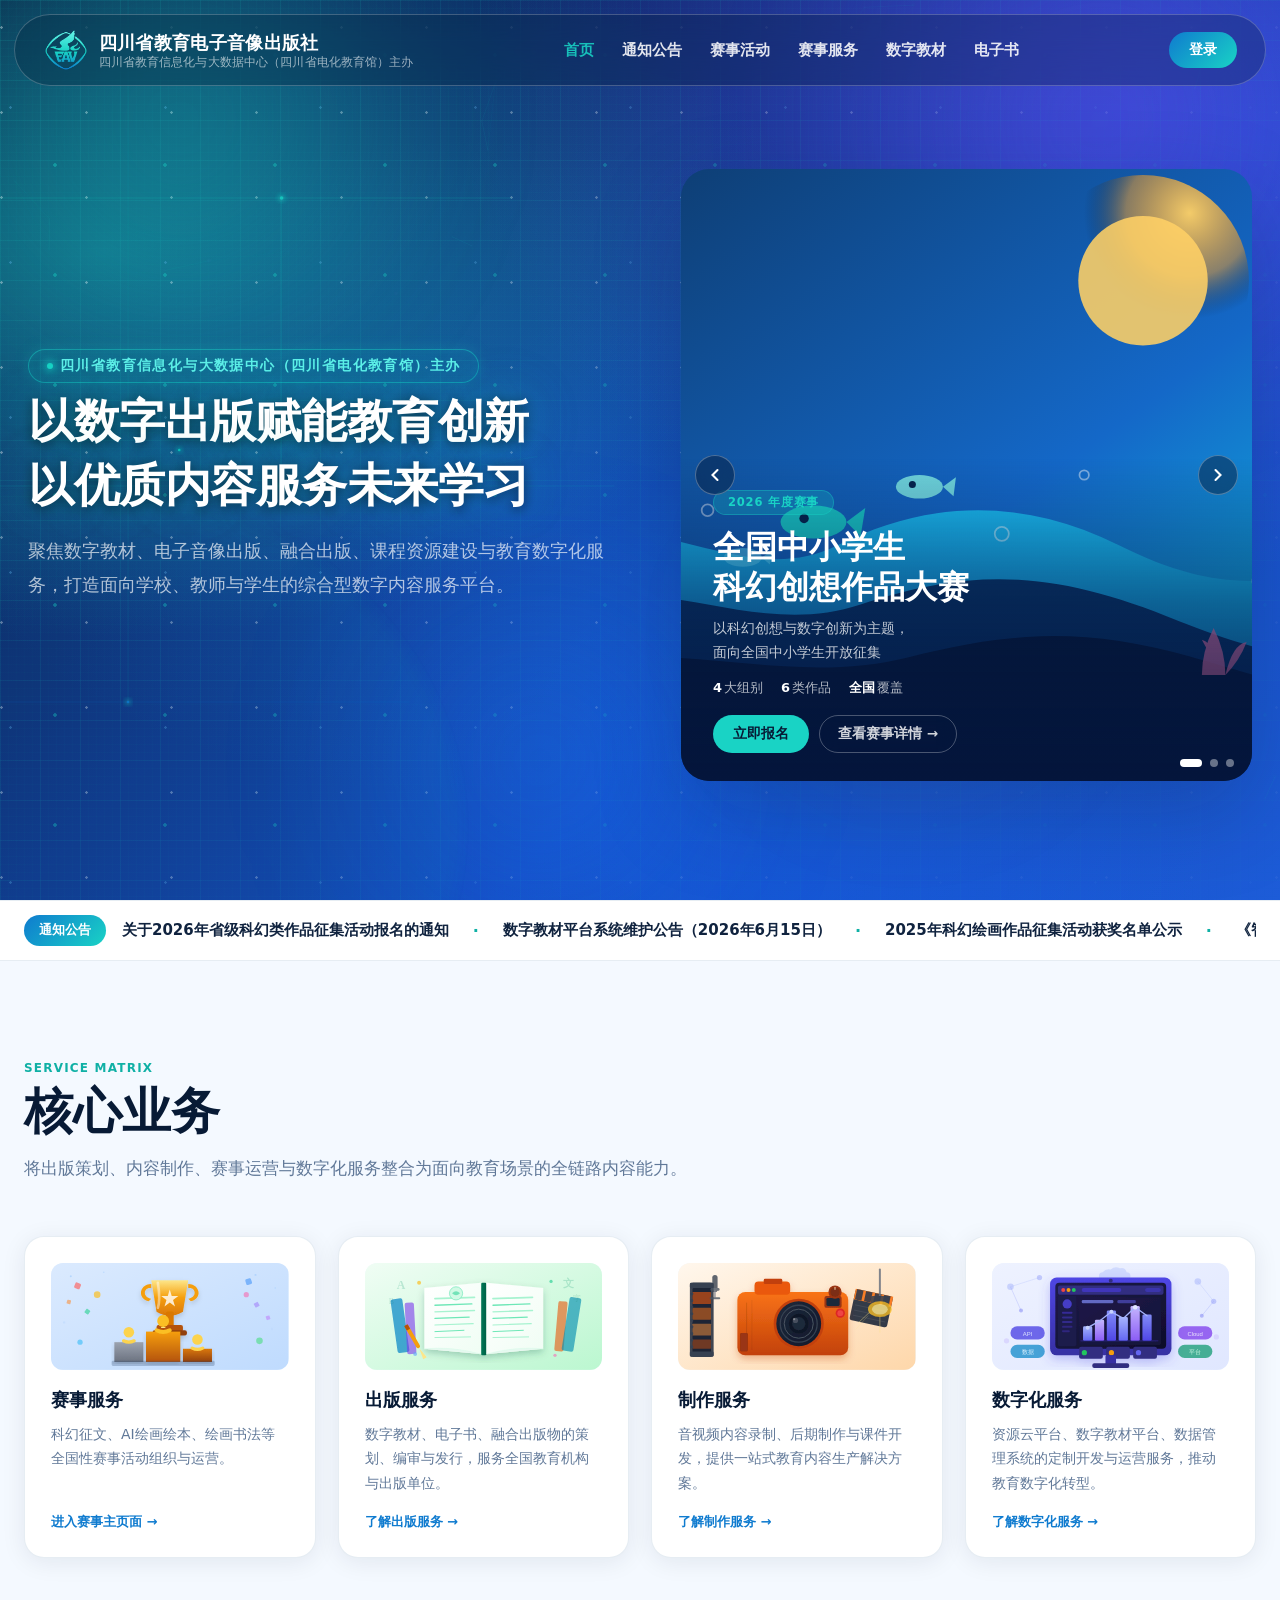
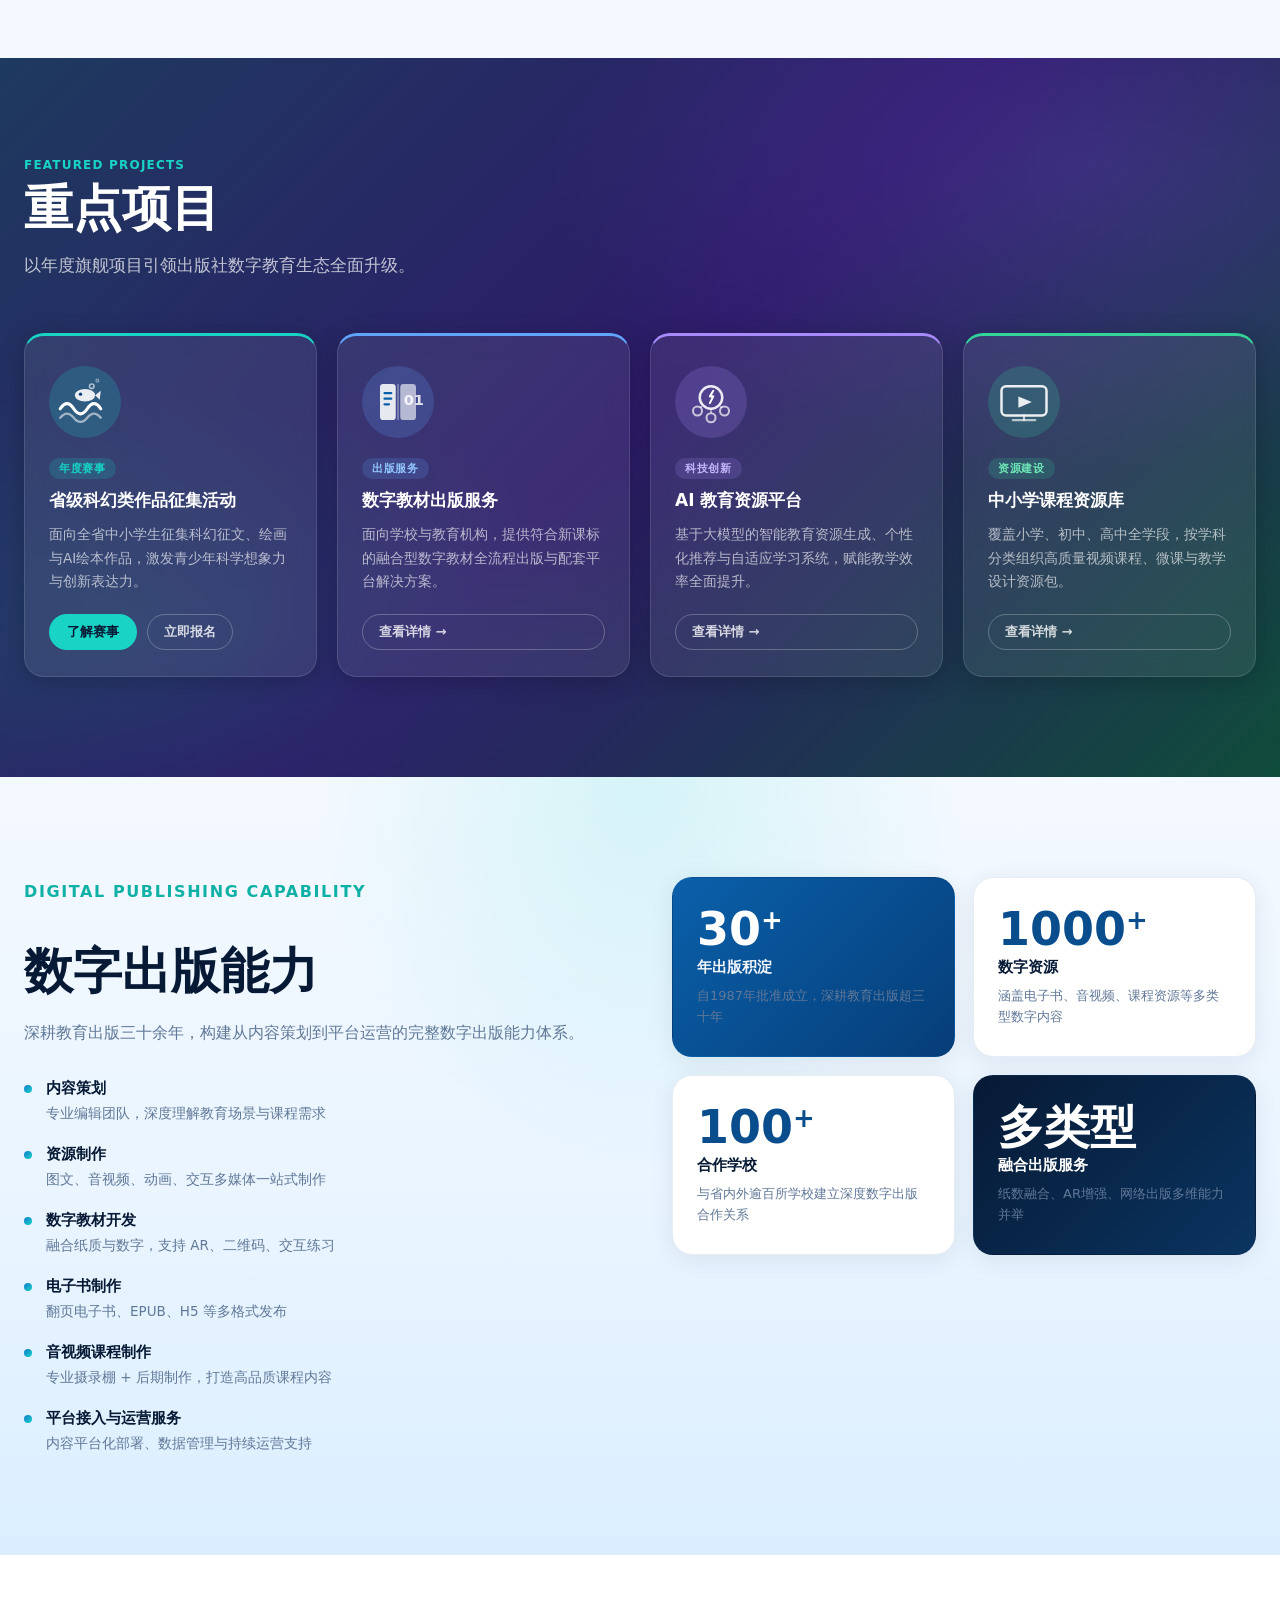
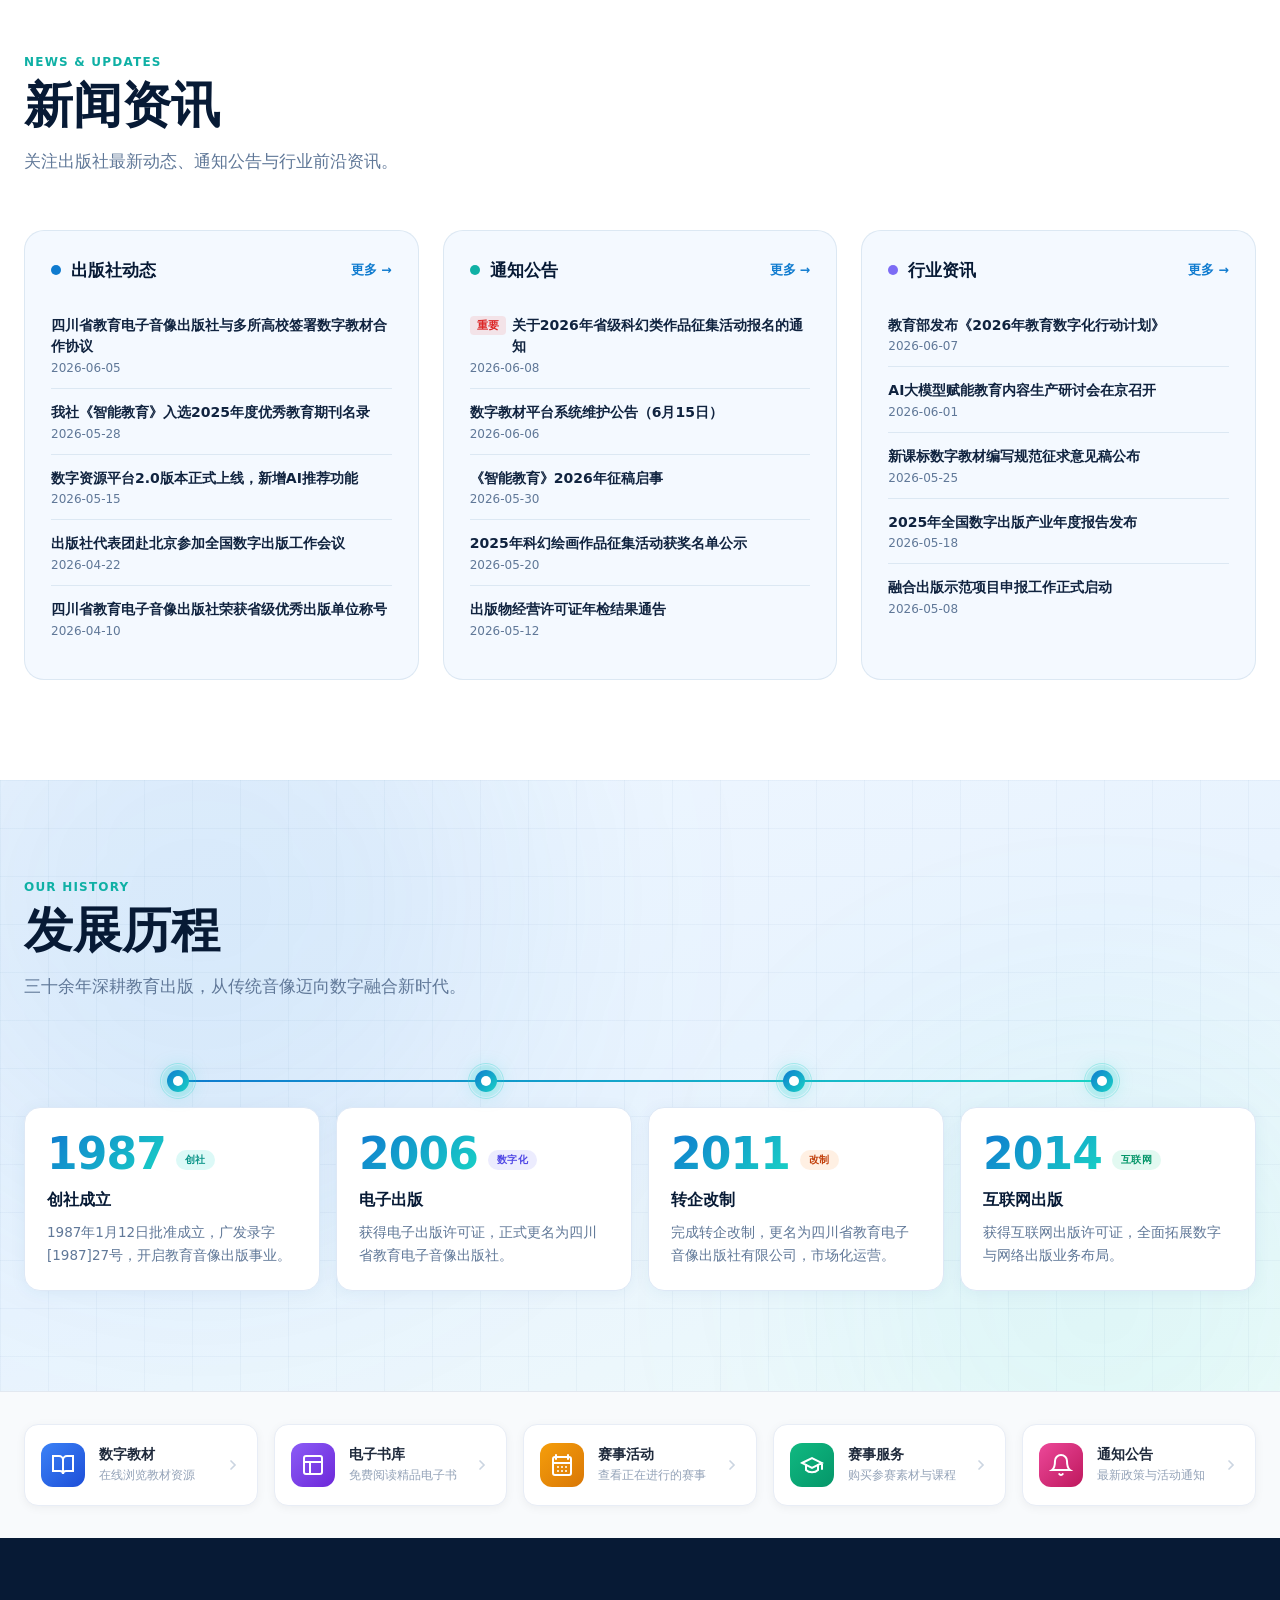
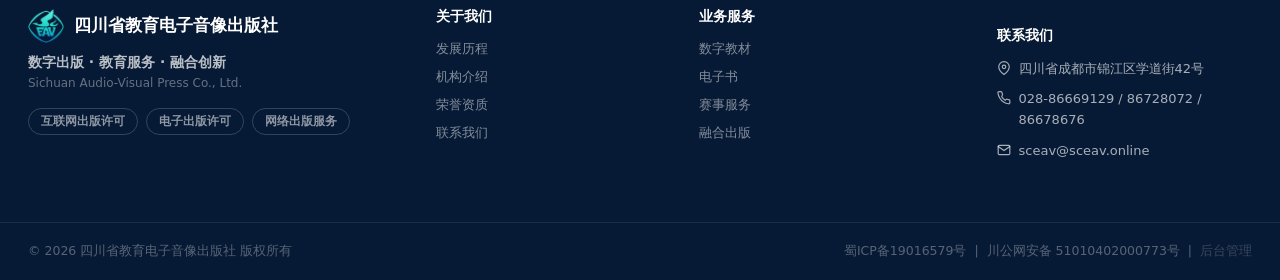
==== commit 7167a824: "feat: 新增内容管理后台原型 admin.html - 后台模块：电子书、赛事活动、赛事服务、通知公告、首页轮播 - 赛事：报名收集/专家管理/平均分配/评审打分、绑定课程、富文本大赛介绍 - 各" ====
--- a/index.html
+++ b/index.html
@@ -1387,7 +1387,7 @@
       </div>
       <div class="footer-bottom">
         <p>© 2026 四川省教育电子音像出版社 版权所有</p>
-        <p>蜀ICP备19016579号 &nbsp;|&nbsp; 川公网安备 51010402000773号</p>
+        <p>蜀ICP备19016579号 &nbsp;|&nbsp; 川公网安备 51010402000773号 &nbsp;|&nbsp; <a href="admin.html" style="color:inherit;opacity:.6;text-decoration:none">后台管理</a></p>
       </div>
     </footer>
 
--- a/styles.css
+++ b/styles.css
@@ -2338,8 +2338,6 @@
 .btn-event-register--ended:hover { background: var(--background); color: var(--dark); transform: none; }
 
 /* Ended card dimming */
-.event-card[data-status="ended"] { opacity: 0.72; }
-.event-card[data-status="ended"]:hover { opacity: 1; }
 
 @media (max-width: 1024px) {
   .events-grid { grid-template-columns: repeat(2, 1fr); }
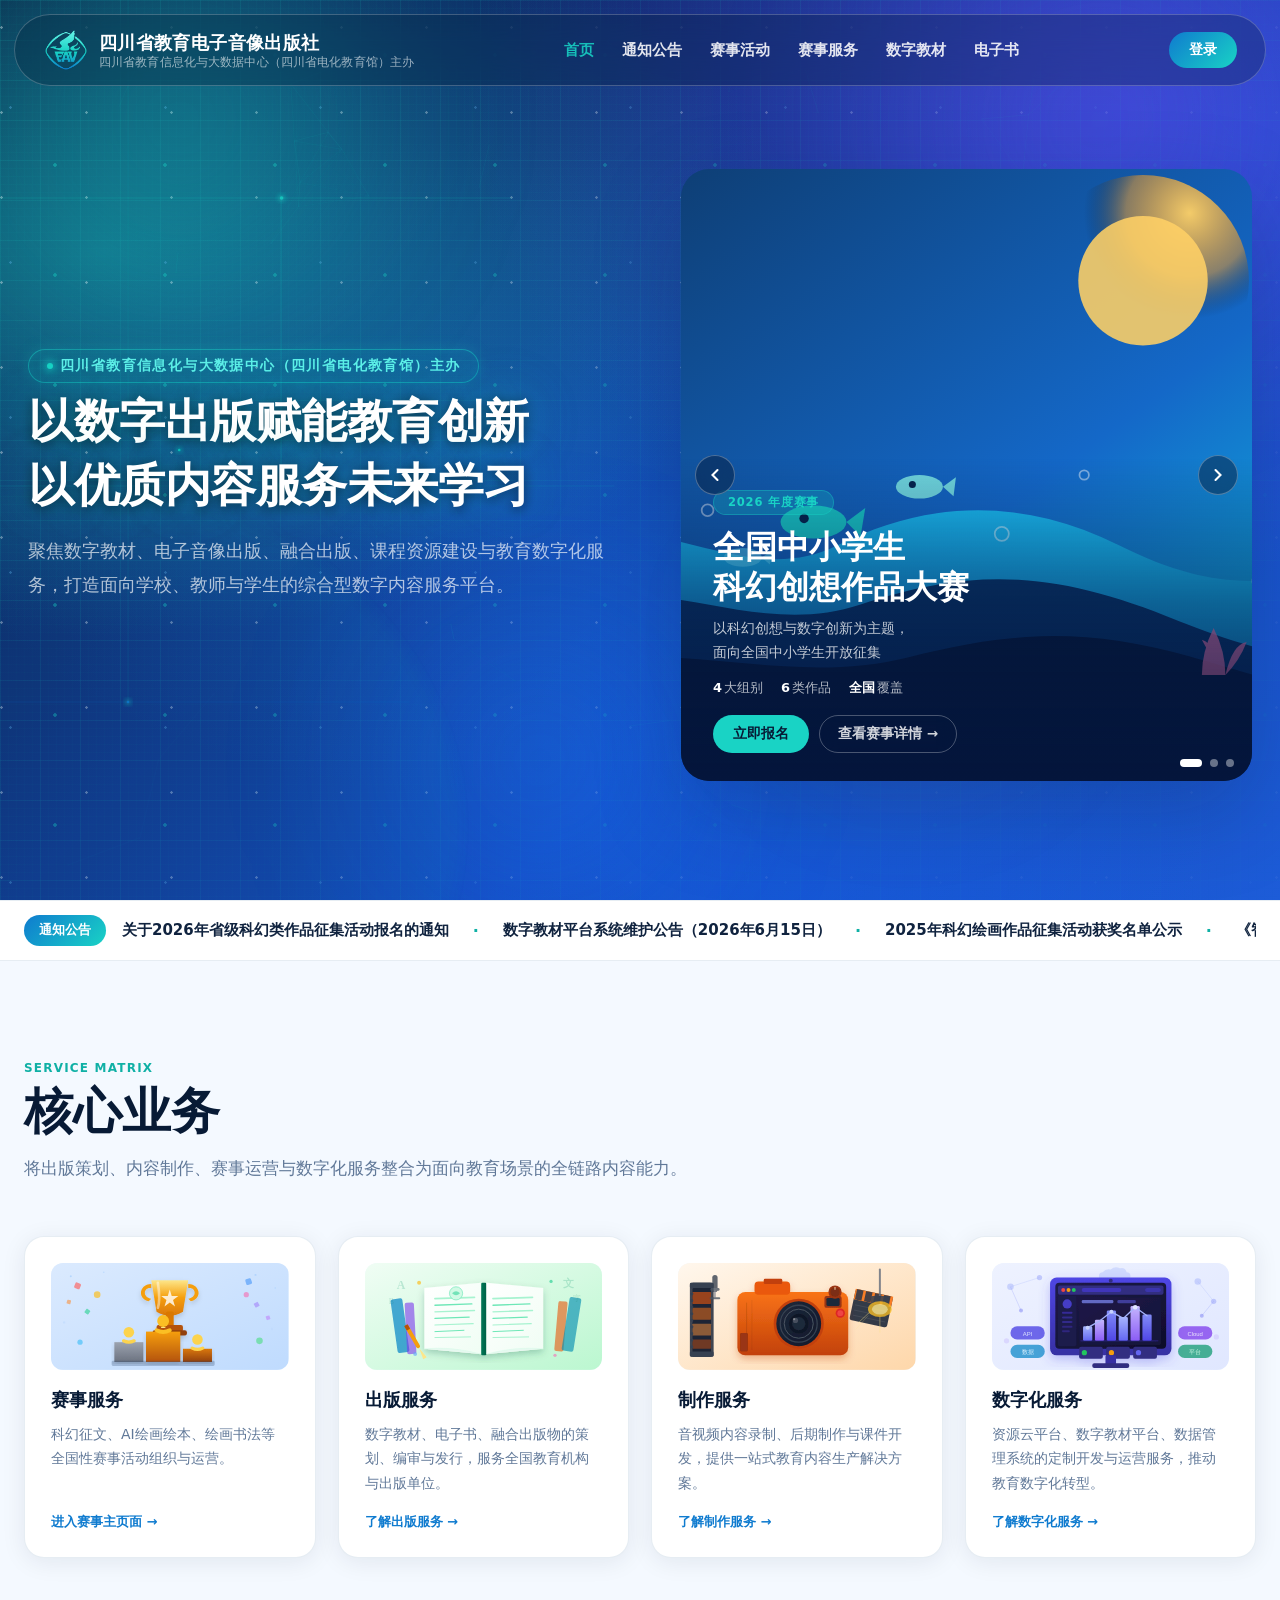
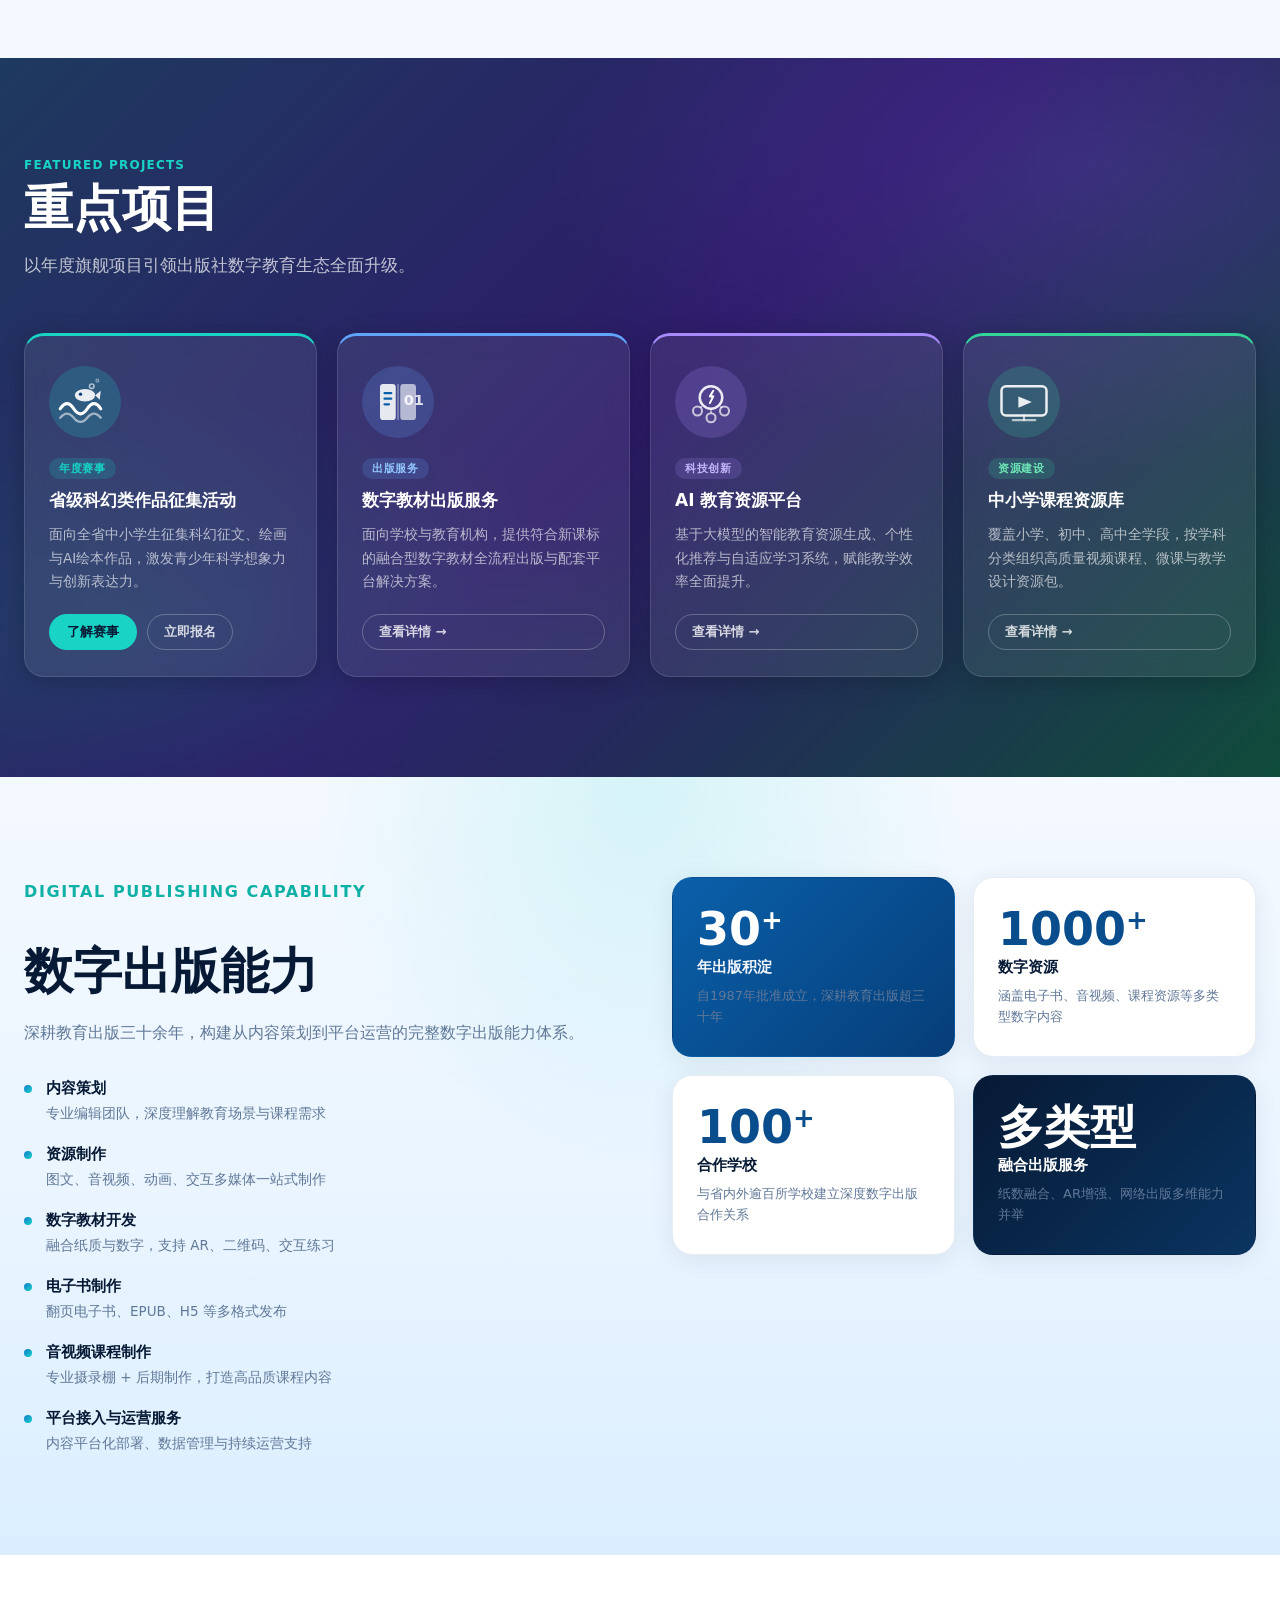
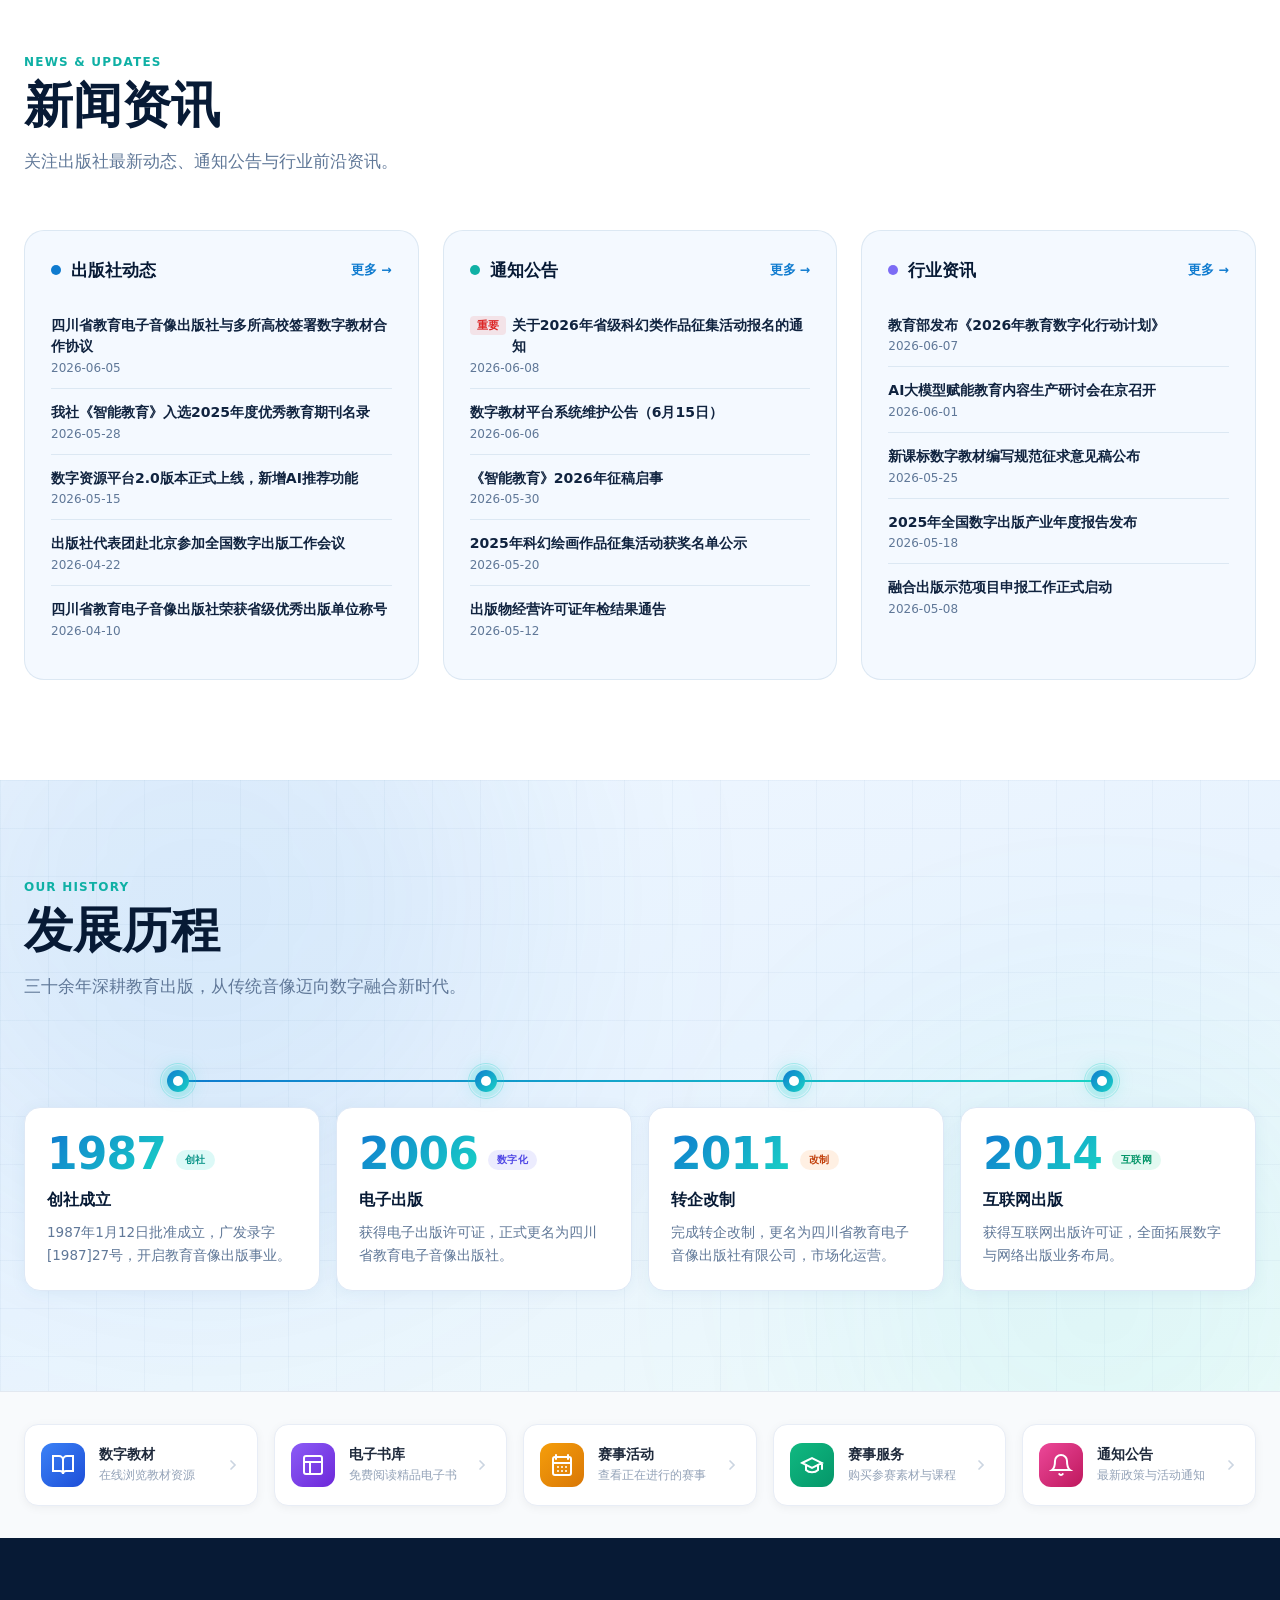
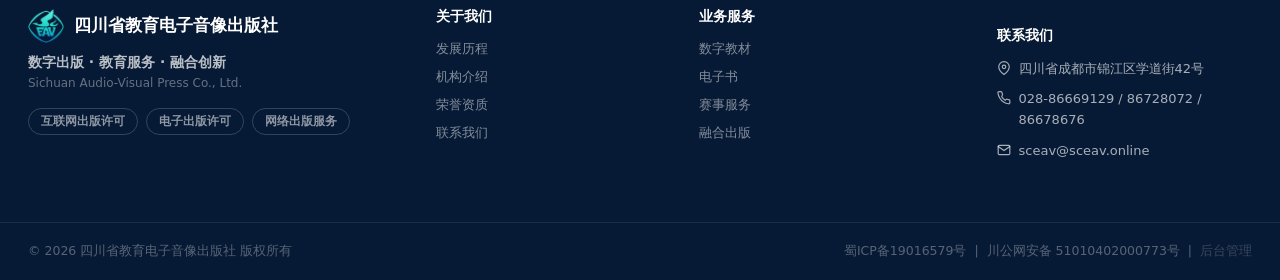
==== commit e8324d8d: "feat: 新增出版服务页面并更新相关链接 - 新建 service-publishing.html，绿色主题，含 Hero / 核心服务 / 出版流程 / 服务优势 / 侧边栏 - 首页出版服务卡片" ====
--- a/index.html
+++ b/index.html
@@ -561,7 +561,7 @@
           </a>
 
           <!-- ══ 出版服务 ══ -->
-          <a class="biz-card reveal" href="#publication" style="text-decoration:none;">
+          <a class="biz-card reveal" href="service-publishing.html" style="text-decoration:none;">
             <div class="biz-img biz-img--illustration">
               <svg viewBox="0 0 360 162" xmlns="http://www.w3.org/2000/svg" preserveAspectRatio="xMidYMid meet">
                 <defs>
--- a/styles.css
+++ b/styles.css
@@ -28,7 +28,8 @@
    ============================================================ */
 *, *::before, *::after { box-sizing: border-box; }
 
-html { scroll-behavior: smooth; }
+html { scroll-behavior: smooth; overflow-x: hidden; }
+body { overflow-x: hidden; }
 
 body {
   margin: 0;
@@ -695,6 +696,8 @@
   gap: 10px;
   white-space: nowrap;
   text-decoration: none;
+  min-width: 0;
+  overflow: hidden;
 }
 .brand-mark {
   display: flex;
@@ -794,6 +797,7 @@
   background: transparent;
   cursor: pointer;
   padding: 4px;
+  color: inherit;
 }
 .nav-mobile-toggle span {
   display: block;
@@ -2834,6 +2838,12 @@
   .btn-login { display: none; }
 
   .hero { padding-inline: 18px; gap: 28px; padding-top: 88px; }
+  .hero-content .eyebrow { display: none; }
+  .site-header { height: auto; min-height: 60px; padding-block: 10px; padding-inline: 14px; align-items: center; }
+  .brand { white-space: normal; min-width: 0; flex: 1; }
+  .brand-text { font-size: 14px; white-space: nowrap; }
+  .brand-en { font-size: 10px; white-space: normal; line-height: 1.4; }
+  .nav-mobile-toggle { flex-shrink: 0; color: inherit; align-self: center; }
   .hero h1 { font-size: clamp(36px, 12vw, 58px); }
   .hero-carousel { height: 44vh; min-height: 300px; }
   .slide-content h2 { font-size: 20px; }
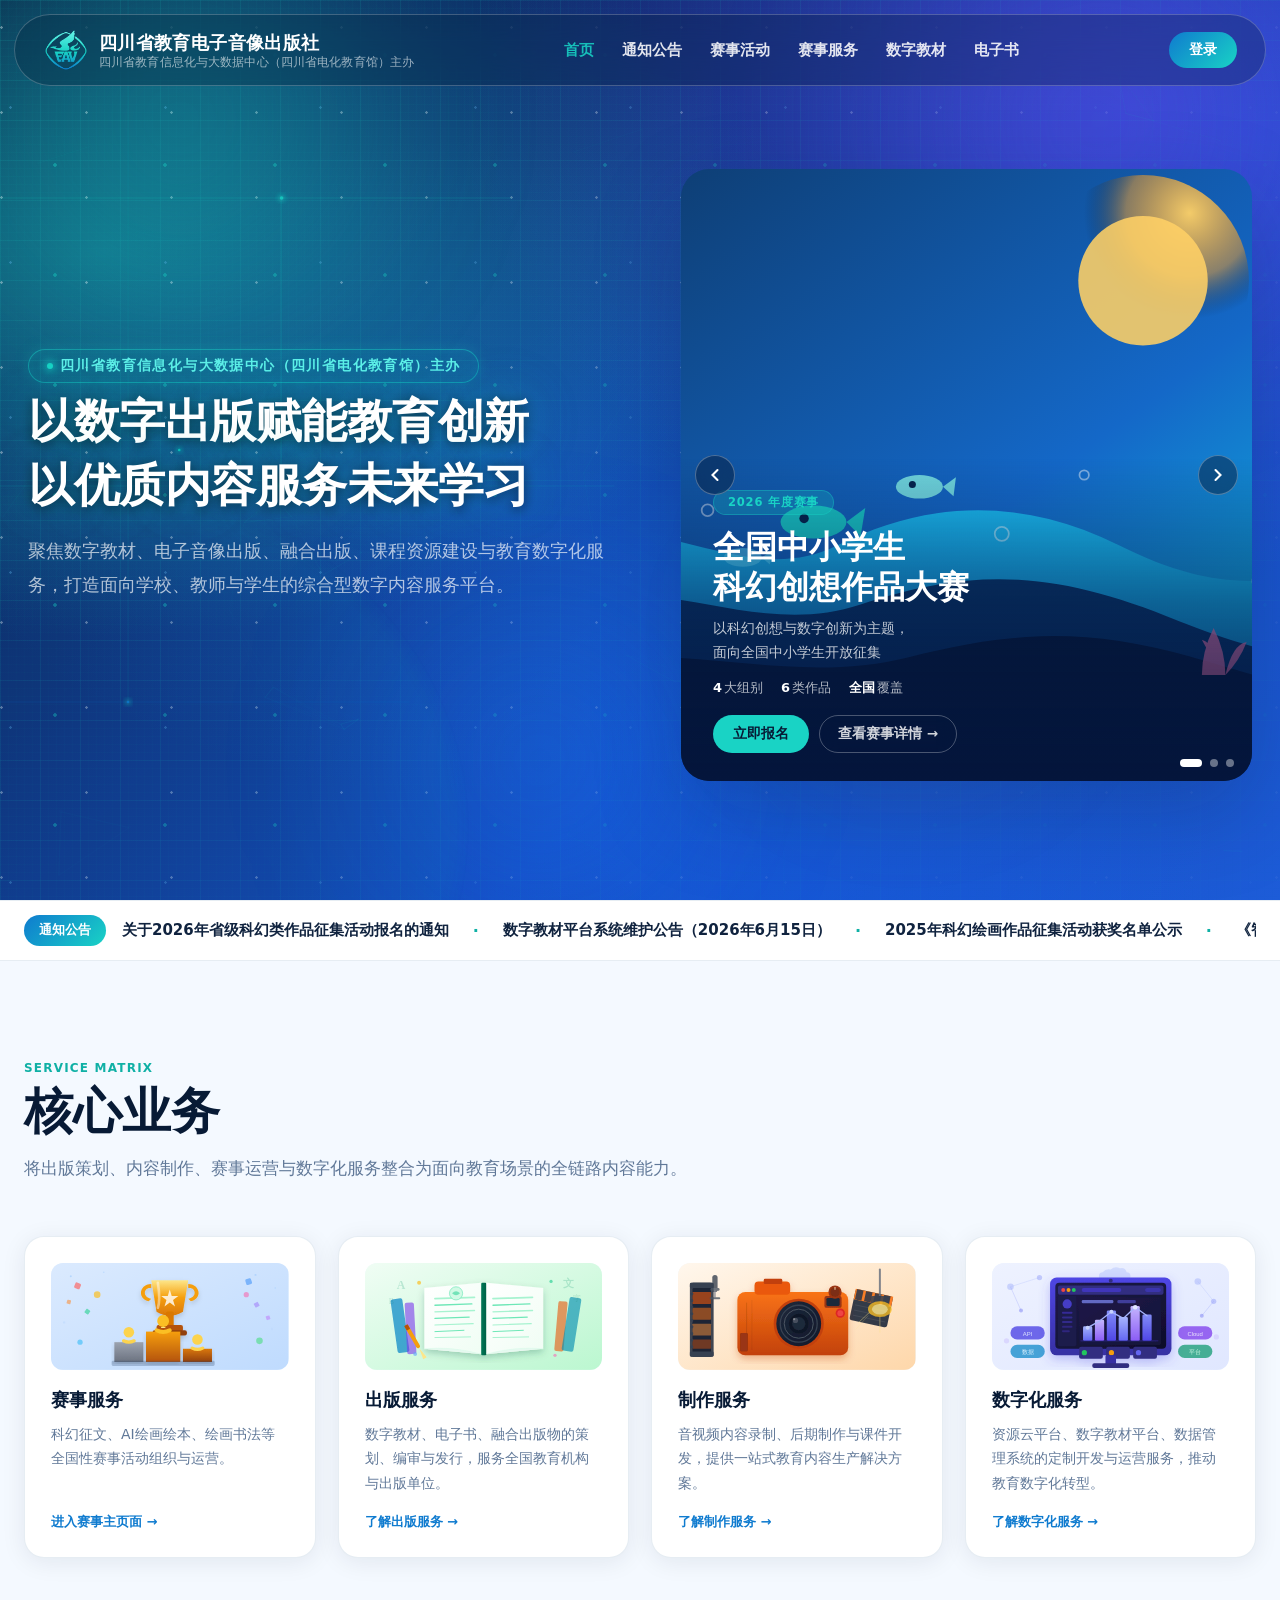
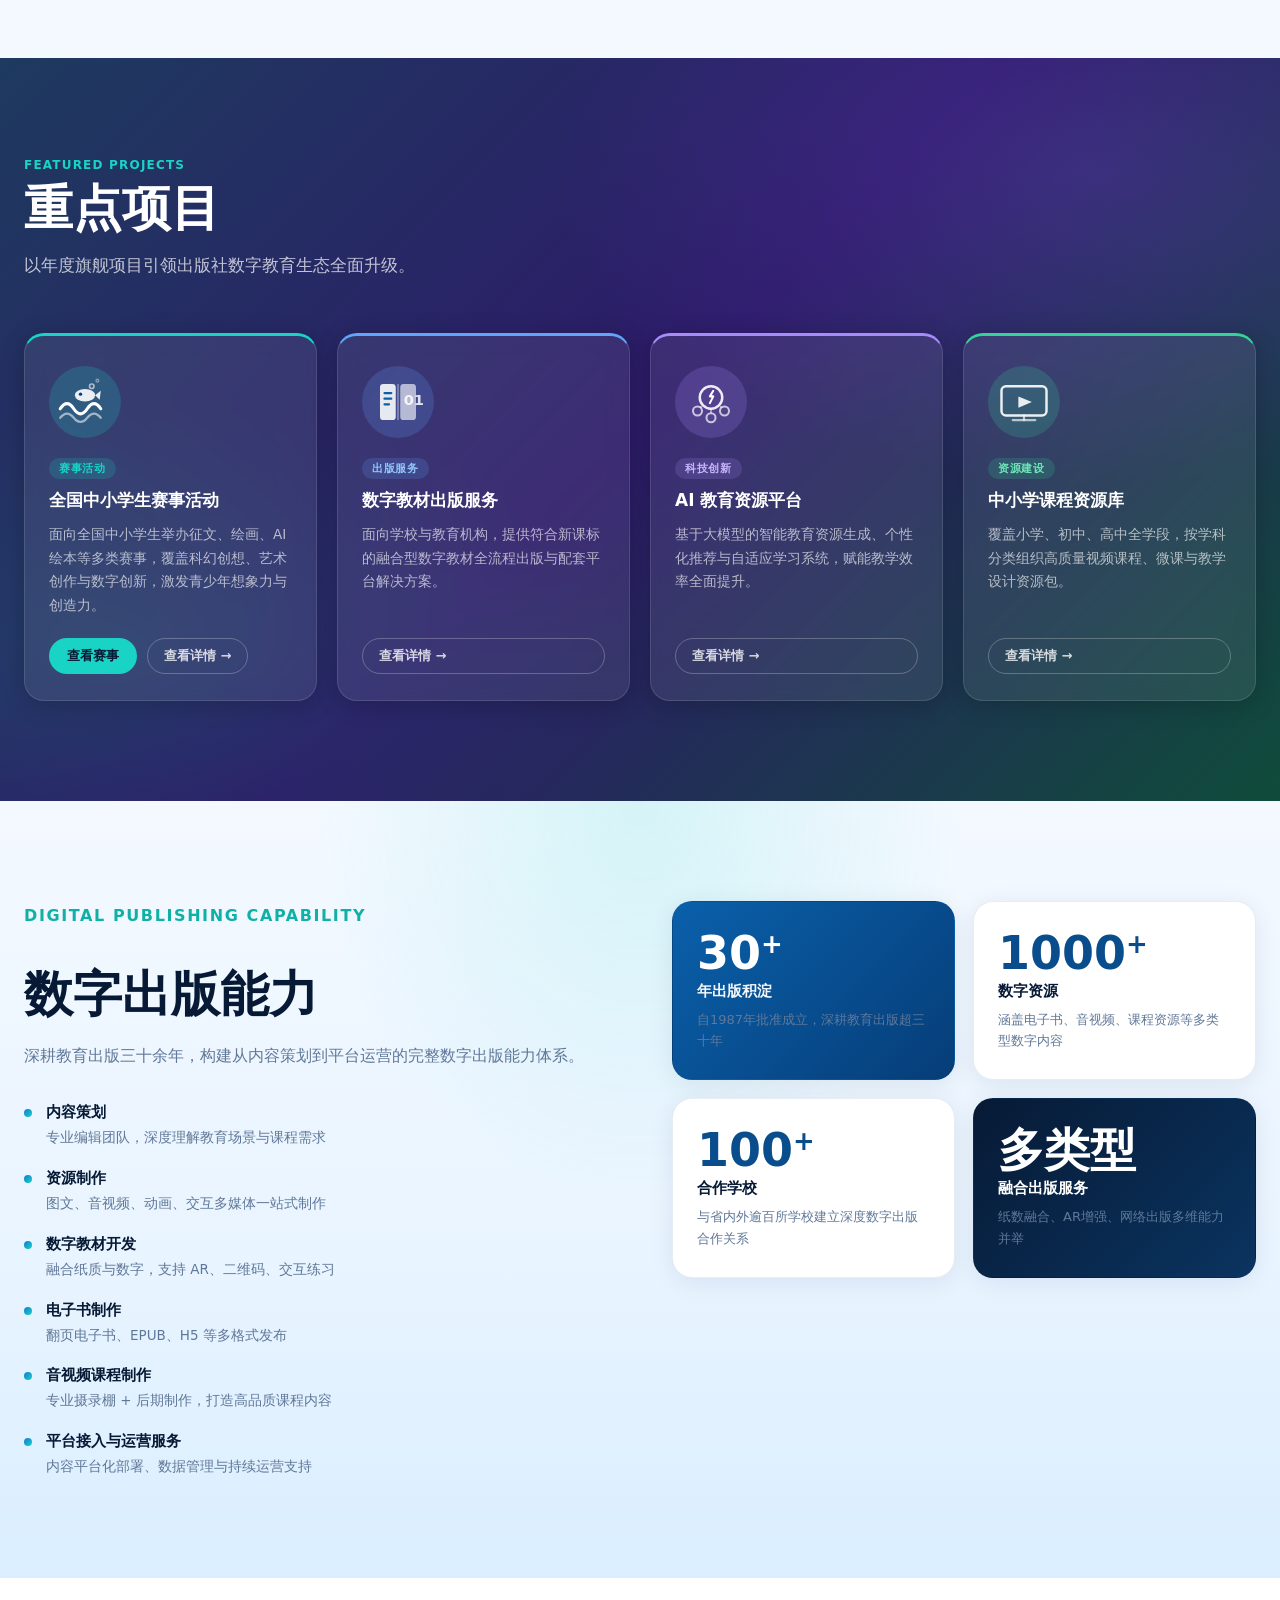
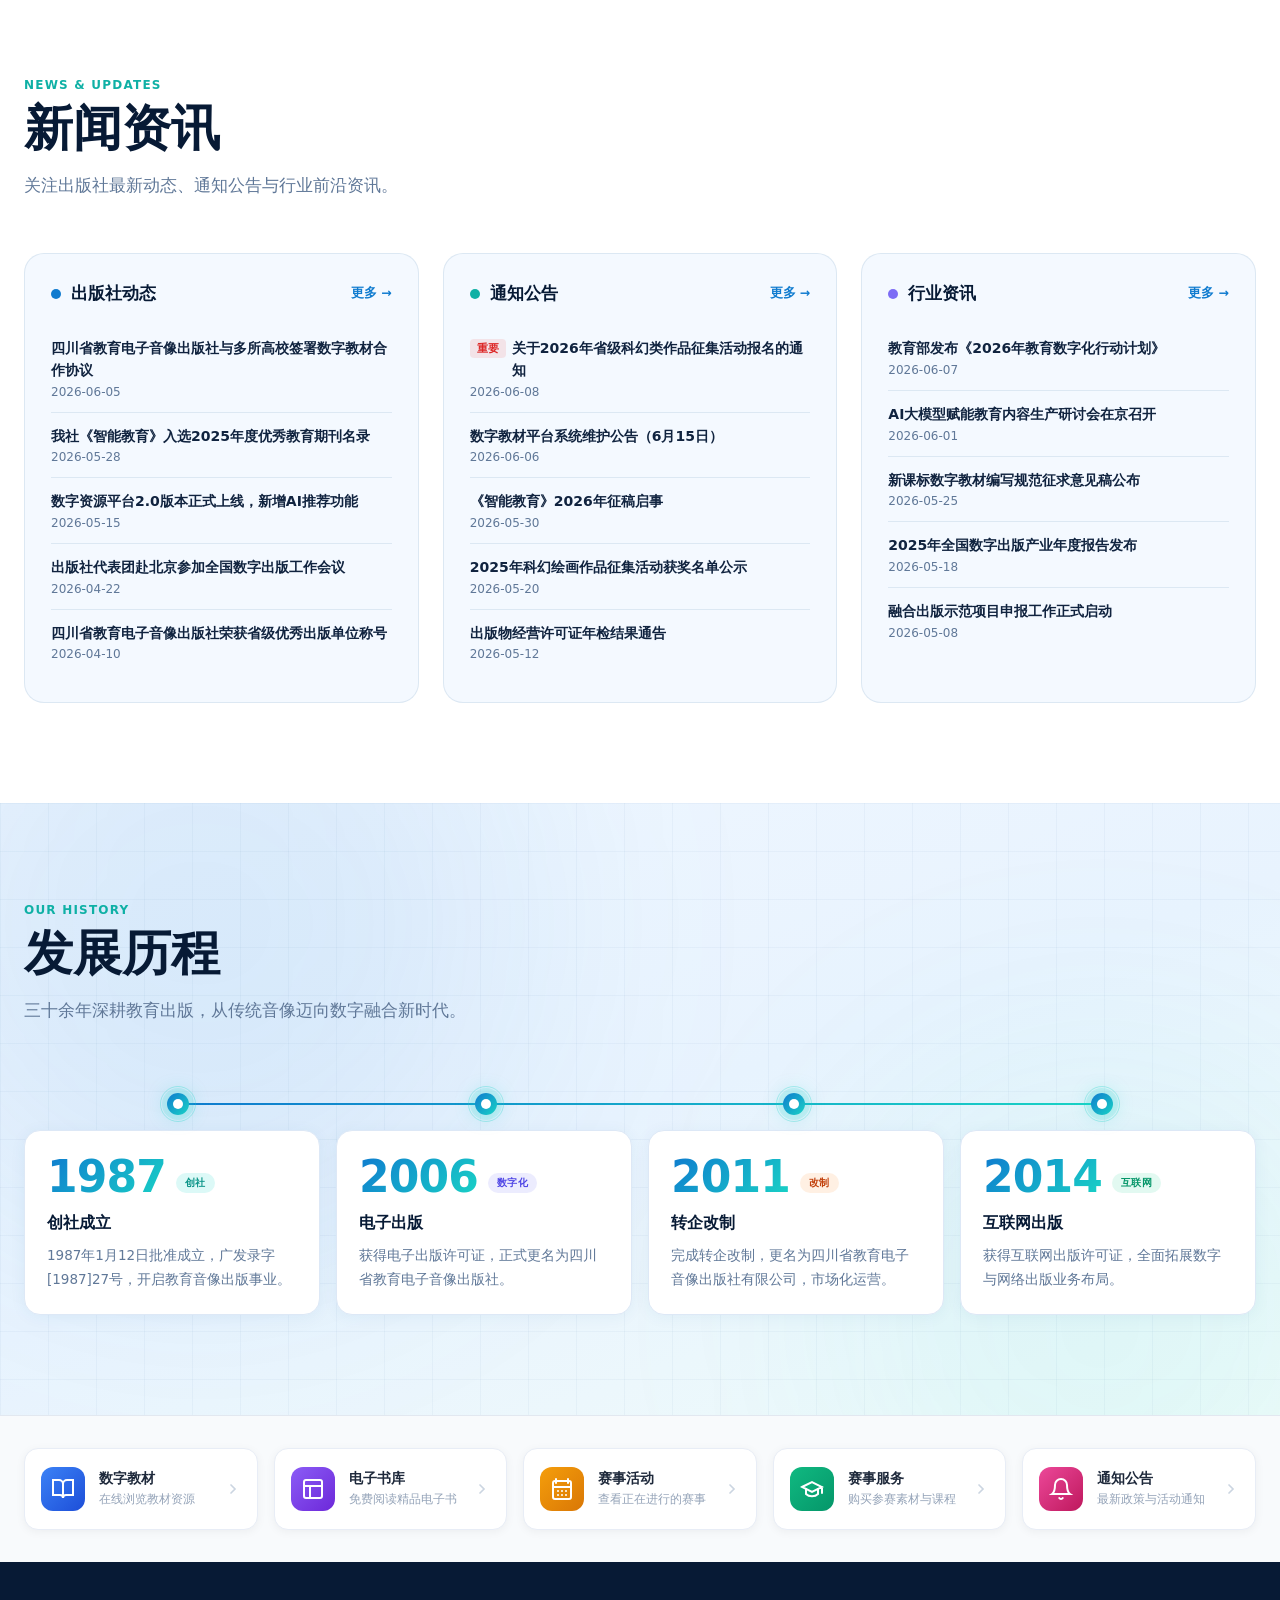
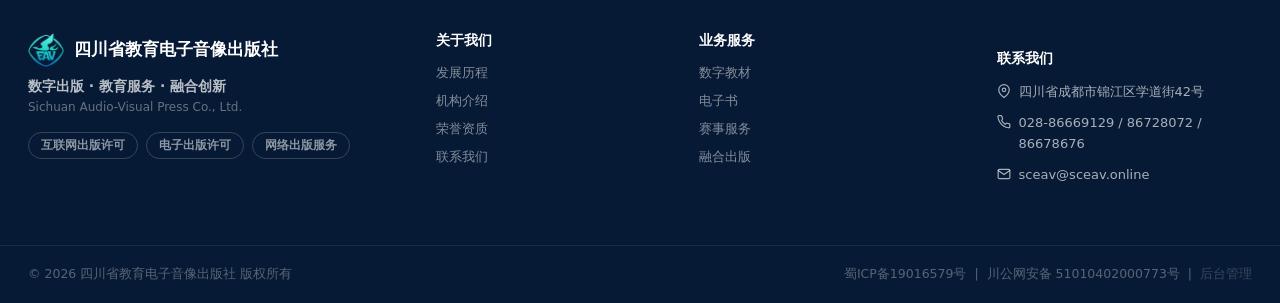
==== commit ac9b1219: "fix: 首页重点项目第一卡改为赛事业务整体介绍" ====
--- a/index.html
+++ b/index.html
@@ -935,12 +935,12 @@
                 <circle cx="43" cy="13" r="1.2" stroke="rgba(255,255,255,.4)" stroke-width="1.2" fill="none"/>
               </svg>
             </div>
-            <div class="pfc-tag">年度赛事</div>
-            <h3>省级科幻类作品征集活动</h3>
-            <p>面向全省中小学生征集科幻征文、绘画与AI绘本作品，激发青少年科学想象力与创新表达力。</p>
+            <div class="pfc-tag">赛事活动</div>
+            <h3>全国中小学生赛事活动</h3>
+            <p>面向全国中小学生举办征文、绘画、AI绘本等多类赛事，覆盖科幻创想、艺术创作与数字创新，激发青少年想象力与创造力。</p>
             <div class="pfc-btns">
-              <a class="pfc-btn-main" href="events.html">了解赛事</a>
-              <a class="pfc-btn-ghost" href="events.html">立即报名</a>
+              <a class="pfc-btn-main" href="events.html">查看赛事</a>
+              <a class="pfc-btn-ghost" href="events.html">查看详情 →</a>
             </div>
           </article>
 
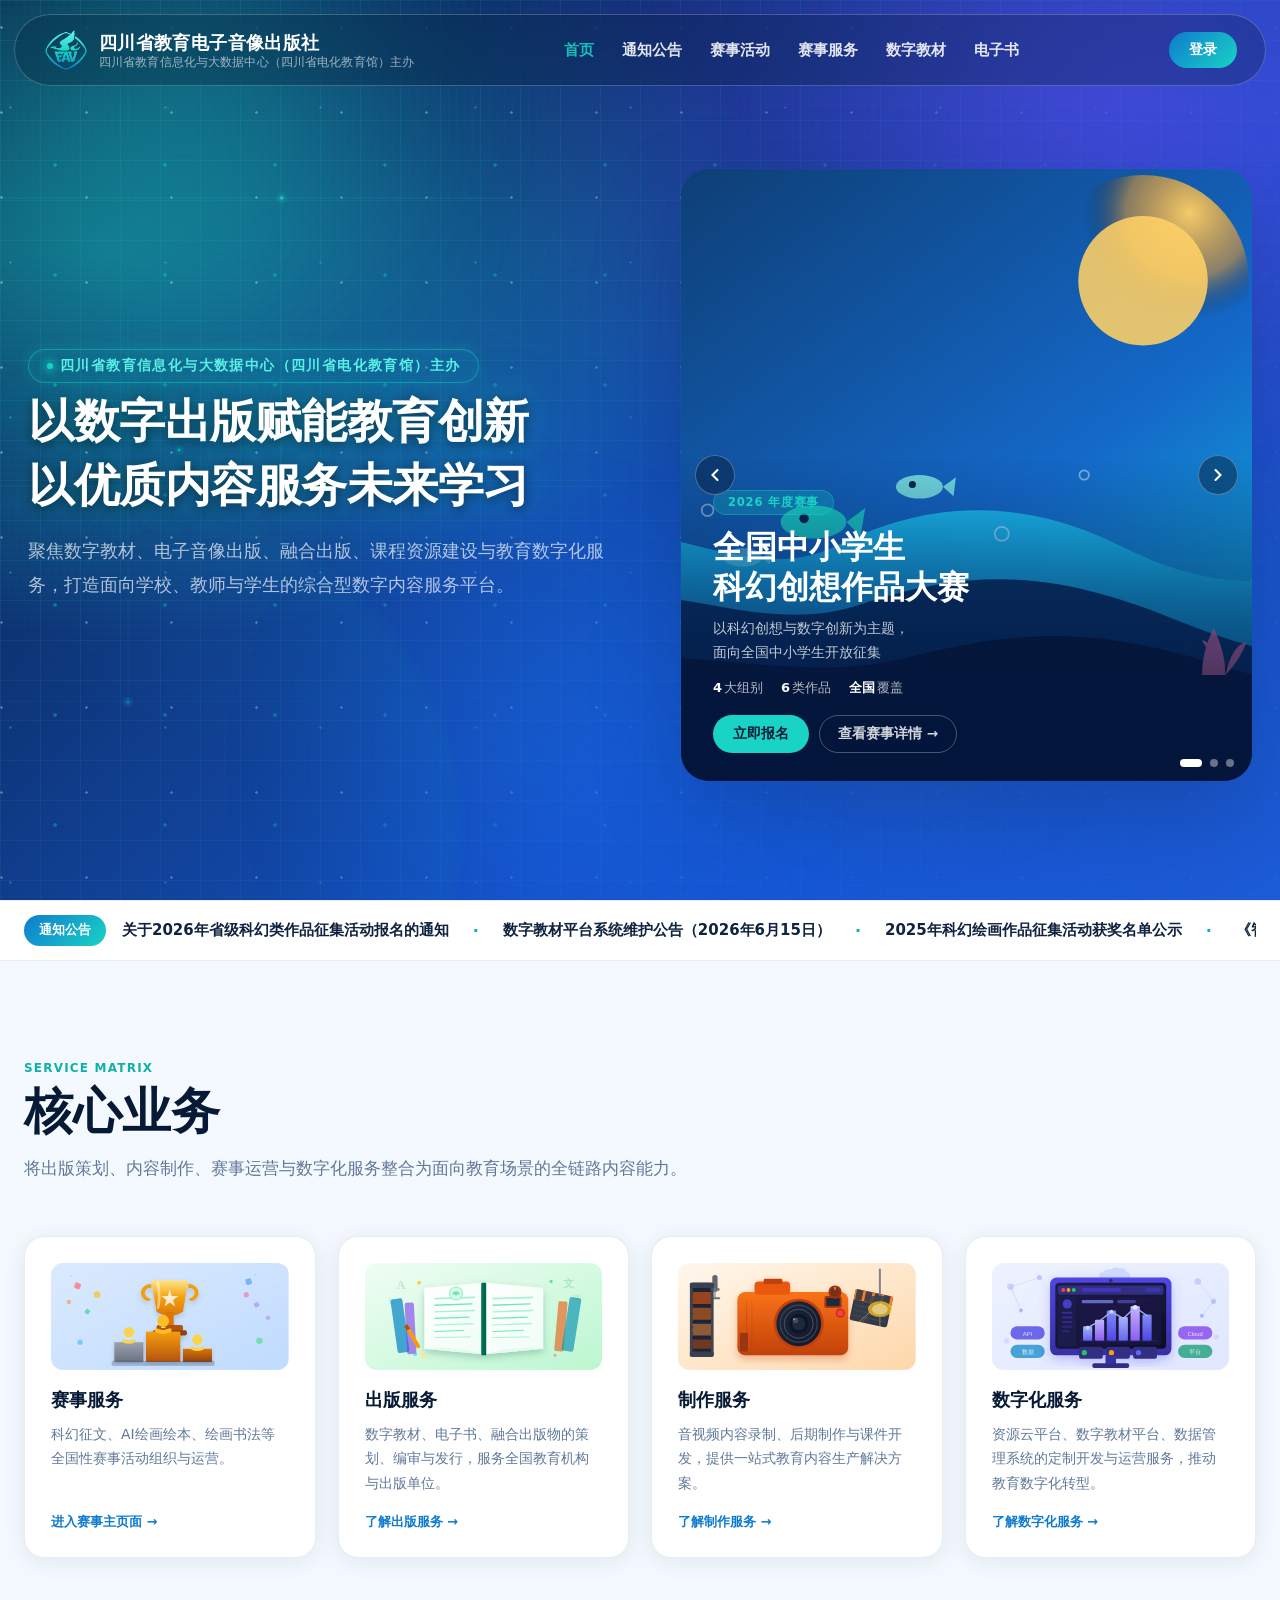
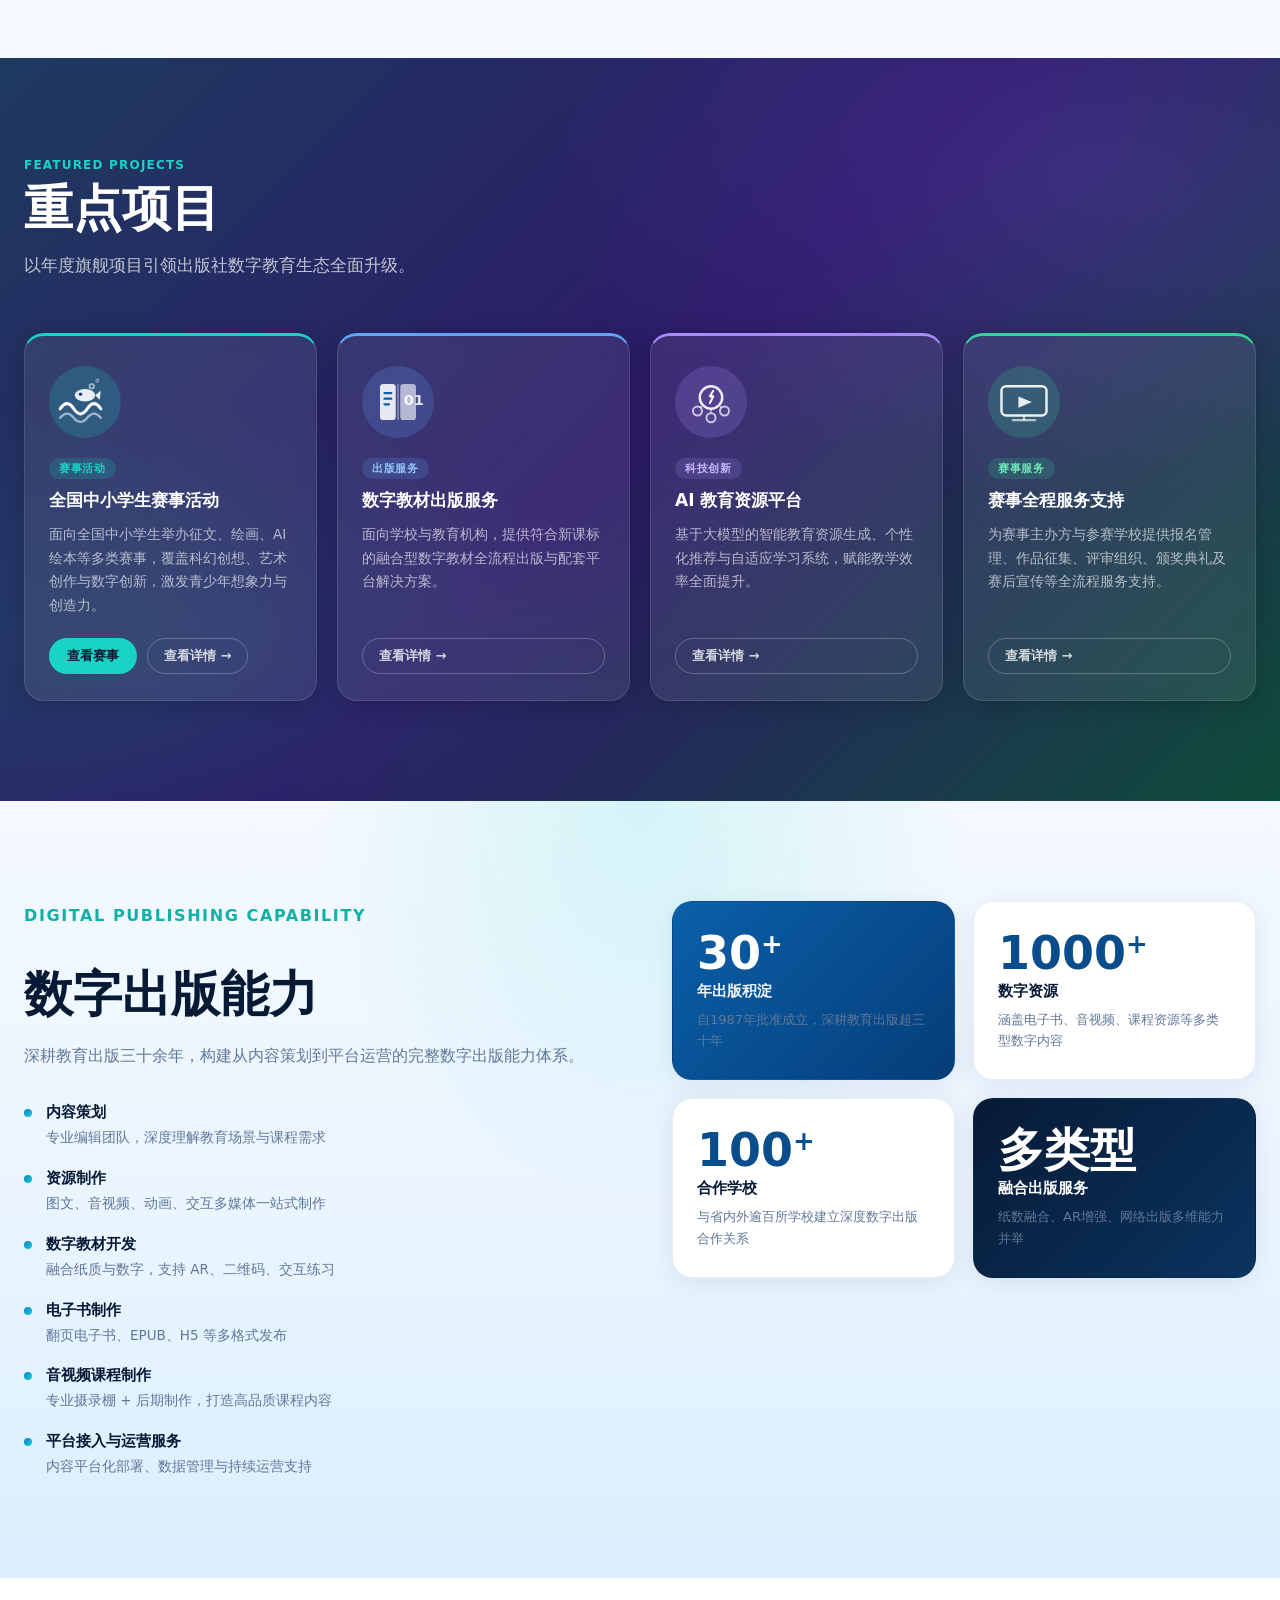
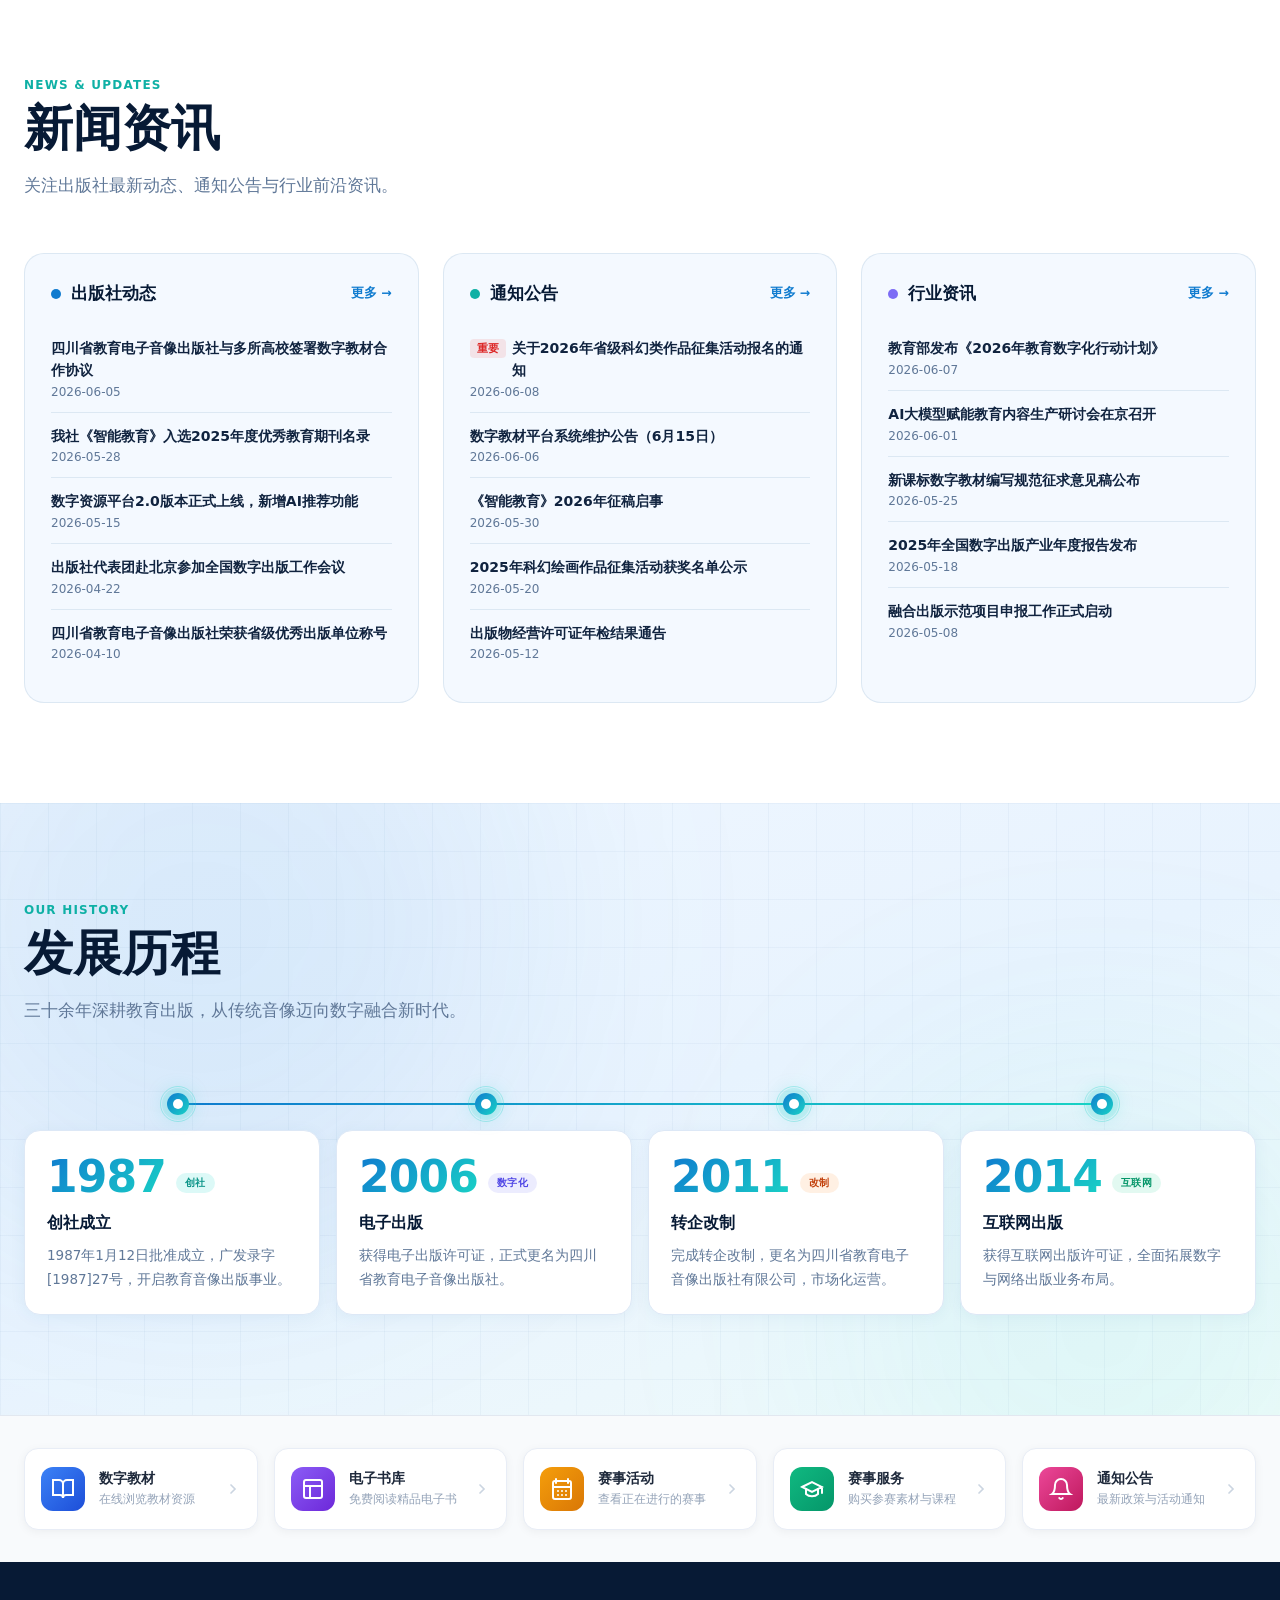
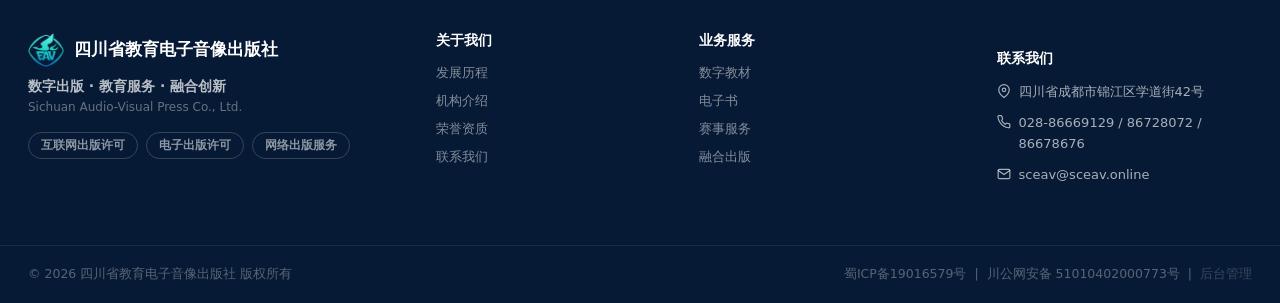
==== commit c8d726f1: "fix: 重点项目第四卡改为赛事服务类别内容" ====
--- a/index.html
+++ b/index.html
@@ -1000,9 +1000,9 @@
                 <path d="M27 27l12 5-12 5z" fill="rgba(255,255,255,.9)"/>
               </svg>
             </div>
-            <div class="pfc-tag">资源建设</div>
-            <h3>中小学课程资源库</h3>
-            <p>覆盖小学、初中、高中全学段，按学科分类组织高质量视频课程、微课与教学设计资源包。</p>
+            <div class="pfc-tag">赛事服务</div>
+            <h3>赛事全程服务支持</h3>
+            <p>为赛事主办方与参赛学校提供报名管理、作品征集、评审组织、颁奖典礼及赛后宣传等全流程服务支持。</p>
             <a class="pfc-btn-ghost" href="courses.html">查看详情 →</a>
           </article>
 
